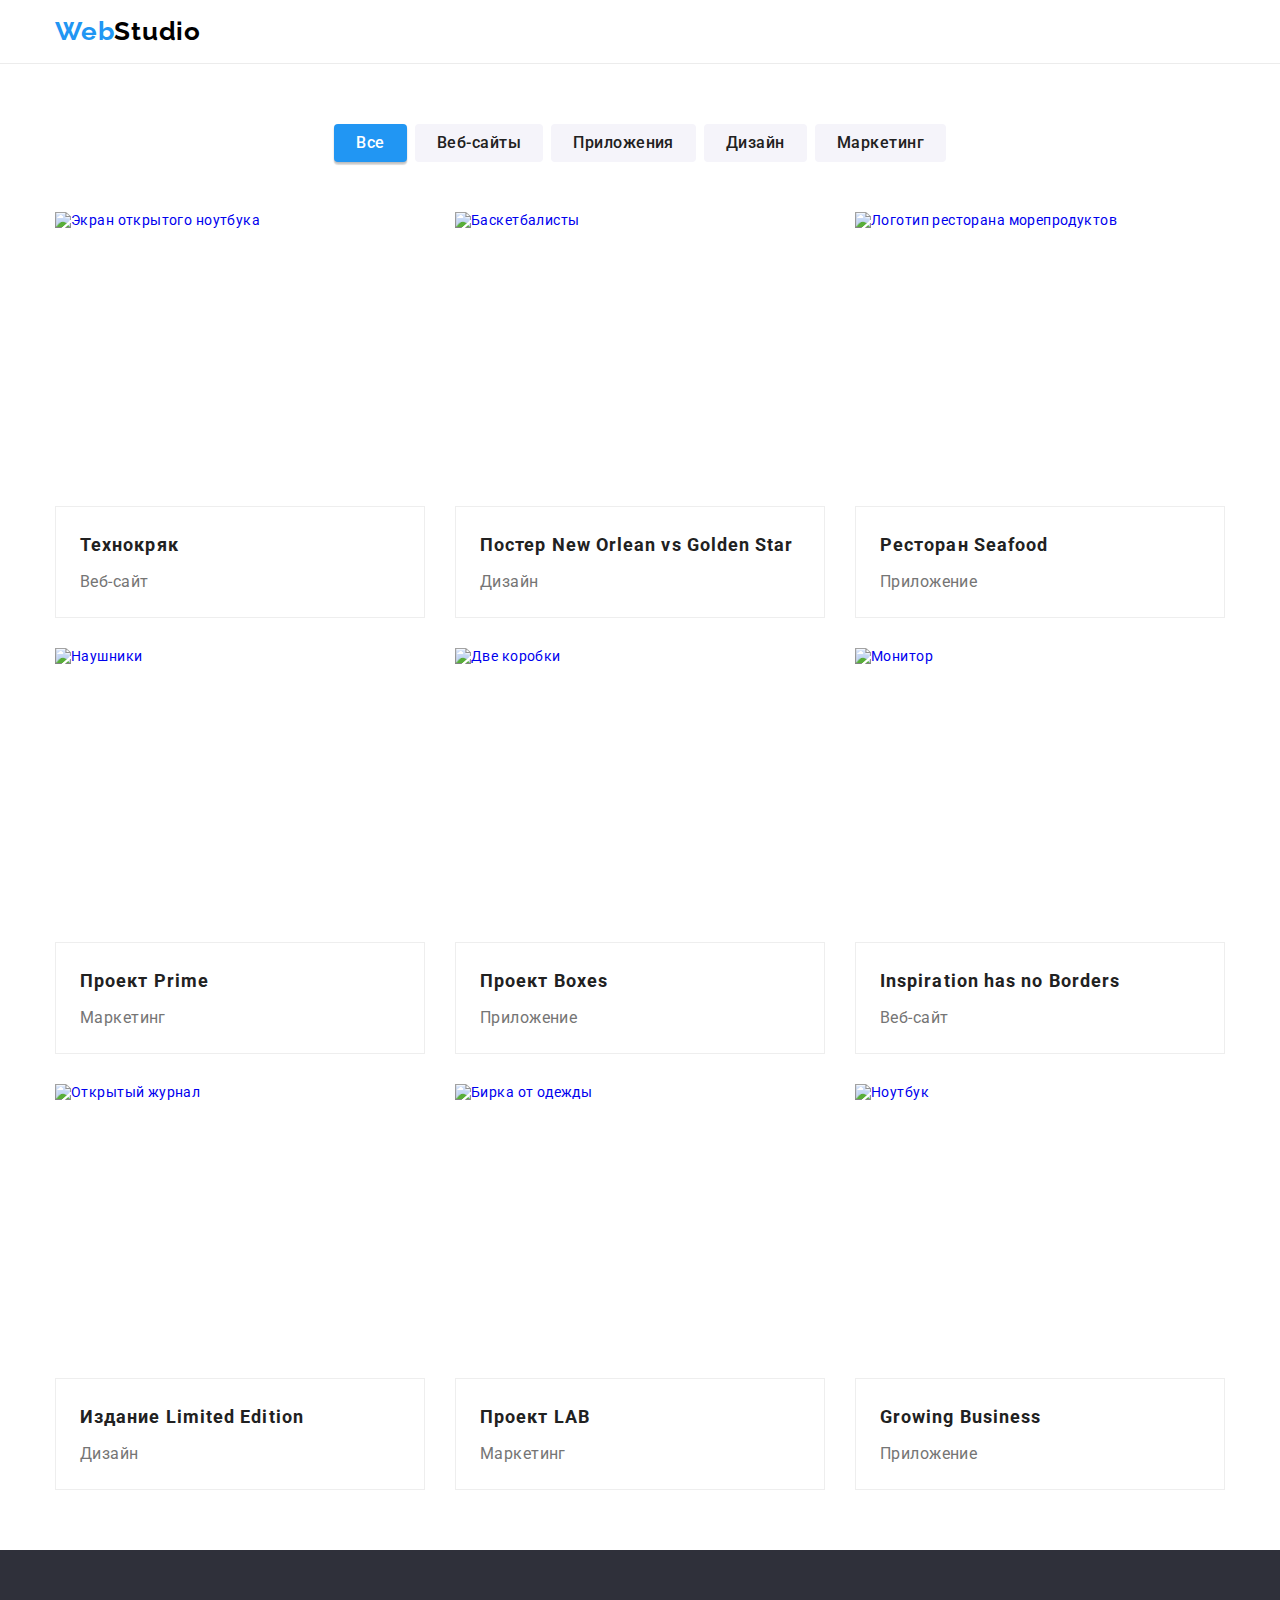
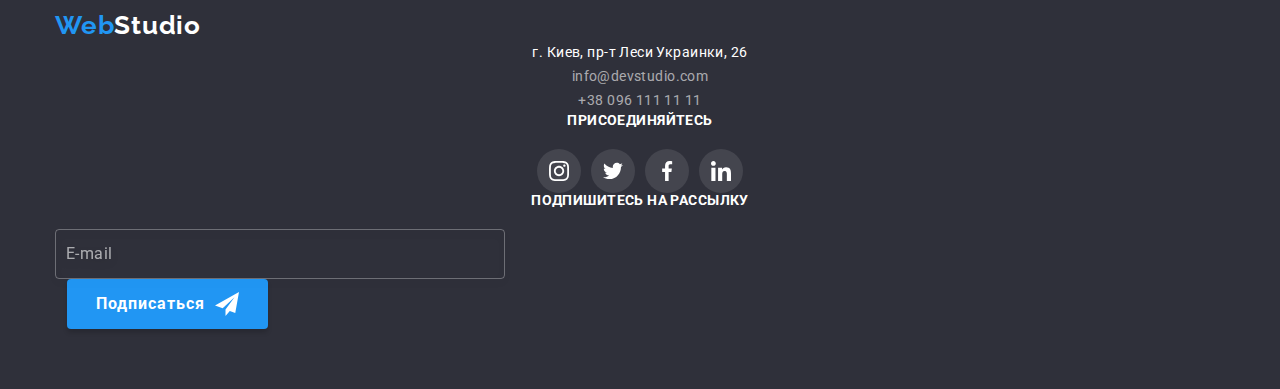
==== portfolio.html @ 5047593a "hw" ====
<!DOCTYPE html>
<html lang="ru">
  <head>
    <meta charset="utf-8" />
    <meta http-equiv="X-UA-Compatible" content="IE=edge" />
    <meta name="viewport" content="width=device-width, initial-scale=1.0" />
    <title>Портфолио</title>
    <link rel="preconnect" href="https://fonts.googleapis.com" />
    <link rel="preconnect" href="https://fonts.gstatic.com" crossorigin />
    <link
      href="https://fonts.googleapis.com/css2?family=Raleway:wght@700&family=Roboto:wght@400;500;700;900&display=swap"
      rel="stylesheet"
    />
    <link
      rel="stylesheet"
      href="https://cdn.jsdelivr.net/npm/modern-normalize@1.1.0/modern-normalize.min.css"
    />
    <link rel="stylesheet" href="./css/main.min.css" />
  </head>
  <body>
    <!--Header-->
    <header class="header">
      <div class="container header__container">
        <nav class="navigation">
          <a class="logo header__logo" lang="en" href="./index.html"
            >Web<span class="logo__part">Studio</span></a
          >
          <ul class="menu header__menu">
            <li class="menu__item">
              <a class="menu__link" href="./index.html">Студия</a>
            </li>
            <li class="menu__item">
              <a class="menu__link menu__link_current" href="./portfolio.html">Портфолио</a>
            </li>
            <li class="menu__item">
              <a class="menu__link" href="#">Контакты</a>
            </li>
          </ul>
        </nav>
        <ul class="contact">
          <li class="contact__item">
            <a class="contact__link" href="mailto:info@devstudio.com">
              <svg class="contact__icon" width="16" height="12">
                <use href="./images/icons.svg#icon-envelope"></use>
              </svg>
              info@devstudio.com</a
            >
          </li>
          <li class="contact__item">
            <a class="contact__link" href="tel:+380961111111">
              <svg class="contact__icon" width="10" height="16">
                <use href="./images/icons.svg#icon-smartphone"></use></svg
              >+38 096 111 11 11</a
            >
          </li>
        </ul>
      </div>
    </header>
    <main>
      <section class="section">
        <div class="container">
          <h1 class="visual-hidden">Наши работы</h1>
          <ul class="filter-list list">
            <li class="filter-list-item">
              <button class="filter-btn current" type="button">Все</button>
            </li>
            <li class="filter-list-item">
              <button class="filter-btn" type="button">Веб-сайты</button>
            </li>
            <li class="filter-list-item">
              <button class="filter-btn" type="button">Приложения</button>
            </li>
            <li class="filter-list-item">
              <button class="filter-btn" type="button">Дизайн</button>
            </li>
            <li class="filter-list-item">
              <button class="filter-btn" type="button">Маркетинг</button>
            </li>
          </ul>

          <ul class="gallery-section list">
            <li class="gallery-item">
              <a class="gallery-list block" href="#">
                <div class="gallery-thumb">
                  <img
                    src="./images/portfolio/portfolio1.jpg"
                    alt="Экран открытого ноутбука"
                    width="370"
                    height="294"
                  />
                  <p class="gallery-thumb-text">
                    Ресурс предлагает комплексные предложения с разным уровнем функционала и
                    сервисов. Все это позволит посетителю получить исчерпывающие сведения <br />
                    о компании или частном лице.
                  </p>
                </div>
                <div class="gallery-img-wrapper">
                  <h2 class="gallery-titel">Технокряк</h2>
                  <p class="gallery-text">Веб-сайт</p>
                </div>
              </a>
            </li>
            <li class="gallery-item">
              <a class="gallery-list" href="#">
                <div class="gallery-thumb">
                  <img
                    src="./images/portfolio/portfolio2.jpg"
                    alt="Баскетбалисты"
                    width="370"
                    height="294"
                  />
                  <p class="gallery-thumb-text">
                    Ресурс предлагает комплексные предложения с разным уровнем функционала и
                    сервисов. Все это позволит посетителю получить исчерпывающие сведения <br />
                    о компании или частном лице.
                  </p>
                </div>
                <div class="gallery-img-wrapper">
                  <h2 class="gallery-titel">Постер New Orlean vs Golden Star</h2>
                  <p class="gallery-text">Дизайн</p>
                </div>
              </a>
            </li>
            <li class="gallery-item">
              <a class="gallery-list" href="#">
                <div class="gallery-thumb">
                  <img
                    src="./images/portfolio/portfolio3.jpg"
                    alt="Логотип ресторана морепродуктов"
                    width="370"
                    height="294"
                  />
                  <p class="gallery-thumb-text">
                    Ресурс предлагает комплексные предложения с разным уровнем функционала и
                    сервисов. Все это позволит посетителю получить исчерпывающие сведения <br />
                    о компании или частном лице.
                  </p>
                </div>
                <div class="gallery-img-wrapper">
                  <h2 class="gallery-titel">Ресторан Seafood</h2>
                  <p class="gallery-text">Приложение</p>
                </div>
              </a>
            </li>
            <li class="gallery-item">
              <a class="gallery-list" href="#">
                <div class="gallery-thumb">
                  <img
                    src="./images/portfolio/portfolio4.jpg"
                    alt="Наушники"
                    width="370"
                    height="294"
                  />
                  <p class="gallery-thumb-text">
                    Ресурс предлагает комплексные предложения с разным уровнем функционала и
                    сервисов. Все это позволит посетителю получить исчерпывающие сведения <br />
                    о компании или частном лице.
                  </p>
                </div>
                <div class="gallery-img-wrapper">
                  <h2 class="gallery-titel">Проект Prime</h2>
                  <p class="gallery-text">Маркетинг</p>
                </div>
              </a>
            </li>
            <li class="gallery-item">
              <a class="gallery-list" href="#">
                <div class="gallery-thumb">
                  <img
                    src="./images/portfolio/portfolio5.jpg"
                    alt="Две коробки"
                    width="370"
                    height="294"
                  />
                  <p class="gallery-thumb-text">
                    Ресурс предлагает комплексные предложения с разным уровнем функционала и
                    сервисов. Все это позволит посетителю получить исчерпывающие сведения <br />
                    о компании или частном лице.
                  </p>
                </div>
                <div class="gallery-img-wrapper">
                  <h2 class="gallery-titel">Проект Boxes</h2>
                  <p class="gallery-text">Приложение</p>
                </div>
              </a>
            </li>
            <li class="gallery-item">
              <a class="gallery-list" href="#">
                <div class="gallery-thumb">
                  <img
                    src="./images/portfolio/portfolio6.jpg"
                    alt="Монитор"
                    width="370"
                    height="294"
                  />
                  <p class="gallery-thumb-text">
                    Ресурс предлагает комплексные предложения с разным уровнем функционала и
                    сервисов. Все это позволит посетителю получить исчерпывающие сведения <br />
                    о компании или частном лице.
                  </p>
                </div>
                <div class="gallery-img-wrapper">
                  <h2 class="gallery-titel">Inspiration has no Borders</h2>
                  <p class="gallery-text">Веб-сайт</p>
                </div>
              </a>
            </li>
            <li class="gallery-item">
              <a class="gallery-list" href="#">
                <div class="gallery-thumb">
                  <img
                    src="./images/portfolio/portfolio7.jpg"
                    alt="Открытый журнал"
                    width="370"
                    height="294"
                  />
                  <p class="gallery-thumb-text">
                    Ресурс предлагает комплексные предложения с разным уровнем функционала и
                    сервисов. Все это позволит посетителю получить исчерпывающие сведения <br />
                    о компании или частном лице.
                  </p>
                </div>
                <div class="gallery-img-wrapper">
                  <h2 class="gallery-titel">Издание Limited Edition</h2>
                  <p class="gallery-text">Дизайн</p>
                </div>
              </a>
            </li>
            <li class="gallery-item">
              <a class="gallery-list" href="#">
                <div class="gallery-thumb">
                  <img
                    src="./images/portfolio/portfolio8.jpg"
                    alt="Бирка от одежды"
                    width="370"
                    height="294"
                  />
                  <p class="gallery-thumb-text">
                    Ресурс предлагает комплексные предложения с разным уровнем функционала и
                    сервисов. Все это позволит посетителю получить исчерпывающие сведения <br />
                    о компании или частном лице.
                  </p>
                </div>
                <div class="gallery-img-wrapper">
                  <h2 class="gallery-titel">Проект LAB</h2>
                  <p class="gallery-text">Маркетинг</p>
                </div>
              </a>
            </li>
            <li class="gallery-item">
              <a class="gallery-list" href="#">
                <div class="gallery-thumb">
                  <img
                    src="./images/portfolio/portfolio9.jpg"
                    alt="Ноутбук"
                    width="370"
                    height="294"
                  />
                  <p class="gallery-thumb-text">
                    Ресурс предлагает комплексные предложения с разным уровнем функционала и
                    сервисов. Все это позволит посетителю получить исчерпывающие сведения <br />
                    о компании или частном лице.
                  </p>
                </div>
                <div class="gallery-img-wrapper">
                  <h2 class="gallery-titel">Growing Business</h2>
                  <p class="gallery-text">Приложение</p>
                </div>
              </a>
            </li>
          </ul>
        </div>
      </section>
    </main>
    <!--Footer-->
    <footer class="footer">
      <div class="container footer__container-flex">
        <div>
          <a class="logo" lang="en" href="./index.html"
            >Web<span class="logo__part logo_theme_dark">Studio</span></a
          >
          <address class="contacts">
            <ul>
              <li class="contacts__item">
                <a
                  class="contacts__link"
                  href="https://goo.gl/maps/qk6RUcyFLgprMAsa7"
                  target="_blank"
                  rel="noopener noreferrer"
                >
                  г. Киев, пр-т Леси Украинки, 26
                </a>
              </li>
              <li class="contacts__item">
                <a class="contacts__link social__link_color_grey" href="mailto:info@devstudio.com">info@devstudio.com</a>
              </li>
              <li class="contacts__item">
                <a class="contacts__link social__link_color_grey" href="tel:+380961111111">+38 096 111 11 11</a>
              </li>
            </ul>
          </address>
        </div>
        <div class="social_container">
          <b class="social__text">присоединяйтесь</b>
          <ul class="social">
            <li class="social__item">
              <a class="social__link social__link_theme_dark"
                href="#"                
                target="_blank"
                rel="noopener noreferrer"
              >
                <svg class="social__icon" width="20" height="20">
                  <use href="./images/icons.svg#icon-instagram"></use>
                </svg>
              </a>
            </li>
            <li class="social__item">
              <a
                href="#"
                class="social__link social__link_theme_dark"
                target="_blank"
                rel="noopener noreferrer"
              >
                <svg class="social__icon" width="20" height="20">
                  <use href="./images/icons.svg#icon-twitter"></use>
                </svg>
              </a>
            </li>
            <li class="social__item">
              <a
                href="#"
                class="social__link social__link_theme_dark"
                target="_blank"
                rel="noopener noreferrer"
              >
                <svg class="social__icon" width="20" height="20">
                  <use href="./images/icons.svg#icon-facebook"></use>
                </svg>
              </a>
            </li>
            <li class="social__item">
              <a
                href="#"
                class="social__link social__link_theme_dark"
                target="_blank"
                rel="noopener noreferrer"
              >
                <svg class="social__icon" width="20" height="20">
                  <use href="./images/icons.svg#icon-linkedin"></use>
                </svg>
              </a>
            </li>
          </ul>
        </div>
        <form class="form">
          <b class="form__text">Подпишитесь на рассылку</b>
          <label class="form__label">
            <input class="form__input" type="email" name="mail" placeholder="E-mail" />
            <button type="submit" class="form__btn">
              <span class="form__btn-text">Подписаться</span>
              <svg class="form__icon" width="24" height="24">
                <use href="./images/icons.svg#icon-icon-send"></use>
              </svg>
            </button>
          </label>
        </form>
      </div>      
    </footer>
  </body>
</html>
---- css/main.min.css ----
:root{--primary-text-color: #212121;--secondary-text-color: #757575;--acsent-text-color: #2196F3;--primary-white-color: #ffffff;--secondary-background-color: #2F303A;--primary-font-family: "Roboto", sans-serif;--secondary-font-family: "Raleway", sans-serif}.visual-hidden{position:absolute;width:1px;height:1px;margin:-1px;border:0;padding:0;white-space:nowrap;clip-path:inset(100%);clip:rect(0 0 0 0);overflow:hidden}.contacts__link,.filter-list,.clients__link,.work__img-wrapper,.privilege__icon-wrapper,.modal-form-checkbox-label,.modal-btn,.mobile-menu__close-btn,.social__link{display:flex;align-items:center;justify-content:center}h1,h2,h3,h4,h5,h6,p{margin-top:0;margin-bottom:0}ul,ol{margin-top:0;margin-bottom:0;padding-left:0}img{display:block}body{background-color:var(--primary-white-color);font-family:var(--primary-font-family);font-size:14px;letter-spacing:.03em;color:var(--primary-text-color)}ul{list-style:none}.container{width:100%;padding-left:15px;padding-right:15px}@media screen and (min-width: 480px){.container{width:480px;margin:0 auto}}@media screen and (min-width: 768px){.container{width:768px}}@media screen and (min-width: 1200px){.container{width:1200px}}.section{padding-top:60px;padding-bottom:60px}.section__title{margin-bottom:30px;text-align:center;font-size:28px;font-weight:700;line-height:1.1785714286;letter-spacing:.03em}.section_other-background{background-color:#f5f4fa}.logo{display:block;font-family:var(--secondary-font-family);font-size:26px;font-weight:700;line-height:1.1923076923;letter-spacing:.03em;text-decoration:none;color:var(--acsent-text-color)}.logo.header__logo{padding-top:16px;padding-bottom:16px}.logo__part{color:#000;transition:color 250ms cubic-bezier(0.4, 0, 0.2, 1)}.logo__part:hover,.logo__part:focus{color:var(--acsent-text-color)}.logo_theme_dark{color:var(--primary-white-color)}.social{display:flex;justify-content:center}.social__item:not(:last-child){margin-right:10px}.social__link{width:44px;height:44px;border-radius:50%;background-color:var(--primary-white-color);color:#afb1b8;transition:background-color 250ms cubic-bezier(0.4, 0, 0.2, 1),color 250ms cubic-bezier(0.4, 0, 0.2, 1)}.social__link.social__link_theme_dark{background:rgba(255,255,255,.1);color:var(--primary-white-color)}.social__link:hover,.social__link:focus{color:var(--primary-white-color);background-color:var(--acsent-text-color)}.social__icon{fill:currentColor}@media screen and (max-width: 767px){.mobile-menu{position:fixed;top:0;left:0;width:100%;height:100%;background-color:#fff;opacity:0;visibility:hidden;pointer-events:none;transition:opacity 250ms cubic-bezier(0.4, 0, 0.2, 1),visibility 250ms cubic-bezier(0.4, 0, 0.2, 1)}.mobile-menu.is-open{opacity:1;visibility:visible;pointer-events:auto}}.mobile-menu__container{position:relative;padding-top:48px;padding-bottom:48px}.mobile-menu__close-btn{position:absolute;top:10px;right:15px;width:40px;height:40px;border:none;background-color:rgba(0,0,0,0);padding:0;line-height:0;color:var(--primary-text-color);cursor:pointer}.mobile-menu__icon{fill:currentColor;transition:fill 250ms cubic-bezier(0.4, 0, 0.2, 1)}.mobile-menu__icon:hover,.mobile-menu__icon:focus{fill:var(--acsent-text-color)}@media screen and (min-width: 768px){.mobile-menu{display:none}}.backdrop{position:fixed;top:0;left:0;width:100%;height:100%;background-color:rgba(0,0,0,.2);transition:opacity 250ms cubic-bezier(0.4, 0, 0.2, 1),visibility 250ms cubic-bezier(0.4, 0, 0.2, 1)}.backdrop.is-hidden{opacity:0;visibility:hidden;pointer-events:none}.modal{position:absolute;min-height:581px;min-width:528px;top:50%;left:50%;transform:translate(-50%, -50%);padding:40px;background-color:var(--primary-white-color);box-shadow:0px 1px 3px rgba(0,0,0,.12),0px 1px 1px rgba(0,0,0,.14),0px 2px 1px rgba(0,0,0,.2);border-radius:4px}.modal-btn{position:absolute;top:8px;right:8px;width:30px;height:30px;padding:0;background-color:var(--primary-white-color);border:1px solid rgba(0,0,0,.1);border-radius:50%;color:#000;cursor:pointer}.modal-btn-icon{fill:currentColor;transition:fill 250ms cubic-bezier(0.4, 0, 0.2, 1)}.modal-btn-icon:hover,.modal-btn-icon:focus{fill:var(--acsent-text-color)}.modal-form{display:flex;flex-direction:column}.modal-form-title{margin-bottom:12px;text-align:center;font-size:20px;font-weight:700;line-height:1.15;letter-spacing:.03em}.modal-form-label{margin-bottom:10px}.modal-form-label-key{display:block;margin-bottom:4px;font-family:var(--primary-font-family);font-size:12px;font-weight:400;line-height:1.1666666667;letter-spacing:.01em;color:var(--secondary-text-color)}.modal-form-input-wrapper{position:relative;display:block}.modal-form-input{width:100%;height:40px;border:1px solid rgba(33,33,33,.2);border-radius:4px;padding-left:42px;transition:border-color 250ms cubic-bezier(0.4, 0, 0.2, 1)}.modal-form-input:focus,.modal-form-input:focus{outline:none;border-color:var(--acsent-text-color)}.modal-form-icon{position:absolute;top:50%;left:15px;transform:translateY(-50%);background-color:rgba(0,0,0,0);transition:fill 250ms cubic-bezier(0.4, 0, 0.2, 1)}.modal-form-input:focus+.modal-form-icon{fill:var(--acsent-text-color)}.label-textarea{margin-bottom:20px}.modal-form-text{display:block;width:100%;height:120px;border:1px solid rgba(33,33,33,.2);border-radius:4px;resize:none;padding:12px 16px;transition:border-color 250ms cubic-bezier(0.4, 0, 0.2, 1)}.modal-form-text::placeholder{font-family:"Roboto",sans-serif;font-size:12px;font-weight:400;line-height:1.1666666667;letter-spacing:.01em;color:rgba(117,117,117,.5)}.modal-form-checkbox-label{font-size:14px;line-height:1.71;letter-spacing:.03em;color:var(--secondary-text-color);flex-wrap:wrap;margin-bottom:30px}.modal-form-checkbox-label::before{display:block;width:16px;height:15px;border:2px solid var(--primary-text-color);border-radius:3px;content:"";cursor:pointer;margin-right:8px}.modal-form-checkbox:checked+.modal-form-checkbox-label::before{background-image:url(../images/icon-check.svg);border:none}.modal-form-checkbox:focus+.modal-form-checkbox-label::before{border-color:var(--acsent-text-color)}.modal-form-link{color:var(--acsent-text-color)}.modal-form-btn{min-width:200px;align-self:center;font-size:16px;font-weight:700;line-height:1.875;letter-spacing:.06em;color:var(--primary-white-color);cursor:pointer;border:1px solid rgba(0,0,0,0);box-shadow:0px 4px 4px rgba(0,0,0,.15);border-radius:4px;background-color:var(--acsent-text-color);padding:12px 20px;transition:background-color 250ms cubic-bezier(0.4, 0, 0.2, 1)}.modal-form-btn:hover,.modal-form-btn:focus{background-color:#188ce8;outline:none}.header{border-bottom:1px solid #ececec}.header__container{display:flex;align-items:center;justify-content:space-between}.menu{display:none}.contact{display:none}.burger-btn{border:none;background-color:rgba(0,0,0,0);padding:0;line-height:0;cursor:pointer}.burger-btn__icon{fill:#000;transition:fill 250ms cubic-bezier(cubic-bezier(0.4, 0, 0.2, 1))}.burger-btn__icon:hover,.burger-btn__icon:focus{fill:var(--acsent-text-color)}.hero{padding-top:118px;padding-bottom:118px;max-height:400px;text-align:center;margin-left:auto;margin-right:auto;background-image:linear-gradient(to right, rgba(47, 48, 58, 0.4), rgba(47, 48, 58, 0.4)),url("../images/hero/header-mobile-img.jpg");background-repeat:no-repeat;background-size:cover;background-position:center;background-color:#c4c4c4}@media(min-device-pixel-ratio: 2),(min-resolution: 192dpi),(min-resolution: 2dppx){.hero{background-image:url("../images/hero/header -mobile-img@2x.jpg")}}.hero__title{margin-bottom:30px;font-size:26px;font-weight:900;line-height:1.6153846154;letter-spacing:.06em;text-transform:uppercase;text-align:center;color:var(--primary-white-color)}.hero__btn{padding:10px 32px;min-width:200px;font-family:var(--primary-font-family);font-size:16px;font-weight:700;line-height:1.875;text-align:center;letter-spacing:.06em;color:var(--primary-white-color);background-color:var(--acsent-text-color);box-shadow:0px 4px 4px rgba(0,0,0,.15);border-radius:4px;border:0px solid rgba(0,0,0,0)}.privilege__item{width:450px}.privilege__item:not(:last-child){margin-bottom:30px}.privilege__icon-wrapper{min-height:120px;background:#f5f4fa;border-radius:4px}.privilege__title{margin-bottom:10px;margin-top:30px;font-size:14px;font-weight:700;line-height:1.1428571429;text-transform:uppercase;text-align:center}.privilege__text{line-height:1.71;color:var(--secondary-text-color)}.work{display:flex}.work__item{flex-basis:calc((100% - 60px)/3);margin-right:30px;position:relative}.work__item:last-child{margin-right:0px}.work__link{display:block;text-decoration:none}.work__img-wrapper{background-color:rgba(47,48,58,.8);min-width:100%;height:70px;position:absolute;bottom:0;left:0}.work__title{font-size:14px;font-weight:700;line-height:1.1428571429;text-transform:uppercase;color:var(--primary-white-color);text-decoration:none}.team__item{width:450px;background-color:var(--primary-white-color);box-shadow:0px 1px 3px rgba(0,0,0,.12),0px 1px 1px rgba(0,0,0,.14),0px 2px 1px rgba(0,0,0,.2);border-radius:0px 0px 4px 4px}.team__item:not(:last-child){margin-bottom:30px}.team__box{padding-top:30px;padding-bottom:24px;background-color:#fff;border-radius:0px 0px 4px 4px}.team__title{margin-bottom:10px;font-size:16px;font-weight:500;line-height:1.1875;letter-spacing:.03em;text-align:center}.team__text{font-size:16px;line-height:1.19;letter-spacing:.03em;color:var(--secondary-text-color);text-align:center;margin-bottom:16px}.clients{display:flex;flex-wrap:wrap}.clients__link{width:210px;height:92px;border:1px solid #afb1b8;border-radius:4px;background-color:var(--primary-white-color);color:#afb1b8;transition:color 250ms cubic-bezier(0.4, 0, 0.2, 1),border 250ms cubic-bezier(0.4, 0, 0.2, 1)}.clients__link:hover,.clients__link:focus{color:var(--acsent-text-color);border:1px solid var(--acsent-text-color)}.clients__item:not(:last-child){flex-basis:calc((100% - 60px)/3);margin-right:30px;margin-bottom:30px}.clients__item:not(:last-child):nth-child(2n){margin-right:0px}.clients__item:not(:last-child):nth-last-child(-n+2){margin-bottom:0px}.clients__icon{fill:currentColor}.filter-list{margin-bottom:50px}.filter-list-item:not(:last-child){margin-right:8px}.filter-btn{padding:6px 22px;min-width:73px;font-family:var(--primary-font-family);font-size:16px;font-weight:500;line-height:1.625;letter-spacing:.03em;text-align:center;color:var(--primary-text-color);background:#f5f4fa;cursor:pointer;border:0px solid rgba(0,0,0,0);border-radius:4px;transition:color 250ms cubic-bezier(0.4, 0, 0.2, 1),background-color 250ms cubic-bezier(0.4, 0, 0.2, 1),box-shadow 250ms cubic-bezier(0.4, 0, 0.2, 1)}.filter-btn:hover,.filter-btn:focus{color:var(--primary-white-color);background-color:var(--acsent-text-color);box-shadow:0px 3px 1px rgba(0,0,0,.1),0px 1px 2px rgba(0,0,0,.08),0px 2px 2px rgba(0,0,0,.12)}.filter-btn.current{color:var(--primary-white-color);background:var(--acsent-text-color);box-shadow:0px 3px 1px rgba(0,0,0,.1),0px 1px 2px rgba(0,0,0,.08),0px 2px 2px rgba(0,0,0,.12)}.gallery-section{display:flex;flex-wrap:wrap}.gallery-list{text-decoration:none;display:block;transition:box-shadow 250ms cubic-bezier(0.4, 0, 0.2, 1)}.gallery-list:hover,.gallery-list:focus{box-shadow:0px 1px 1px rgba(0,0,0,.12),0px 4px 4px rgba(0,0,0,.06),1px 4px 6px rgba(0,0,0,.16)}.gallery-item{flex-basis:calc((100% - 60px)/3);margin-right:30px;margin-bottom:30px}.gallery-item:nth-child(3n){margin-right:0px}.gallery-item:nth-last-child(-n+3){margin-bottom:0px}.gallery-titel{margin-bottom:4px;font-size:18px;font-weight:700;line-height:2;letter-spacing:.06em;color:var(--primary-text-color)}.gallery-text{font-size:16px;line-height:1.88;color:var(--secondary-text-color)}.gallery-thumb{position:relative;overflow:hidden}.gallery-thumb-text{position:absolute;top:0;left:0;width:100%;height:100%;font-size:18px;line-height:1.56;letter-spacing:.03em;color:var(--primary-white-color);background-color:rgba(33,150,243,.9);padding:63px 24px;overflow:auto;transform:translateY(100%);transition:transform 250ms cubic-bezier(0.4, 0, 0.2, 1)}.gallery-list:hover .gallery-thumb-text,.gallery-list:focus .gallery-thumb-text{transform:translateY(0%)}.gallery-img-wrapper{padding:20px 24px;min-width:370px;background:#fff;border:1px solid #eee}.footer{padding-top:60px;padding-bottom:60px;background-color:var(--secondary-background-color)}.contacts__link{font-style:normal;line-height:1.71;color:var(--primary-white-color);text-decoration:none;transition:color 250ms cubic-bezier(0.4, 0, 0.2, 1)}.contacts__link:hover,.contacts__link:focus{color:var(--acsent-text-color)}.social__link_color_grey{color:rgba(255,255,255,.6)}.social__text,.form__text{display:block;text-align:center;font-weight:700;line-height:1.14;letter-spacing:.03em;text-transform:uppercase;color:var(--primary-white-color);margin-bottom:20px}.form__input{width:450px;height:50px;padding-left:10px;background-color:rgba(0,0,0,0);border:1px solid rgba(255,255,255,.3);filter:drop-shadow(0px 4px 4px rgba(0, 0, 0, 0.15));border-radius:4px;color:var(--primary-white-color)}.form__input::placeholder{font-size:16px;font-weight:400;line-height:1.25;letter-spacing:.03em;color:rgba(255,255,255,.6)}.form__btn{display:flex;align-items:center;min-width:200px;padding:10px 29px;margin-left:12px;cursor:pointer;border:none;background-color:var(--acsent-text-color);box-shadow:0px 4px 4px rgba(0,0,0,.15);border-radius:4px}.form__btn-text{align-items:center;text-align:center;margin-right:10px;font-size:16px;font-weight:700;line-height:1.875;letter-spacing:.06em;color:var(--primary-white-color)}/*# sourceMappingURL=main.min.css.map */
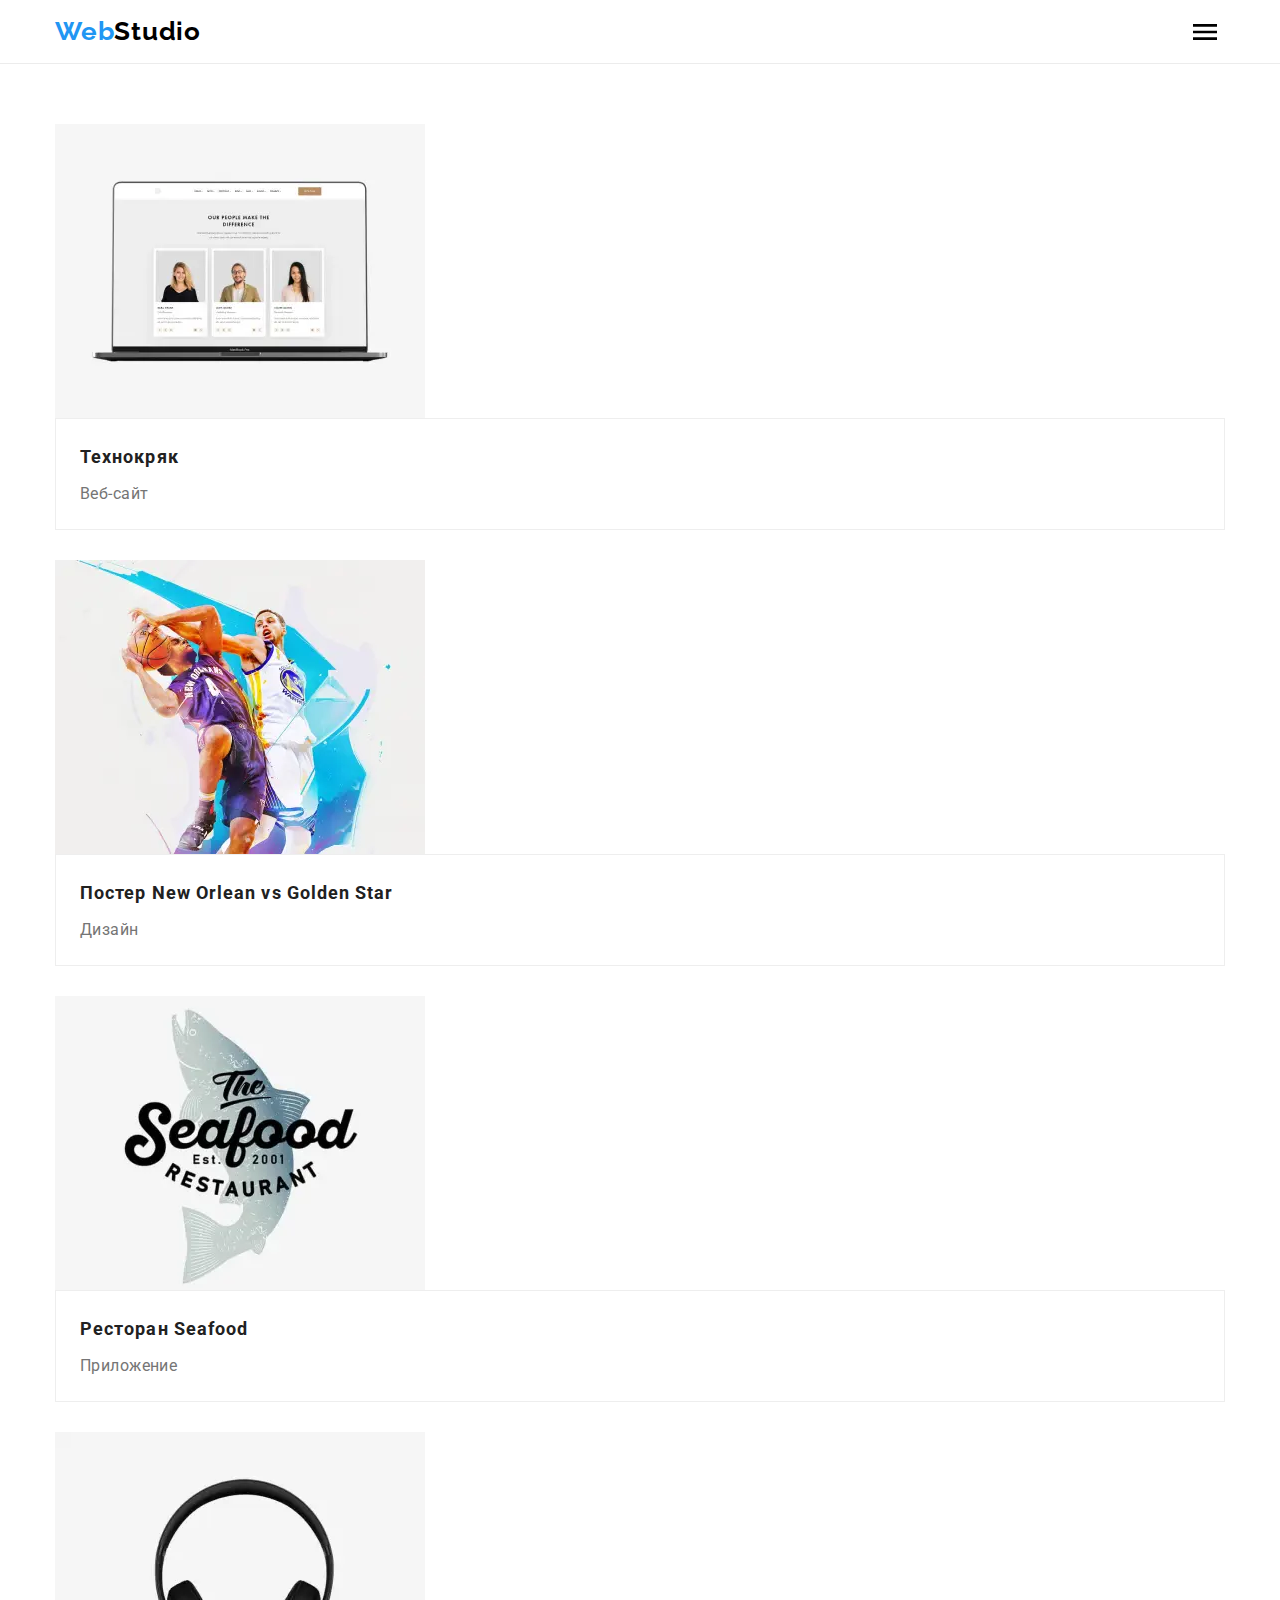
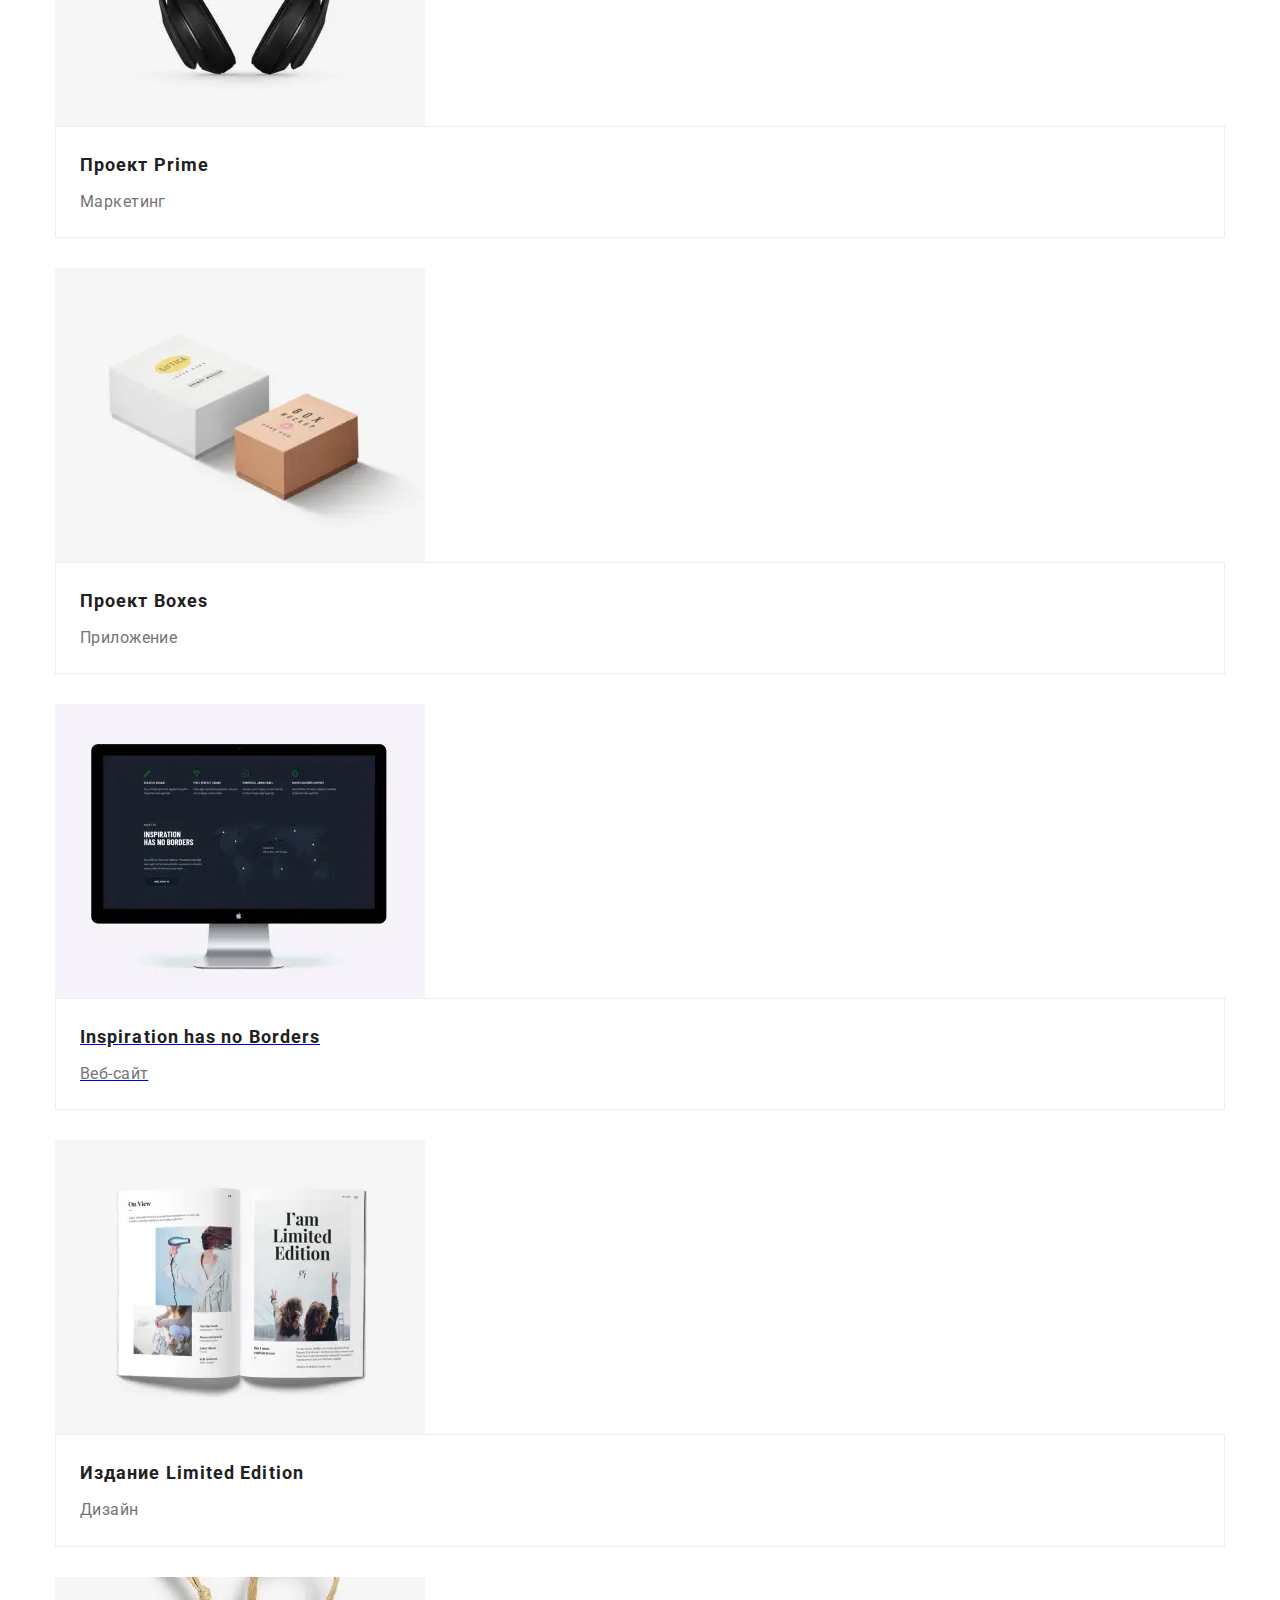
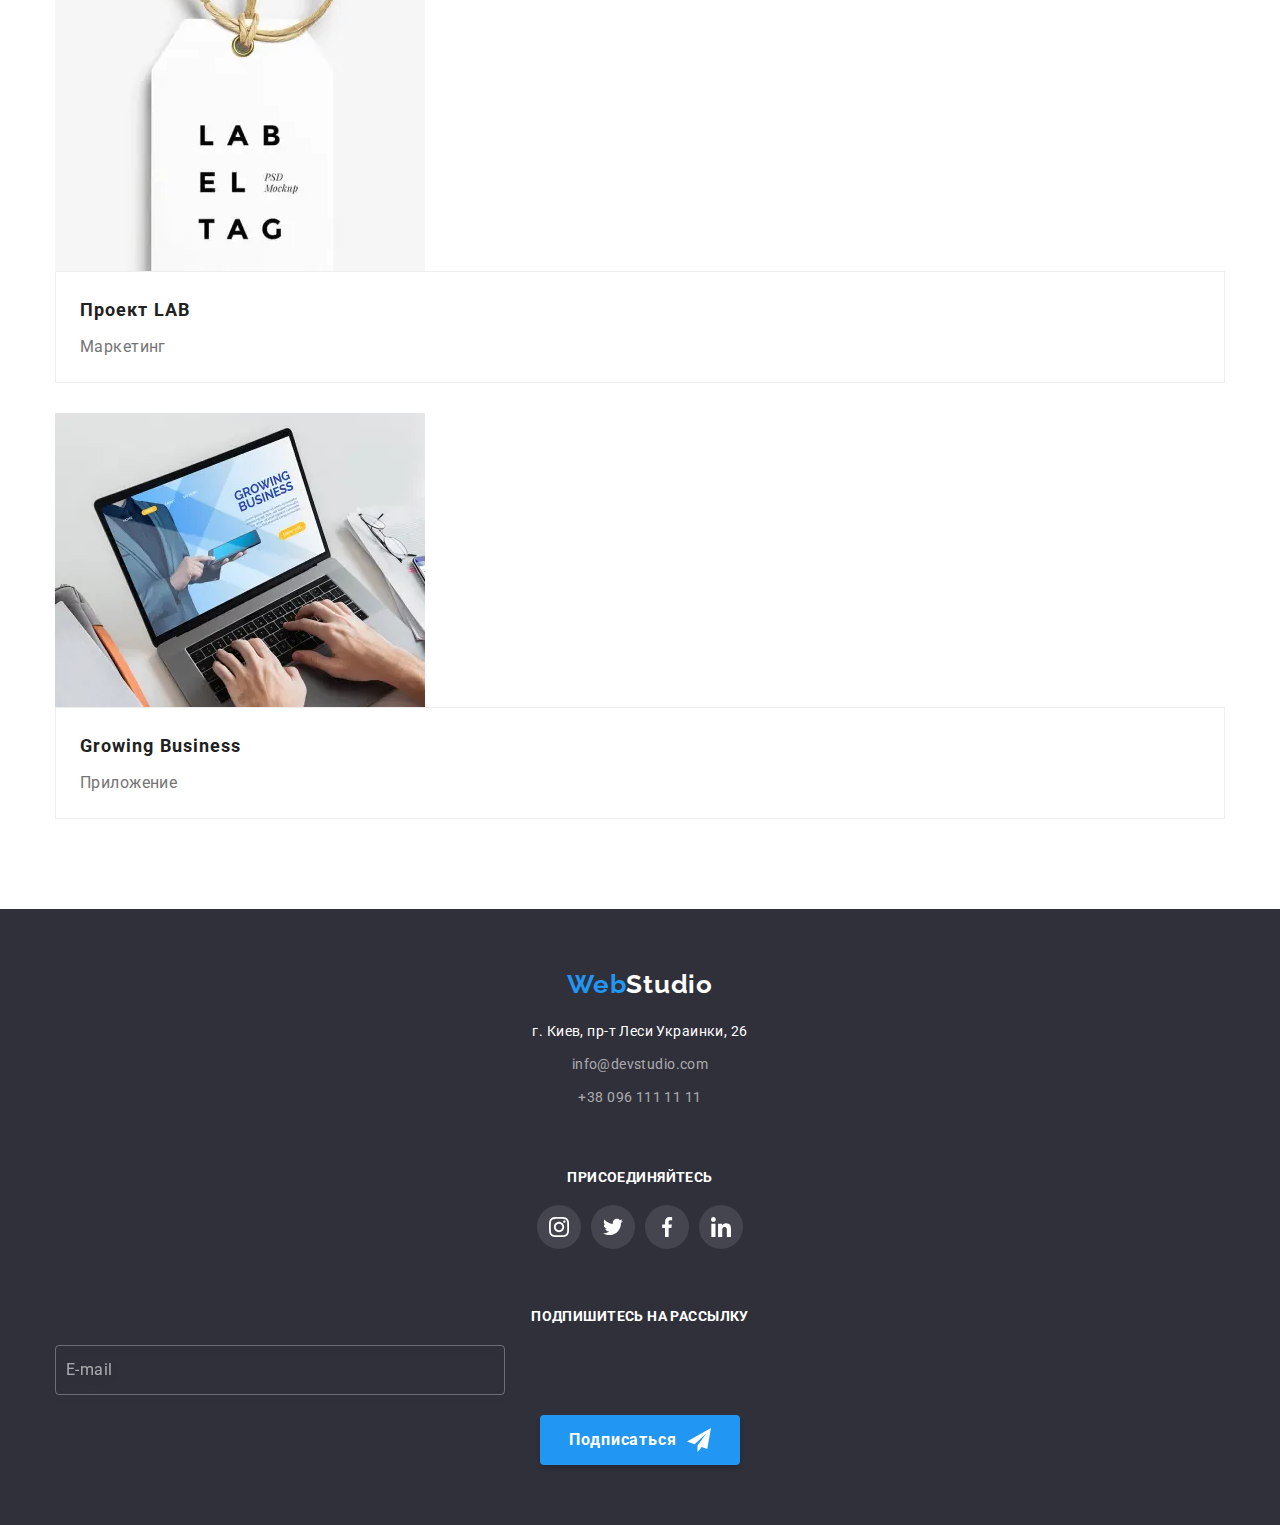
==== commit 02f0cf78: "hw" ====
--- a/portfolio.html
+++ b/portfolio.html
@@ -27,16 +27,21 @@
           >
           <ul class="menu header__menu">
             <li class="menu__item">
-              <a class="menu__link" href="./index.html">Студия</a>
+              <a class="menu__link menu__link_current" href="./index.html">Студия</a>
             </li>
             <li class="menu__item">
-              <a class="menu__link menu__link_current" href="./portfolio.html">Портфолио</a>
+              <a class="menu__link" href="./portfolio.html">Портфолио</a>
             </li>
             <li class="menu__item">
               <a class="menu__link" href="#">Контакты</a>
             </li>
           </ul>
         </nav>
+        <button type="button" class="burger-btn" data-menu-open>
+          <svg class="burger-btn__icon" width="40" height="40">
+            <use href="./images/icons.svg#icon-burger"></use>
+          </svg>
+        </button>
         <ul class="contact">
           <li class="contact__item">
             <a class="contact__link" href="mailto:info@devstudio.com">
@@ -53,14 +58,50 @@
               >+38 096 111 11 11</a
             >
           </li>
-        </ul>
+        </ul>        
+      </div>
+      <div class="mobile-menu" data-menu>
+        <div class="container mobile-menu__container">
+          <button type="button" class="mobile-menu__close-btn" data-menu-close>
+            <svg class="mobile-menu__close-icon" width="40" height="40">
+              <use href="./images/icons.svg#icon-close-black"></use>
+            </svg>
+          </button>
+          <ul class="mobile-menu__menu">
+            <li class="">
+              <a class="" href="./index.html">Студия</a>
+            </li>
+            <li class="">
+              <a class="" href="./portfolio.html">Портфолио</a>
+            </li>
+            <li class="">
+              <a class="" href="#">Контакты</a>
+            </li>
+          </ul>
+          <ul class="mobile-menu__contact">
+            <li class="">
+              <a class="" href="tel:+380961111111">
+              +38 096 111 11 11</a>
+            </li>
+            <li class="">
+              <a class="" href="mailto:info@devstudio.com">
+                info@devstudio.com</a>
+            </li>            
+          </ul>   
+          <ul>
+            <li><a class="" href="#">Instagram</a></li>
+            <li><a class="" href="#">Twitter</a></li>
+            <li><a class="" href="#">Facebook</a></li>
+            <li><a class="" href="#">Linkedln</a></li>
+          </ul>     
+        </div>
       </div>
     </header>
-    <main>
+   <main>
       <section class="section">
         <div class="container">
           <h1 class="visual-hidden">Наши работы</h1>
-          <ul class="filter-list list">
+         <!-- <ul class="filter-list list">
             <li class="filter-list-item">
               <button class="filter-btn current" type="button">Все</button>
             </li>
@@ -76,195 +117,414 @@
             <li class="filter-list-item">
               <button class="filter-btn" type="button">Маркетинг</button>
             </li>
-          </ul>
+          </ul> -->
 
-          <ul class="gallery-section list">
-            <li class="gallery-item">
-              <a class="gallery-list block" href="#">
-                <div class="gallery-thumb">
-                  <img
-                    src="./images/portfolio/portfolio1.jpg"
-                    alt="Экран открытого ноутбука"
-                    width="370"
-                    height="294"
-                  />
-                  <p class="gallery-thumb-text">
-                    Ресурс предлагает комплексные предложения с разным уровнем функционала и
-                    сервисов. Все это позволит посетителю получить исчерпывающие сведения <br />
-                    о компании или частном лице.
-                  </p>
-                </div>
-                <div class="gallery-img-wrapper">
-                  <h2 class="gallery-titel">Технокряк</h2>
-                  <p class="gallery-text">Веб-сайт</p>
-                </div>
-              </a>
-            </li>
-            <li class="gallery-item">
-              <a class="gallery-list" href="#">
-                <div class="gallery-thumb">
-                  <img
-                    src="./images/portfolio/portfolio2.jpg"
-                    alt="Баскетбалисты"
-                    width="370"
-                    height="294"
-                  />
-                  <p class="gallery-thumb-text">
-                    Ресурс предлагает комплексные предложения с разным уровнем функционала и
-                    сервисов. Все это позволит посетителю получить исчерпывающие сведения <br />
-                    о компании или частном лице.
-                  </p>
-                </div>
-                <div class="gallery-img-wrapper">
-                  <h2 class="gallery-titel">Постер New Orlean vs Golden Star</h2>
-                  <p class="gallery-text">Дизайн</p>
-                </div>
-              </a>
-            </li>
-            <li class="gallery-item">
-              <a class="gallery-list" href="#">
-                <div class="gallery-thumb">
-                  <img
-                    src="./images/portfolio/portfolio3.jpg"
-                    alt="Логотип ресторана морепродуктов"
-                    width="370"
-                    height="294"
-                  />
-                  <p class="gallery-thumb-text">
-                    Ресурс предлагает комплексные предложения с разным уровнем функционала и
-                    сервисов. Все это позволит посетителю получить исчерпывающие сведения <br />
-                    о компании или частном лице.
-                  </p>
-                </div>
-                <div class="gallery-img-wrapper">
-                  <h2 class="gallery-titel">Ресторан Seafood</h2>
-                  <p class="gallery-text">Приложение</p>
-                </div>
-              </a>
-            </li>
-            <li class="gallery-item">
-              <a class="gallery-list" href="#">
-                <div class="gallery-thumb">
-                  <img
-                    src="./images/portfolio/portfolio4.jpg"
-                    alt="Наушники"
-                    width="370"
-                    height="294"
-                  />
-                  <p class="gallery-thumb-text">
-                    Ресурс предлагает комплексные предложения с разным уровнем функционала и
-                    сервисов. Все это позволит посетителю получить исчерпывающие сведения <br />
-                    о компании или частном лице.
-                  </p>
-                </div>
-                <div class="gallery-img-wrapper">
-                  <h2 class="gallery-titel">Проект Prime</h2>
-                  <p class="gallery-text">Маркетинг</p>
-                </div>
-              </a>
-            </li>
-            <li class="gallery-item">
-              <a class="gallery-list" href="#">
-                <div class="gallery-thumb">
-                  <img
-                    src="./images/portfolio/portfolio5.jpg"
-                    alt="Две коробки"
-                    width="370"
-                    height="294"
-                  />
-                  <p class="gallery-thumb-text">
-                    Ресурс предлагает комплексные предложения с разным уровнем функционала и
-                    сервисов. Все это позволит посетителю получить исчерпывающие сведения <br />
-                    о компании или частном лице.
-                  </p>
-                </div>
-                <div class="gallery-img-wrapper">
-                  <h2 class="gallery-titel">Проект Boxes</h2>
-                  <p class="gallery-text">Приложение</p>
-                </div>
-              </a>
-            </li>
-            <li class="gallery-item">
-              <a class="gallery-list" href="#">
-                <div class="gallery-thumb">
-                  <img
-                    src="./images/portfolio/portfolio6.jpg"
-                    alt="Монитор"
-                    width="370"
-                    height="294"
-                  />
-                  <p class="gallery-thumb-text">
-                    Ресурс предлагает комплексные предложения с разным уровнем функционала и
-                    сервисов. Все это позволит посетителю получить исчерпывающие сведения <br />
-                    о компании или частном лице.
-                  </p>
-                </div>
-                <div class="gallery-img-wrapper">
-                  <h2 class="gallery-titel">Inspiration has no Borders</h2>
-                  <p class="gallery-text">Веб-сайт</p>
-                </div>
-              </a>
-            </li>
-            <li class="gallery-item">
-              <a class="gallery-list" href="#">
-                <div class="gallery-thumb">
-                  <img
-                    src="./images/portfolio/portfolio7.jpg"
-                    alt="Открытый журнал"
-                    width="370"
-                    height="294"
-                  />
-                  <p class="gallery-thumb-text">
-                    Ресурс предлагает комплексные предложения с разным уровнем функционала и
-                    сервисов. Все это позволит посетителю получить исчерпывающие сведения <br />
-                    о компании или частном лице.
-                  </p>
-                </div>
-                <div class="gallery-img-wrapper">
-                  <h2 class="gallery-titel">Издание Limited Edition</h2>
-                  <p class="gallery-text">Дизайн</p>
-                </div>
-              </a>
-            </li>
-            <li class="gallery-item">
-              <a class="gallery-list" href="#">
-                <div class="gallery-thumb">
-                  <img
-                    src="./images/portfolio/portfolio8.jpg"
-                    alt="Бирка от одежды"
-                    width="370"
-                    height="294"
-                  />
-                  <p class="gallery-thumb-text">
-                    Ресурс предлагает комплексные предложения с разным уровнем функционала и
-                    сервисов. Все это позволит посетителю получить исчерпывающие сведения <br />
-                    о компании или частном лице.
-                  </p>
-                </div>
-                <div class="gallery-img-wrapper">
-                  <h2 class="gallery-titel">Проект LAB</h2>
-                  <p class="gallery-text">Маркетинг</p>
-                </div>
-              </a>
-            </li>
-            <li class="gallery-item">
-              <a class="gallery-list" href="#">
-                <div class="gallery-thumb">
-                  <img
-                    src="./images/portfolio/portfolio9.jpg"
-                    alt="Ноутбук"
-                    width="370"
-                    height="294"
-                  />
-                  <p class="gallery-thumb-text">
-                    Ресурс предлагает комплексные предложения с разным уровнем функционала и
-                    сервисов. Все это позволит посетителю получить исчерпывающие сведения <br />
-                    о компании или частном лице.
-                  </p>
-                </div>
-                <div class="gallery-img-wrapper">
-                  <h2 class="gallery-titel">Growing Business</h2>
-                  <p class="gallery-text">Приложение</p>
+          <ul class="gallery">
+            <li class="gallery__item">
+              <a class="gallery__link block" href="#">
+                <div class="gallery__thumb"><picture>
+                  <source
+                    srcset="./images/portfolio/technokr-desktop.webp 1x, ./images/portfolio/technokr-desktop@2x.webp 2x"
+                    media="(min-width: 1200px)"
+                    type="image/webp"
+                  />
+                  <source
+                    srcset="./images/portfolio/technokr-desktop.jpg 1x, ./images/portfolio/technokr-desktop@2x.jpg 2x"
+                    media="(min-width: 1200px)"
+                  />              
+          
+                  <source
+                    srcset="./images/portfolio/technokr-tablet.webp 1x, ./images/portfolio/technokr-tablet@2x.webp 2x"
+                    media="(min-width: 768px)"
+                    type="image/webp"
+                  />
+                  <source
+                    srcset="./images/portfolio/technokr-tablet.jpg 1x, ./images/portfolio/technokr-tablet@2x.jpg 2x"
+                    media="(min-width: 768px)"
+                  />
+    
+                  <source
+                    srcset="./images/portfolio/technokr-mobile.webp 1x, ./images/portfolio/technokr-mobile@2x.webp 2x"
+                    media="(max-width: 767px)"
+                    type="image/webp"
+                  />                 
+                  <source
+                    srcset="./images/portfolio/technokr-mobile.jpg 1x, ./images/portfolio/technokr-mobile@2x.jpg 2x"
+                    media="(max-width: 767px)"
+                  />
+                  <img src="./images/portfolio/technokr-mobile.jpg" alt="Экран открытого ноутбука"/>
+                </picture>   
+                  <p class="gallery__thumb-text">
+                    Ресурс предлагает комплексные предложения с разным уровнем функционала и
+                    сервисов. Все это позволит посетителю получить исчерпывающие сведения <br />
+                    о компании или частном лице.
+                  </p>
+                </div>
+                <div class="gallery__img-wrapper">
+                  <h2 class="gallery__titel">Технокряк</h2>
+                  <p class="gallery__text">Веб-сайт</p>
+                </div>
+              </a>
+            </li>
+            <li class="gallery__item">
+              <a class="gallery__link" href="#">
+                <div class="gallery__thumb"><picture>
+                  <source
+                    srcset="./images/portfolio/poster-desktop.webp 1x, ./images/portfolio/poster-desktop@2x.webp 2x"
+                    media="(min-width: 1200px)"
+                    type="image/webp"
+                  />
+                  <source
+                    srcset="./images/portfolio/poster-desktop.jpg 1x, ./images/portfolio/poster-desktop@2x.jpg 2x"
+                    media="(min-width: 1200px)"
+                  />              
+          
+                  <source
+                    srcset="./images/portfolio/poster-tablet.webp 1x, ./images/portfolio/poster-tablet@2x.webp 2x"
+                    media="(min-width: 768px)"
+                    type="image/webp"
+                  />
+                  <source
+                    srcset="./images/portfolio/poster-tablet.jpg 1x, ./images/portfolio/poster-tablet@2x.jpg 2x"
+                    media="(min-width: 768px)"
+                  />
+    
+                  <source
+                    srcset="./images/portfolio/poster-mobile.webp 1x, ./images/portfolio/poster-mobile@2x.webp 2x"
+                    media="(max-width: 767px)"
+                    type="image/webp"
+                  />                 
+                  <source
+                    srcset="./images/portfolio/poster-mobile.jpg 1x, ./images/portfolio/poster-mobile@2x.jpg 2x"
+                    media="(max-width: 767px)"
+                  />
+                  <img src="./images/portfolio/poster-mobile.jpg" alt="Баскетбалисты"/>
+                </picture> 
+                  <p class="gallery__thumb-text">
+                    Ресурс предлагает комплексные предложения с разным уровнем функционала и
+                    сервисов. Все это позволит посетителю получить исчерпывающие сведения <br />
+                    о компании или частном лице.
+                  </p>
+                </div>
+                <div class="gallery__img-wrapper">
+                  <h2 class="gallery__titel">Постер New Orlean vs Golden Star</h2>
+                  <p class="gallery__text">Дизайн</p>
+                </div>
+              </a>
+            </li>
+            <li class="gallery__item">
+              <a class="gallery__link" href="#">
+                <div class="gallery__thumb"><picture>
+                  <source
+                    srcset="./images/portfolio/seafood-desktop.webp 1x, ./images/portfolio/seafood-desktop@2x.webp 2x"
+                    media="(min-width: 1200px)"
+                    type="image/webp"
+                  />
+                  <source
+                    srcset="./images/portfolio/seafood-desktop.jpg 1x, ./images/portfolio/seafood-desktop@2x.jpg 2x"
+                    media="(min-width: 1200px)"
+                  />              
+          
+                  <source
+                    srcset="./images/portfolio/seafood-tablet.webp 1x, ./images/portfolio/seafood-tablet@2x.webp 2x"
+                    media="(min-width: 768px)"
+                    type="image/webp"
+                  />
+                  <source
+                    srcset="./images/portfolio/seafood-tablet.jpg 1x, ./images/portfolio/seafood-tablet@2x.jpg 2x"
+                    media="(min-width: 768px)"
+                  />
+    
+                  <source
+                    srcset="./images/portfolio/seafood-mobile.webp 1x, ./images/portfolio/seafood-mobile@2x.webp 2x"
+                    media="(max-width: 767px)"
+                    type="image/webp"
+                  />                 
+                  <source
+                    srcset="./images/portfolio/seafood-mobile.jpg 1x, ./images/portfolio/seafood-mobile@2x.jpg 2x"
+                    media="(max-width: 767px)"
+                  />
+                  <img src="./images/portfolio/seafood-mobile.jpg" alt="Логотип ресторана морепродуктов" class="picture-img"/>
+                </picture> 
+                  <p class="gallery__thumb-text">
+                    Ресурс предлагает комплексные предложения с разным уровнем функционала и
+                    сервисов. Все это позволит посетителю получить исчерпывающие сведения <br />
+                    о компании или частном лице.
+                  </p>
+                </div>
+                <div class="gallery__img-wrapper">
+                  <h2 class="gallery__titel">Ресторан Seafood</h2>
+                  <p class="gallery__text">Приложение</p>
+                </div>
+              </a>
+            </li>
+            <li class="gallery__item">
+              <a class="gallery__link" href="#">
+                <div class="gallery__thumb"><picture>
+                  <source
+                    srcset="./images/portfolio/prime-desktop.webp 1x, ./images/portfolio/prime-desktop@2x.webp 2x"
+                    media="(min-width: 1200px)"
+                    type="image/webp"
+                  />
+                  <source
+                    srcset="./images/portfolio/prime-desktop.jpg 1x, ./images/portfolio/prime-desktop@2x.jpg 2x"
+                    media="(min-width: 1200px)"
+                  />              
+          
+                  <source
+                    srcset="./images/portfolio/prime-tablet.webp 1x, ./images/portfolio/prime-tablet@2x.webp 2x"
+                    media="(min-width: 768px)"
+                    type="image/webp"
+                  />
+                  <source
+                    srcset="./images/portfolio/prime-tablet.jpg 1x, ./images/portfolio/prime-tablet@2x.jpg 2x"
+                    media="(min-width: 768px)"
+                  />    
+                  <source
+                    srcset="./images/portfolio/prime-mobile.webp 1x, ./images/portfolio/prime-mobile@2x.webp 2x"
+                    media="(max-width: 767px)"
+                    type="image/webp"
+                  />                 
+                  <source
+                    srcset="./images/portfolio/prime-mobile.jpg 1x, ./images/portfolio/prime-mobile@2x.jpg 2x"
+                    media="(max-width: 767px)"
+                  />
+                  <img src="./images/portfolio/prime-mobile.jpg" alt="Наушники"/>
+                </picture>                   
+                  <p class="gallery__thumb-text">
+                    Ресурс предлагает комплексные предложения с разным уровнем функционала и
+                    сервисов. Все это позволит посетителю получить исчерпывающие сведения <br />
+                    о компании или частном лице.
+                  </p>
+                </div>
+                <div class="gallery__img-wrapper">
+                  <h2 class="gallery__titel">Проект Prime</h2>
+                  <p class="gallery__text">Маркетинг</p>
+                </div>
+              </a>
+            </li>
+            <li class="gallery__item">
+              <a class="gallery__link" href="#">
+                <div class="gallery__thumb"><picture>
+                  <source
+                    srcset="./images/portfolio/boxes-desktop.webp 1x, ./images/portfolio/boxes-desktop@2x.webp 2x"
+                    media="(min-width: 1200px)"
+                    type="image/webp"
+                  />
+                  <source
+                    srcset="./images/portfolio/boxes-desktop.jpg 1x, ./images/portfolio/boxes-desktop@2x.jpg 2x"
+                    media="(min-width: 1200px)"
+                  />              
+          
+                  <source
+                    srcset="./images/portfolio/boxes-tablet.webp 1x, ./images/portfolio/boxes-tablet@2x.webp 2x"
+                    media="(min-width: 768px)"
+                    type="image/webp"
+                  />
+                  <source
+                    srcset="./images/portfolio/boxes-tablet.jpg 1x, ./images/portfolio/boxes-tablet@2x.jpg 2x"
+                    media="(min-width: 768px)"
+                  />    
+                  <source
+                    srcset="./images/portfolio/boxes-mobile.webp 1x, ./images/portfolio/boxes-mobile@2x.webp 2x"
+                    media="(max-width: 767px)"
+                    type="image/webp"
+                  />                 
+                  <source
+                    srcset="./images/portfolio/boxes-mobile.jpg 1x, ./images/portfolio/boxes-mobile@2x.jpg 2x"
+                    media="(max-width: 767px)"
+                  />
+                  <img src="./images/portfolio/boxes-mobile.jpg" alt="Две коробки"/>
+                </picture> 
+                  <p class="gallery__thumb-text">
+                    Ресурс предлагает комплексные предложения с разным уровнем функционала и
+                    сервисов. Все это позволит посетителю получить исчерпывающие сведения <br />
+                    о компании или частном лице.
+                  </p>
+                </div>
+                <div class="gallery__img-wrapper">
+                  <h2 class="gallery__titel">Проект Boxes</h2>
+                  <p class="gallery__text">Приложение</p>
+                </div>
+              </a>
+            </li>
+            <li class="gallery__item">
+              <a class="gallery__list" href="#">
+                <div class="gallery__thumb"><picture>
+                  <source
+                    srcset="./images/portfolio/inspiration-desktop.webp 1x, ./images/portfolio/inspiration-desktop@2x.webp 2x"
+                    media="(min-width: 1200px)"
+                    type="image/webp"
+                  />
+                  <source
+                    srcset="./images/portfolio/inspiration-desktop.jpg 1x, ./images/portfolio/inspiration-desktop@2x.jpg 2x"
+                    media="(min-width: 1200px)"
+                  />              
+          
+                  <source
+                    srcset="./images/portfolio/inspiration-tablet.webp 1x, ./images/portfolio/inspiration-tablet@2x.webp 2x"
+                    media="(min-width: 768px)"
+                    type="image/webp"
+                  />
+                  <source
+                    srcset="./images/portfolio/inspiration-tablet.jpg 1x, ./images/portfolio/inspiration-tablet@2x.jpg 2x"
+                    media="(min-width: 768px)"
+                  />    
+                  <source
+                    srcset="./images/portfolio/inspiration-mobile.webp 1x, ./images/portfolio/inspiration-mobile@2x.webp 2x"
+                    media="(max-width: 767px)"
+                    type="image/webp"
+                  />                 
+                  <source
+                    srcset="./images/portfolio/inspiration-mobile.jpg 1x, ./images/portfolio/inspiration-mobile@2x.jpg 2x"
+                    media="(max-width: 767px)"
+                  />
+                  <img src="./images/portfolio/inspiration-mobile.jpg" alt="Монитор" />
+                </picture> 
+                  <p class="gallery__thumb-text">
+                    Ресурс предлагает комплексные предложения с разным уровнем функционала и
+                    сервисов. Все это позволит посетителю получить исчерпывающие сведения <br />
+                    о компании или частном лице.
+                  </p>
+                </div>
+                <div class="gallery__img-wrapper">
+                  <h2 class="gallery__titel">Inspiration has no Borders</h2>
+                  <p class="gallery__text">Веб-сайт</p>
+                </div>
+              </a>
+            </li>
+            <li class="gallery__item">
+              <a class="gallery__link" href="#">
+                <div class="gallery__thumb"><picture>
+                  <source
+                    srcset="./images/portfolio/limited-desktop.webp 1x, ./images/portfolio/limited-desktop@2x.webp 2x"
+                    media="(min-width: 1200px)"
+                    type="image/webp"
+                  />
+                  <source
+                    srcset="./images/portfolio/limited-desktop.jpg 1x, ./images/portfolio/limited-desktop@2x.jpg 2x"
+                    media="(min-width: 1200px)"
+                  />              
+          
+                  <source
+                    srcset="./images/portfolio/limited-tablet.webp 1x, ./images/portfolio/limited-tablet@2x.webp 2x"
+                    media="(min-width: 768px)"
+                    type="image/webp"
+                  />
+                  <source
+                    srcset="./images/portfolio/limited-tablet.jpg 1x, ./images/portfolio/limited-tablet@2x.jpg 2x"
+                    media="(min-width: 768px)"
+                  />    
+                  <source
+                    srcset="./images/portfolio/limited-mobile.webp 1x, ./images/portfolio/limited-mobile@2x.webp 2x"
+                    media="(max-width: 767px)"
+                    type="image/webp"
+                  />                 
+                  <source
+                    srcset="./images/portfolio/limited-mobile.jpg 1x, ./images/portfolio/limited-mobile@2x.jpg 2x"
+                    media="(max-width: 767px)"
+                  />
+                  <img src="./images/portfolio/limited-mobile.jpg" alt="Открытый журнал" />
+                </picture> 
+                  <p class="gallery__thumb-text">
+                    Ресурс предлагает комплексные предложения с разным уровнем функционала и
+                    сервисов. Все это позволит посетителю получить исчерпывающие сведения <br />
+                    о компании или частном лице.
+                  </p>
+                </div>
+                <div class="gallery__img-wrapper">
+                  <h2 class="gallery__titel">Издание Limited Edition</h2>
+                  <p class="gallery__text">Дизайн</p>
+                </div>
+              </a>
+            </li>
+            <li class="gallery__item">
+              <a class="gallery__link" href="#">
+                <div class="gallery__thumb"><picture>
+                  <source
+                    srcset="./images/portfolio/lab-desktop.webp 1x, ./images/portfolio/lab-desktop@2x.webp 2x"
+                    media="(min-width: 1200px)"
+                    type="image/webp"
+                  />
+                  <source
+                    srcset="./images/portfolio/lab-desktop.jpg 1x, ./images/portfolio/lab-desktop@2x.jpg 2x"
+                    media="(min-width: 1200px)"
+                  />              
+          
+                  <source
+                    srcset="./images/portfolio/lab-tablet.webp 1x, ./images/portfolio/lab-tablet@2x.webp 2x"
+                    media="(min-width: 768px)"
+                    type="image/webp"
+                  />
+                  <source
+                    srcset="./images/portfolio/lab-tablet.jpg 1x, ./images/portfolio/lab-tablet@2x.jpg 2x"
+                    media="(min-width: 768px)"
+                  />    
+                  <source
+                    srcset="./images/portfolio/lab-mobile.webp 1x, ./images/portfolio/lab-mobile@2x.webp 2x"
+                    media="(max-width: 767px)"
+                    type="image/webp"
+                  />                 
+                  <source
+                    srcset="./images/portfolio/lab-mobile.jpg 1x, ./images/portfolio/lab-mobile@2x.jpg 2x"
+                    media="(max-width: 767px)"
+                  />
+                  <img src="./images/portfolio/lab-mobile.jpg" alt="Бирка от одежды" />
+                </picture>
+                  <p class="gallery__thumb-text">
+                    Ресурс предлагает комплексные предложения с разным уровнем функционала и
+                    сервисов. Все это позволит посетителю получить исчерпывающие сведения <br />
+                    о компании или частном лице.
+                  </p>
+                </div>
+                <div class="gallery__img-wrapper">
+                  <h2 class="gallery__titel">Проект LAB</h2>
+                  <p class="gallery__text">Маркетинг</p>
+                </div>
+              </a>
+            </li>
+            <li class="gallery__item">
+              <a class="gallery__link" href="#">
+                <div class="gallery__thumb"><picture>
+                  <source
+                    srcset="./images/portfolio/growing-desktop.webp 1x, ./images/portfolio/growing-desktop@2x.webp 2x"
+                    media="(min-width: 1200px)"
+                    type="image/webp"
+                  />
+                  <source
+                    srcset="./images/portfolio/growing-desktop.jpg 1x, ./images/portfolio/growing-desktop@2x.jpg 2x"
+                    media="(min-width: 1200px)"
+                  />              
+          
+                  <source
+                    srcset="./images/portfolio/growing-tablet.webp 1x, ./images/portfolio/growing-tablet@2x.webp 2x"
+                    media="(min-width: 768px)"
+                    type="image/webp"
+                  />
+                  <source
+                    srcset="./images/portfolio/growing-tablet.jpg 1x, ./images/portfolio/growing-tablet@2x.jpg 2x"
+                    media="(min-width: 768px)"
+                  />    
+                  <source
+                    srcset="./images/portfolio/growing-mobile.webp 1x, ./images/portfolio/growing-mobile@2x.webp 2x"
+                    media="(max-width: 767px)"
+                    type="image/webp"
+                  />                 
+                  <source
+                    srcset="./images/portfolio/growing-mobile.jpg 1x, ./images/portfolio/growing-mobile@2x.jpg 2x"
+                    media="(max-width: 767px)"
+                  />
+                  <img src="./images/portfolio/growing-mobile.jpg" alt="Ноутбук" />
+                </picture>
+                  <p class="gallery__thumb-text">
+                    Ресурс предлагает комплексные предложения с разным уровнем функционала и
+                    сервисов. Все это позволит посетителю получить исчерпывающие сведения <br />
+                    о компании или частном лице.
+                  </p>
+                </div>
+                <div class="gallery__img-wrapper">
+                  <h2 class="gallery__titel">Growing Business</h2>
+                  <p class="gallery__text">Приложение</p>
                 </div>
               </a>
             </li>
@@ -276,7 +536,7 @@
     <footer class="footer">
       <div class="container footer__container-flex">
         <div>
-          <a class="logo" lang="en" href="./index.html"
+          <a class="logo footer__logo" lang="en" href="./index.html"
             >Web<span class="logo__part logo_theme_dark">Studio</span></a
           >
           <address class="contacts">
--- a/css/main.min.css
+++ b/css/main.min.css
@@ -1 +1 @@
-:root{--primary-text-color: #212121;--secondary-text-color: #757575;--acsent-text-color: #2196F3;--primary-white-color: #ffffff;--secondary-background-color: #2F303A;--primary-font-family: "Roboto", sans-serif;--secondary-font-family: "Raleway", sans-serif}.visual-hidden{position:absolute;width:1px;height:1px;margin:-1px;border:0;padding:0;white-space:nowrap;clip-path:inset(100%);clip:rect(0 0 0 0);overflow:hidden}.contacts__link,.filter-list,.clients__link,.work__img-wrapper,.privilege__icon-wrapper,.modal-form-checkbox-label,.modal-btn,.mobile-menu__close-btn,.social__link{display:flex;align-items:center;justify-content:center}h1,h2,h3,h4,h5,h6,p{margin-top:0;margin-bottom:0}ul,ol{margin-top:0;margin-bottom:0;padding-left:0}img{display:block}body{background-color:var(--primary-white-color);font-family:var(--primary-font-family);font-size:14px;letter-spacing:.03em;color:var(--primary-text-color)}ul{list-style:none}.container{width:100%;padding-left:15px;padding-right:15px}@media screen and (min-width: 480px){.container{width:480px;margin:0 auto}}@media screen and (min-width: 768px){.container{width:768px}}@media screen and (min-width: 1200px){.container{width:1200px}}.section{padding-top:60px;padding-bottom:60px}.section__title{margin-bottom:30px;text-align:center;font-size:28px;font-weight:700;line-height:1.1785714286;letter-spacing:.03em}.section_other-background{background-color:#f5f4fa}.logo{display:block;font-family:var(--secondary-font-family);font-size:26px;font-weight:700;line-height:1.1923076923;letter-spacing:.03em;text-decoration:none;color:var(--acsent-text-color)}.logo.header__logo{padding-top:16px;padding-bottom:16px}.logo__part{color:#000;transition:color 250ms cubic-bezier(0.4, 0, 0.2, 1)}.logo__part:hover,.logo__part:focus{color:var(--acsent-text-color)}.logo_theme_dark{color:var(--primary-white-color)}.social{display:flex;justify-content:center}.social__item:not(:last-child){margin-right:10px}.social__link{width:44px;height:44px;border-radius:50%;background-color:var(--primary-white-color);color:#afb1b8;transition:background-color 250ms cubic-bezier(0.4, 0, 0.2, 1),color 250ms cubic-bezier(0.4, 0, 0.2, 1)}.social__link.social__link_theme_dark{background:rgba(255,255,255,.1);color:var(--primary-white-color)}.social__link:hover,.social__link:focus{color:var(--primary-white-color);background-color:var(--acsent-text-color)}.social__icon{fill:currentColor}@media screen and (max-width: 767px){.mobile-menu{position:fixed;top:0;left:0;width:100%;height:100%;background-color:#fff;opacity:0;visibility:hidden;pointer-events:none;transition:opacity 250ms cubic-bezier(0.4, 0, 0.2, 1),visibility 250ms cubic-bezier(0.4, 0, 0.2, 1)}.mobile-menu.is-open{opacity:1;visibility:visible;pointer-events:auto}}.mobile-menu__container{position:relative;padding-top:48px;padding-bottom:48px}.mobile-menu__close-btn{position:absolute;top:10px;right:15px;width:40px;height:40px;border:none;background-color:rgba(0,0,0,0);padding:0;line-height:0;color:var(--primary-text-color);cursor:pointer}.mobile-menu__icon{fill:currentColor;transition:fill 250ms cubic-bezier(0.4, 0, 0.2, 1)}.mobile-menu__icon:hover,.mobile-menu__icon:focus{fill:var(--acsent-text-color)}@media screen and (min-width: 768px){.mobile-menu{display:none}}.backdrop{position:fixed;top:0;left:0;width:100%;height:100%;background-color:rgba(0,0,0,.2);transition:opacity 250ms cubic-bezier(0.4, 0, 0.2, 1),visibility 250ms cubic-bezier(0.4, 0, 0.2, 1)}.backdrop.is-hidden{opacity:0;visibility:hidden;pointer-events:none}.modal{position:absolute;min-height:581px;min-width:528px;top:50%;left:50%;transform:translate(-50%, -50%);padding:40px;background-color:var(--primary-white-color);box-shadow:0px 1px 3px rgba(0,0,0,.12),0px 1px 1px rgba(0,0,0,.14),0px 2px 1px rgba(0,0,0,.2);border-radius:4px}.modal-btn{position:absolute;top:8px;right:8px;width:30px;height:30px;padding:0;background-color:var(--primary-white-color);border:1px solid rgba(0,0,0,.1);border-radius:50%;color:#000;cursor:pointer}.modal-btn-icon{fill:currentColor;transition:fill 250ms cubic-bezier(0.4, 0, 0.2, 1)}.modal-btn-icon:hover,.modal-btn-icon:focus{fill:var(--acsent-text-color)}.modal-form{display:flex;flex-direction:column}.modal-form-title{margin-bottom:12px;text-align:center;font-size:20px;font-weight:700;line-height:1.15;letter-spacing:.03em}.modal-form-label{margin-bottom:10px}.modal-form-label-key{display:block;margin-bottom:4px;font-family:var(--primary-font-family);font-size:12px;font-weight:400;line-height:1.1666666667;letter-spacing:.01em;color:var(--secondary-text-color)}.modal-form-input-wrapper{position:relative;display:block}.modal-form-input{width:100%;height:40px;border:1px solid rgba(33,33,33,.2);border-radius:4px;padding-left:42px;transition:border-color 250ms cubic-bezier(0.4, 0, 0.2, 1)}.modal-form-input:focus,.modal-form-input:focus{outline:none;border-color:var(--acsent-text-color)}.modal-form-icon{position:absolute;top:50%;left:15px;transform:translateY(-50%);background-color:rgba(0,0,0,0);transition:fill 250ms cubic-bezier(0.4, 0, 0.2, 1)}.modal-form-input:focus+.modal-form-icon{fill:var(--acsent-text-color)}.label-textarea{margin-bottom:20px}.modal-form-text{display:block;width:100%;height:120px;border:1px solid rgba(33,33,33,.2);border-radius:4px;resize:none;padding:12px 16px;transition:border-color 250ms cubic-bezier(0.4, 0, 0.2, 1)}.modal-form-text::placeholder{font-family:"Roboto",sans-serif;font-size:12px;font-weight:400;line-height:1.1666666667;letter-spacing:.01em;color:rgba(117,117,117,.5)}.modal-form-checkbox-label{font-size:14px;line-height:1.71;letter-spacing:.03em;color:var(--secondary-text-color);flex-wrap:wrap;margin-bottom:30px}.modal-form-checkbox-label::before{display:block;width:16px;height:15px;border:2px solid var(--primary-text-color);border-radius:3px;content:"";cursor:pointer;margin-right:8px}.modal-form-checkbox:checked+.modal-form-checkbox-label::before{background-image:url(../images/icon-check.svg);border:none}.modal-form-checkbox:focus+.modal-form-checkbox-label::before{border-color:var(--acsent-text-color)}.modal-form-link{color:var(--acsent-text-color)}.modal-form-btn{min-width:200px;align-self:center;font-size:16px;font-weight:700;line-height:1.875;letter-spacing:.06em;color:var(--primary-white-color);cursor:pointer;border:1px solid rgba(0,0,0,0);box-shadow:0px 4px 4px rgba(0,0,0,.15);border-radius:4px;background-color:var(--acsent-text-color);padding:12px 20px;transition:background-color 250ms cubic-bezier(0.4, 0, 0.2, 1)}.modal-form-btn:hover,.modal-form-btn:focus{background-color:#188ce8;outline:none}.header{border-bottom:1px solid #ececec}.header__container{display:flex;align-items:center;justify-content:space-between}.menu{display:none}.contact{display:none}.burger-btn{border:none;background-color:rgba(0,0,0,0);padding:0;line-height:0;cursor:pointer}.burger-btn__icon{fill:#000;transition:fill 250ms cubic-bezier(cubic-bezier(0.4, 0, 0.2, 1))}.burger-btn__icon:hover,.burger-btn__icon:focus{fill:var(--acsent-text-color)}.hero{padding-top:118px;padding-bottom:118px;max-height:400px;text-align:center;margin-left:auto;margin-right:auto;background-image:linear-gradient(to right, rgba(47, 48, 58, 0.4), rgba(47, 48, 58, 0.4)),url("../images/hero/header-mobile-img.jpg");background-repeat:no-repeat;background-size:cover;background-position:center;background-color:#c4c4c4}@media(min-device-pixel-ratio: 2),(min-resolution: 192dpi),(min-resolution: 2dppx){.hero{background-image:url("../images/hero/header -mobile-img@2x.jpg")}}.hero__title{margin-bottom:30px;font-size:26px;font-weight:900;line-height:1.6153846154;letter-spacing:.06em;text-transform:uppercase;text-align:center;color:var(--primary-white-color)}.hero__btn{padding:10px 32px;min-width:200px;font-family:var(--primary-font-family);font-size:16px;font-weight:700;line-height:1.875;text-align:center;letter-spacing:.06em;color:var(--primary-white-color);background-color:var(--acsent-text-color);box-shadow:0px 4px 4px rgba(0,0,0,.15);border-radius:4px;border:0px solid rgba(0,0,0,0)}.privilege__item{width:450px}.privilege__item:not(:last-child){margin-bottom:30px}.privilege__icon-wrapper{min-height:120px;background:#f5f4fa;border-radius:4px}.privilege__title{margin-bottom:10px;margin-top:30px;font-size:14px;font-weight:700;line-height:1.1428571429;text-transform:uppercase;text-align:center}.privilege__text{line-height:1.71;color:var(--secondary-text-color)}.work{display:flex}.work__item{flex-basis:calc((100% - 60px)/3);margin-right:30px;position:relative}.work__item:last-child{margin-right:0px}.work__link{display:block;text-decoration:none}.work__img-wrapper{background-color:rgba(47,48,58,.8);min-width:100%;height:70px;position:absolute;bottom:0;left:0}.work__title{font-size:14px;font-weight:700;line-height:1.1428571429;text-transform:uppercase;color:var(--primary-white-color);text-decoration:none}.team__item{width:450px;background-color:var(--primary-white-color);box-shadow:0px 1px 3px rgba(0,0,0,.12),0px 1px 1px rgba(0,0,0,.14),0px 2px 1px rgba(0,0,0,.2);border-radius:0px 0px 4px 4px}.team__item:not(:last-child){margin-bottom:30px}.team__box{padding-top:30px;padding-bottom:24px;background-color:#fff;border-radius:0px 0px 4px 4px}.team__title{margin-bottom:10px;font-size:16px;font-weight:500;line-height:1.1875;letter-spacing:.03em;text-align:center}.team__text{font-size:16px;line-height:1.19;letter-spacing:.03em;color:var(--secondary-text-color);text-align:center;margin-bottom:16px}.clients{display:flex;flex-wrap:wrap}.clients__link{width:210px;height:92px;border:1px solid #afb1b8;border-radius:4px;background-color:var(--primary-white-color);color:#afb1b8;transition:color 250ms cubic-bezier(0.4, 0, 0.2, 1),border 250ms cubic-bezier(0.4, 0, 0.2, 1)}.clients__link:hover,.clients__link:focus{color:var(--acsent-text-color);border:1px solid var(--acsent-text-color)}.clients__item:not(:last-child){flex-basis:calc((100% - 60px)/3);margin-right:30px;margin-bottom:30px}.clients__item:not(:last-child):nth-child(2n){margin-right:0px}.clients__item:not(:last-child):nth-last-child(-n+2){margin-bottom:0px}.clients__icon{fill:currentColor}.filter-list{margin-bottom:50px}.filter-list-item:not(:last-child){margin-right:8px}.filter-btn{padding:6px 22px;min-width:73px;font-family:var(--primary-font-family);font-size:16px;font-weight:500;line-height:1.625;letter-spacing:.03em;text-align:center;color:var(--primary-text-color);background:#f5f4fa;cursor:pointer;border:0px solid rgba(0,0,0,0);border-radius:4px;transition:color 250ms cubic-bezier(0.4, 0, 0.2, 1),background-color 250ms cubic-bezier(0.4, 0, 0.2, 1),box-shadow 250ms cubic-bezier(0.4, 0, 0.2, 1)}.filter-btn:hover,.filter-btn:focus{color:var(--primary-white-color);background-color:var(--acsent-text-color);box-shadow:0px 3px 1px rgba(0,0,0,.1),0px 1px 2px rgba(0,0,0,.08),0px 2px 2px rgba(0,0,0,.12)}.filter-btn.current{color:var(--primary-white-color);background:var(--acsent-text-color);box-shadow:0px 3px 1px rgba(0,0,0,.1),0px 1px 2px rgba(0,0,0,.08),0px 2px 2px rgba(0,0,0,.12)}.gallery-section{display:flex;flex-wrap:wrap}.gallery-list{text-decoration:none;display:block;transition:box-shadow 250ms cubic-bezier(0.4, 0, 0.2, 1)}.gallery-list:hover,.gallery-list:focus{box-shadow:0px 1px 1px rgba(0,0,0,.12),0px 4px 4px rgba(0,0,0,.06),1px 4px 6px rgba(0,0,0,.16)}.gallery-item{flex-basis:calc((100% - 60px)/3);margin-right:30px;margin-bottom:30px}.gallery-item:nth-child(3n){margin-right:0px}.gallery-item:nth-last-child(-n+3){margin-bottom:0px}.gallery-titel{margin-bottom:4px;font-size:18px;font-weight:700;line-height:2;letter-spacing:.06em;color:var(--primary-text-color)}.gallery-text{font-size:16px;line-height:1.88;color:var(--secondary-text-color)}.gallery-thumb{position:relative;overflow:hidden}.gallery-thumb-text{position:absolute;top:0;left:0;width:100%;height:100%;font-size:18px;line-height:1.56;letter-spacing:.03em;color:var(--primary-white-color);background-color:rgba(33,150,243,.9);padding:63px 24px;overflow:auto;transform:translateY(100%);transition:transform 250ms cubic-bezier(0.4, 0, 0.2, 1)}.gallery-list:hover .gallery-thumb-text,.gallery-list:focus .gallery-thumb-text{transform:translateY(0%)}.gallery-img-wrapper{padding:20px 24px;min-width:370px;background:#fff;border:1px solid #eee}.footer{padding-top:60px;padding-bottom:60px;background-color:var(--secondary-background-color)}.contacts__link{font-style:normal;line-height:1.71;color:var(--primary-white-color);text-decoration:none;transition:color 250ms cubic-bezier(0.4, 0, 0.2, 1)}.contacts__link:hover,.contacts__link:focus{color:var(--acsent-text-color)}.social__link_color_grey{color:rgba(255,255,255,.6)}.social__text,.form__text{display:block;text-align:center;font-weight:700;line-height:1.14;letter-spacing:.03em;text-transform:uppercase;color:var(--primary-white-color);margin-bottom:20px}.form__input{width:450px;height:50px;padding-left:10px;background-color:rgba(0,0,0,0);border:1px solid rgba(255,255,255,.3);filter:drop-shadow(0px 4px 4px rgba(0, 0, 0, 0.15));border-radius:4px;color:var(--primary-white-color)}.form__input::placeholder{font-size:16px;font-weight:400;line-height:1.25;letter-spacing:.03em;color:rgba(255,255,255,.6)}.form__btn{display:flex;align-items:center;min-width:200px;padding:10px 29px;margin-left:12px;cursor:pointer;border:none;background-color:var(--acsent-text-color);box-shadow:0px 4px 4px rgba(0,0,0,.15);border-radius:4px}.form__btn-text{align-items:center;text-align:center;margin-right:10px;font-size:16px;font-weight:700;line-height:1.875;letter-spacing:.06em;color:var(--primary-white-color)}/*# sourceMappingURL=main.min.css.map */+:root{--primary-text-color: #212121;--secondary-text-color: #757575;--acsent-text-color: #2196F3;--primary-white-color: #ffffff;--secondary-background-color: #2F303A;--primary-font-family: "Roboto", sans-serif;--secondary-font-family: "Raleway", sans-serif}.visual-hidden{position:absolute;width:1px;height:1px;margin:-1px;border:0;padding:0;white-space:nowrap;clip-path:inset(100%);clip:rect(0 0 0 0);overflow:hidden}.form__btn,.contacts__link,.filter-list,.clients__link,.work__img-wrapper,.privilege__icon-wrapper,.modal-form-checkbox-label,.modal-btn,.mobile-menu__close-btn,.social__link{display:flex;align-items:center;justify-content:center}h1,h2,h3,h4,h5,h6,p{margin-top:0;margin-bottom:0}ul,ol{margin-top:0;margin-bottom:0;padding-left:0}img{display:block}body{background-color:var(--primary-white-color);font-family:var(--primary-font-family);font-size:14px;letter-spacing:.03em;color:var(--primary-text-color)}ul{list-style:none}.container{width:100%;padding-left:15px;padding-right:15px}@media screen and (min-width: 480px){.container{width:480px;margin:0 auto}}@media screen and (min-width: 768px){.container{width:768px}}@media screen and (min-width: 1200px){.container{width:1200px}}.section{padding-top:60px;padding-bottom:60px}.section__title{margin-bottom:30px;text-align:center;font-size:28px;font-weight:700;line-height:1.1785714286;letter-spacing:.03em}.section_other-background{background-color:#f5f4fa}.logo{display:block;font-family:var(--secondary-font-family);font-size:26px;font-weight:700;line-height:1.1923076923;letter-spacing:.03em;text-decoration:none;color:var(--acsent-text-color)}.logo.header__logo{padding-top:16px;padding-bottom:16px}.logo.footer__logo{text-align:center;margin-bottom:20px}.logo__part{color:#000;transition:color 250ms cubic-bezier(0.4, 0, 0.2, 1)}.logo__part:hover,.logo__part:focus{color:var(--acsent-text-color)}.logo_theme_dark{color:var(--primary-white-color)}.social{display:flex;justify-content:center}.social__item:not(:last-child){margin-right:10px}.social__link{width:44px;height:44px;border-radius:50%;background-color:var(--primary-white-color);color:#afb1b8;transition:background-color 250ms cubic-bezier(0.4, 0, 0.2, 1),color 250ms cubic-bezier(0.4, 0, 0.2, 1)}.social__link.social__link_theme_dark{background:rgba(255,255,255,.1);color:var(--primary-white-color)}.social__link:hover,.social__link:focus{color:var(--primary-white-color);background-color:var(--acsent-text-color)}.social__icon{fill:currentColor}@media screen and (max-width: 767px){.mobile-menu{position:fixed;top:0;left:0;width:100%;height:100%;background-color:#fff;opacity:0;visibility:hidden;pointer-events:none;transition:opacity 250ms cubic-bezier(0.4, 0, 0.2, 1),visibility 250ms cubic-bezier(0.4, 0, 0.2, 1)}.mobile-menu.is-open{opacity:1;visibility:visible;pointer-events:auto}}.mobile-menu__container{position:relative;padding-top:48px;padding-bottom:48px}.mobile-menu__close-btn{position:absolute;top:10px;right:15px;width:40px;height:40px;border:none;background-color:rgba(0,0,0,0);padding:0;line-height:0;color:var(--primary-text-color);cursor:pointer}.mobile-menu__icon{fill:currentColor;transition:fill 250ms cubic-bezier(0.4, 0, 0.2, 1)}.mobile-menu__icon:hover,.mobile-menu__icon:focus{fill:var(--acsent-text-color)}@media screen and (min-width: 768px){.mobile-menu{display:none}}.backdrop{position:fixed;top:0;left:0;width:100%;height:100%;background-color:rgba(0,0,0,.2);transition:opacity 250ms cubic-bezier(0.4, 0, 0.2, 1),visibility 250ms cubic-bezier(0.4, 0, 0.2, 1)}.backdrop.is-hidden{opacity:0;visibility:hidden;pointer-events:none}.modal{position:absolute;min-height:690px;min-width:450px;top:50%;left:50%;transform:translate(-50%, -50%);padding:40px;background-color:var(--primary-white-color);box-shadow:0px 1px 3px rgba(0,0,0,.12),0px 1px 1px rgba(0,0,0,.14),0px 2px 1px rgba(0,0,0,.2);border-radius:4px}.modal-btn{position:absolute;top:8px;right:8px;width:30px;height:30px;padding:0;background-color:var(--primary-white-color);border:1px solid rgba(0,0,0,.1);border-radius:50%;color:#000;cursor:pointer}.modal-btn-icon{fill:currentColor;transition:fill 250ms cubic-bezier(0.4, 0, 0.2, 1)}.modal-btn-icon:hover,.modal-btn-icon:focus{fill:var(--acsent-text-color)}.modal-form{display:flex;flex-direction:column}.modal-form-title{margin-bottom:12px;text-align:center;font-size:20px;font-weight:700;line-height:1.5;letter-spacing:.03em}.modal-form-label{margin-bottom:10px}.modal-form-label-key{display:block;margin-bottom:4px;font-family:var(--primary-font-family);font-size:12px;font-weight:400;line-height:1.1666666667;letter-spacing:.01em;color:var(--secondary-text-color)}.modal-form-input-wrapper{position:relative;display:block}.modal-form-input{width:100%;height:40px;border:1px solid rgba(33,33,33,.2);border-radius:4px;padding-left:42px;transition:border-color 250ms cubic-bezier(0.4, 0, 0.2, 1)}.modal-form-input:focus,.modal-form-input:focus{outline:none;border-color:var(--acsent-text-color)}.modal-form-icon{position:absolute;top:50%;left:15px;transform:translateY(-50%);background-color:rgba(0,0,0,0);transition:fill 250ms cubic-bezier(0.4, 0, 0.2, 1)}.modal-form-input:focus+.modal-form-icon{fill:var(--acsent-text-color)}.label-textarea{margin-bottom:20px}.modal-form-text{display:block;width:100%;height:120px;border:1px solid rgba(33,33,33,.2);border-radius:4px;resize:none;padding:12px 16px;transition:border-color 250ms cubic-bezier(0.4, 0, 0.2, 1)}.modal-form-text::placeholder{font-family:"Roboto",sans-serif;font-size:12px;font-weight:400;line-height:1.1666666667;letter-spacing:.01em;color:rgba(117,117,117,.5)}.modal-form-checkbox-label{font-size:12px;line-height:1.71;letter-spacing:.03em;color:var(--secondary-text-color);flex-wrap:wrap;margin-bottom:30px}.modal-form-checkbox-label::before{display:block;width:16px;height:15px;border:2px solid var(--primary-text-color);border-radius:3px;content:"";cursor:pointer;margin-right:8px}.modal-form-checkbox:checked+.modal-form-checkbox-label::before{background-image:url(../images/icon-check.svg);border:none}.modal-form-checkbox:focus+.modal-form-checkbox-label::before{border-color:var(--acsent-text-color)}.modal-form-link{color:var(--acsent-text-color)}.modal-form-btn{min-width:200px;align-self:center;font-size:16px;font-weight:700;line-height:1.875;letter-spacing:.06em;color:var(--primary-white-color);cursor:pointer;border:1px solid rgba(0,0,0,0);box-shadow:0px 4px 4px rgba(0,0,0,.15);border-radius:4px;background-color:var(--acsent-text-color);padding:12px 20px;transition:background-color 250ms cubic-bezier(0.4, 0, 0.2, 1)}.modal-form-btn:hover,.modal-form-btn:focus{background-color:#188ce8;outline:none}.header{border-bottom:1px solid #ececec}.header__container{display:flex;align-items:center;justify-content:space-between}.menu{display:none}.contact{display:none}.burger-btn{border:none;background-color:rgba(0,0,0,0);padding:0;line-height:0;cursor:pointer}.burger-btn__icon{fill:#000;transition:fill 250ms cubic-bezier(cubic-bezier(0.4, 0, 0.2, 1))}.burger-btn__icon:hover,.burger-btn__icon:focus{fill:var(--acsent-text-color)}.hero{padding-top:118px;padding-bottom:118px;max-height:400px;text-align:center;margin-left:auto;margin-right:auto;background-image:linear-gradient(to right, rgba(47, 48, 58, 0.4), rgba(47, 48, 58, 0.4)),url("../images/hero/header-mobile-img.jpg");background-repeat:no-repeat;background-size:cover;background-position:center;background-color:#c4c4c4}@media(min-device-pixel-ratio: 2),(min-resolution: 192dpi),(min-resolution: 2dppx){.hero{background-image:url("../images/hero/header -mobile-img@2x.jpg")}}.hero__title{margin-bottom:30px;font-size:26px;font-weight:900;line-height:1.6153846154;letter-spacing:.06em;text-transform:uppercase;text-align:center;color:var(--primary-white-color)}.hero__btn{padding:10px 32px;min-width:200px;font-family:var(--primary-font-family);font-size:16px;font-weight:700;line-height:1.875;text-align:center;letter-spacing:.06em;color:var(--primary-white-color);background-color:var(--acsent-text-color);box-shadow:0px 4px 4px rgba(0,0,0,.15);border-radius:4px;border:0px solid rgba(0,0,0,0)}.privilege__item{width:450px}.privilege__item:not(:last-child){margin-bottom:30px}.privilege__icon-wrapper{min-height:120px;background:#f5f4fa;border-radius:4px}.privilege__title{margin-bottom:10px;margin-top:30px;font-size:14px;font-weight:700;line-height:1.1428571429;text-transform:uppercase;text-align:center}.privilege__text{line-height:1.71;color:var(--secondary-text-color)}.work{display:flex}.work__item{flex-basis:calc((100% - 60px)/3);margin-right:30px;position:relative}.work__item:last-child{margin-right:0px}.work__link{display:block;text-decoration:none}.work__img-wrapper{background-color:rgba(47,48,58,.8);min-width:100%;height:70px;position:absolute;bottom:0;left:0}.work__title{font-size:14px;font-weight:700;line-height:1.1428571429;text-transform:uppercase;color:var(--primary-white-color);text-decoration:none}.team__item{width:450px;background-color:var(--primary-white-color);box-shadow:0px 1px 3px rgba(0,0,0,.12),0px 1px 1px rgba(0,0,0,.14),0px 2px 1px rgba(0,0,0,.2);border-radius:0px 0px 4px 4px}.team__item:not(:last-child){margin-bottom:30px}.team__box{padding-top:30px;padding-bottom:24px;background-color:#fff;border-radius:0px 0px 4px 4px}.team__title{margin-bottom:10px;font-size:16px;font-weight:500;line-height:1.1875;letter-spacing:.03em;text-align:center}.team__text{font-size:16px;line-height:1.19;letter-spacing:.03em;color:var(--secondary-text-color);text-align:center;margin-bottom:16px}.clients{display:flex;flex-wrap:wrap}.clients__link{width:210px;height:92px;border:1px solid #afb1b8;border-radius:4px;background-color:var(--primary-white-color);color:#afb1b8;transition:color 250ms cubic-bezier(0.4, 0, 0.2, 1),border 250ms cubic-bezier(0.4, 0, 0.2, 1)}.clients__link:hover,.clients__link:focus{color:var(--acsent-text-color);border:1px solid var(--acsent-text-color)}.clients__item:not(:last-child){flex-basis:calc((100% - 60px)/3);margin-right:30px;margin-bottom:30px}.clients__item:not(:last-child):nth-child(2n){margin-right:0px}.clients__item:not(:last-child):nth-last-child(-n+2){margin-bottom:0px}.clients__icon{fill:currentColor}.filter-list{margin-bottom:50px}.filter-list-item:not(:last-child){margin-right:8px}.filter-btn{padding:6px 22px;min-width:73px;font-family:var(--primary-font-family);font-size:16px;font-weight:500;line-height:1.625;letter-spacing:.03em;text-align:center;color:var(--primary-text-color);background:#f5f4fa;cursor:pointer;border:0px solid rgba(0,0,0,0);border-radius:4px;transition:color 250ms cubic-bezier(0.4, 0, 0.2, 1),background-color 250ms cubic-bezier(0.4, 0, 0.2, 1),box-shadow 250ms cubic-bezier(0.4, 0, 0.2, 1)}.filter-btn:hover,.filter-btn:focus{color:var(--primary-white-color);background-color:var(--acsent-text-color);box-shadow:0px 3px 1px rgba(0,0,0,.1),0px 1px 2px rgba(0,0,0,.08),0px 2px 2px rgba(0,0,0,.12)}.filter-btn.current{color:var(--primary-white-color);background:var(--acsent-text-color);box-shadow:0px 3px 1px rgba(0,0,0,.1),0px 1px 2px rgba(0,0,0,.08),0px 2px 2px rgba(0,0,0,.12)}.gallery__item{margin-bottom:30px}.gallery__item:not(:last-child){margin-bottom:30px}.gallery__link{text-decoration:none;display:block;transition:box-shadow 250ms cubic-bezier(0.4, 0, 0.2, 1)}.gallery__link:hover,.gallery__link:focus{box-shadow:0px 1px 1px rgba(0,0,0,.12),0px 4px 4px rgba(0,0,0,.06),1px 4px 6px rgba(0,0,0,.16)}.gallery__img-wrapper{padding:20px 24px;min-width:450px;background:#fff;border:1px solid #eee}.gallery__titel{margin-bottom:4px;font-size:18px;font-weight:700;line-height:2;letter-spacing:.06em;color:var(--primary-text-color)}.gallery__text{font-size:16px;line-height:1.88;color:var(--secondary-text-color)}.gallery__thumb{position:relative;overflow:hidden}.gallery__thumb-text{position:absolute;top:0;left:0;width:100%;height:100%;font-size:18px;line-height:1.56;letter-spacing:.03em;color:var(--primary-white-color);background-color:rgba(33,150,243,.9);padding:77px 24px;overflow:auto;transform:translateY(100%);transition:transform 250ms cubic-bezier(0.4, 0, 0.2, 1)}.gallery__link:hover .gallery__thumb-text,.gallery__link:focus .gallery__thumb-text{transform:translateY(0%)}.footer{padding-top:60px;padding-bottom:60px;background-color:var(--secondary-background-color)}.contacts__item:not(:last-child){margin-bottom:9px;display:block}.contacts__link{font-style:normal;line-height:1.71;color:var(--primary-white-color);text-decoration:none;transition:color 250ms cubic-bezier(0.4, 0, 0.2, 1)}.contacts__link:hover,.contacts__link:focus{color:var(--acsent-text-color)}.social__link_color_grey{color:rgba(255,255,255,.6)}.social__text,.form__text{display:block;margin-top:60px;margin-bottom:20px;text-align:center;font-weight:700;line-height:1.14;letter-spacing:.03em;text-transform:uppercase;color:var(--primary-white-color)}.form__input{width:450px;height:50px;padding-left:10px;background-color:rgba(0,0,0,0);border:1px solid rgba(255,255,255,.3);filter:drop-shadow(0px 4px 4px rgba(0, 0, 0, 0.15));border-radius:4px;color:var(--primary-white-color)}.form__input::placeholder{font-size:16px;font-weight:400;line-height:1.25;letter-spacing:.03em;color:rgba(255,255,255,.6)}.form__btn{min-width:200px;padding:10px 29px;margin-left:auto;margin-right:auto;margin-top:20px;cursor:pointer;border:none;background-color:var(--acsent-text-color);box-shadow:0px 4px 4px rgba(0,0,0,.15);border-radius:4px}.form__btn-text{align-items:center;text-align:center;margin-right:10px;font-size:16px;font-weight:700;line-height:1.875;letter-spacing:.06em;color:var(--primary-white-color)}/*# sourceMappingURL=main.min.css.map */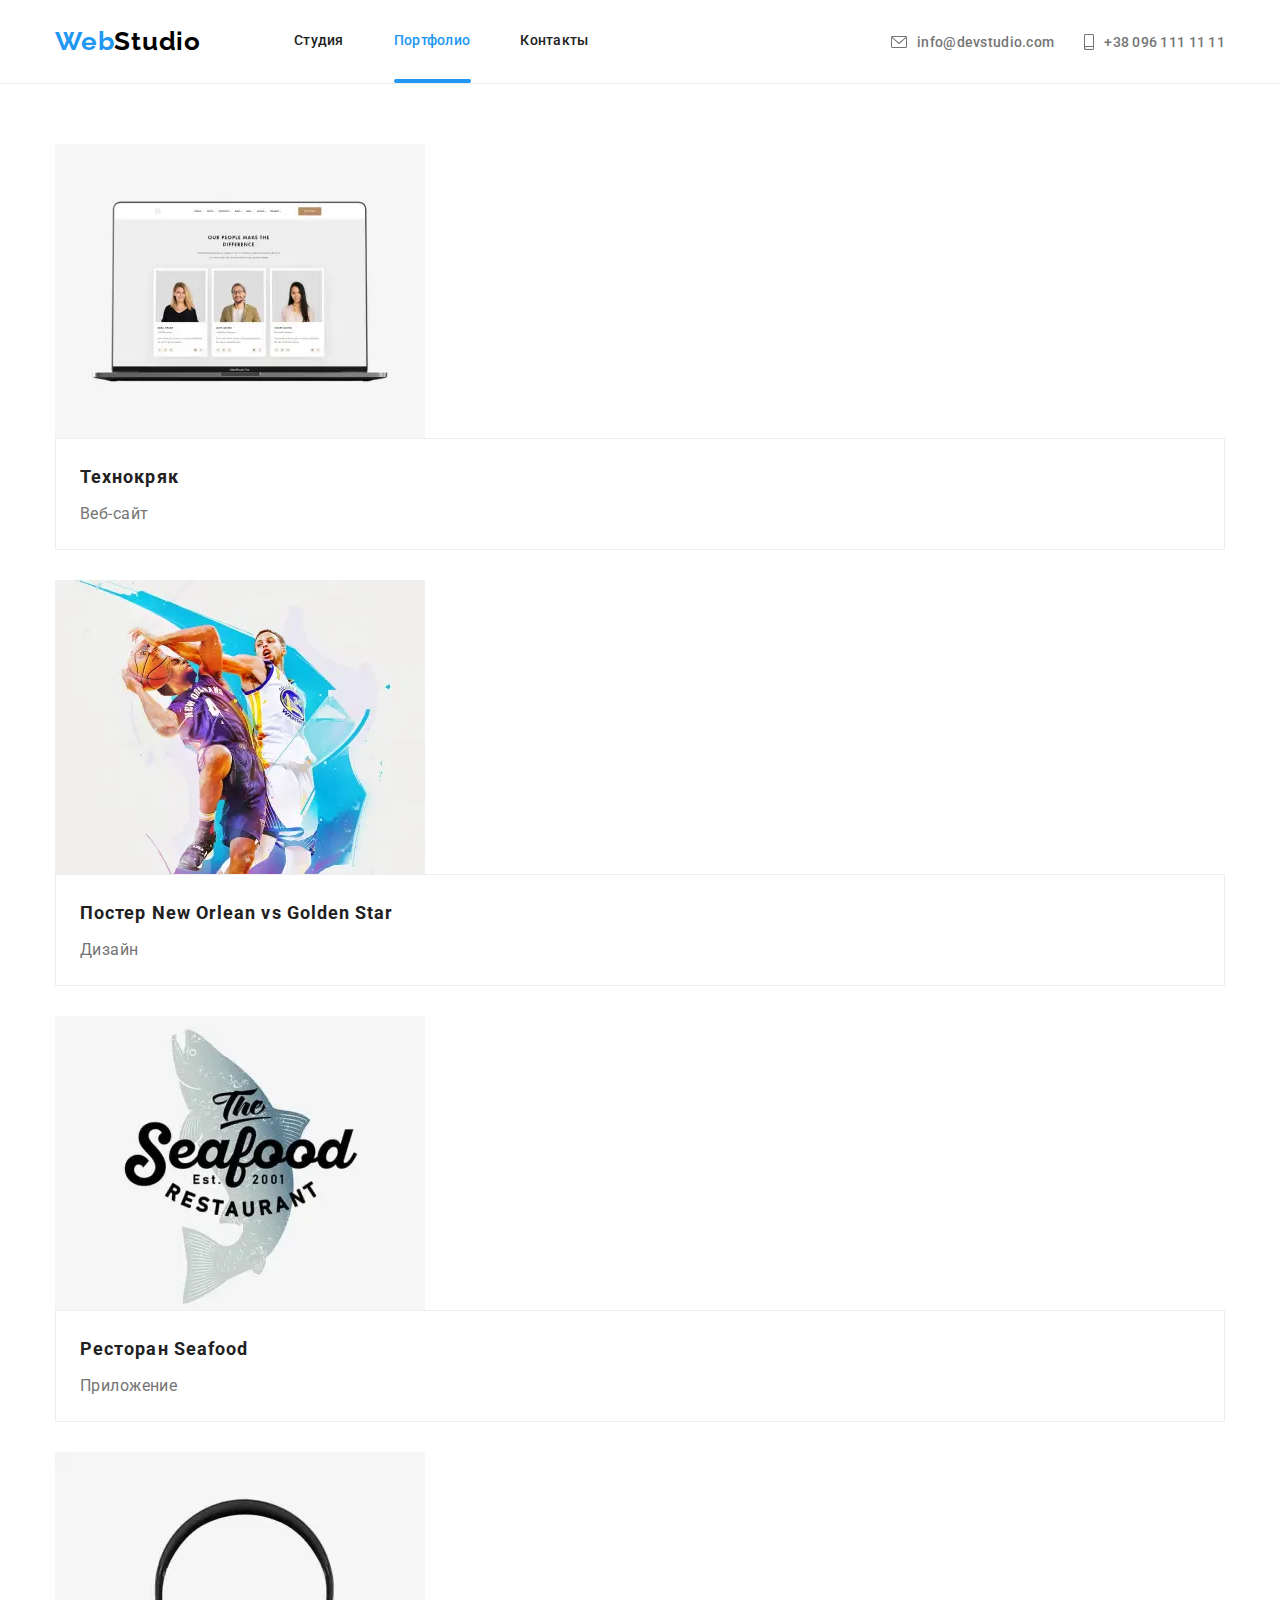
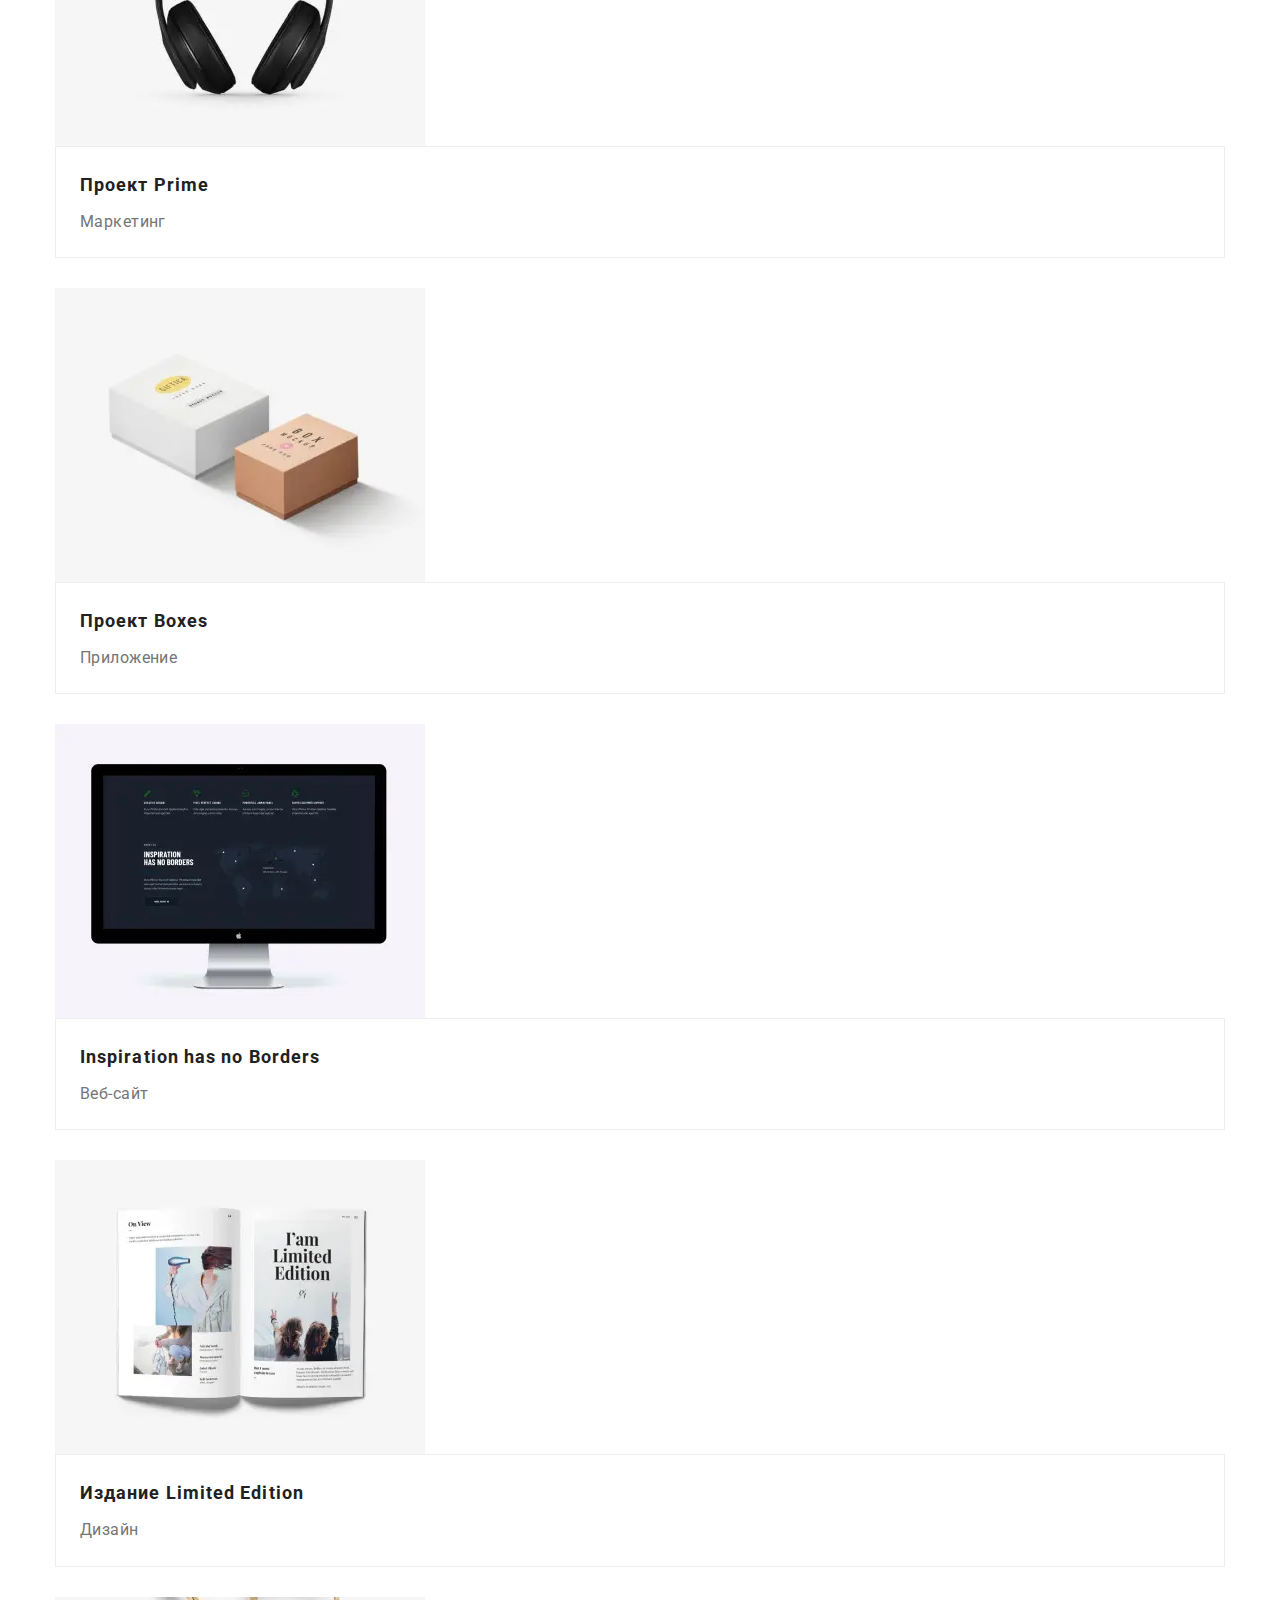
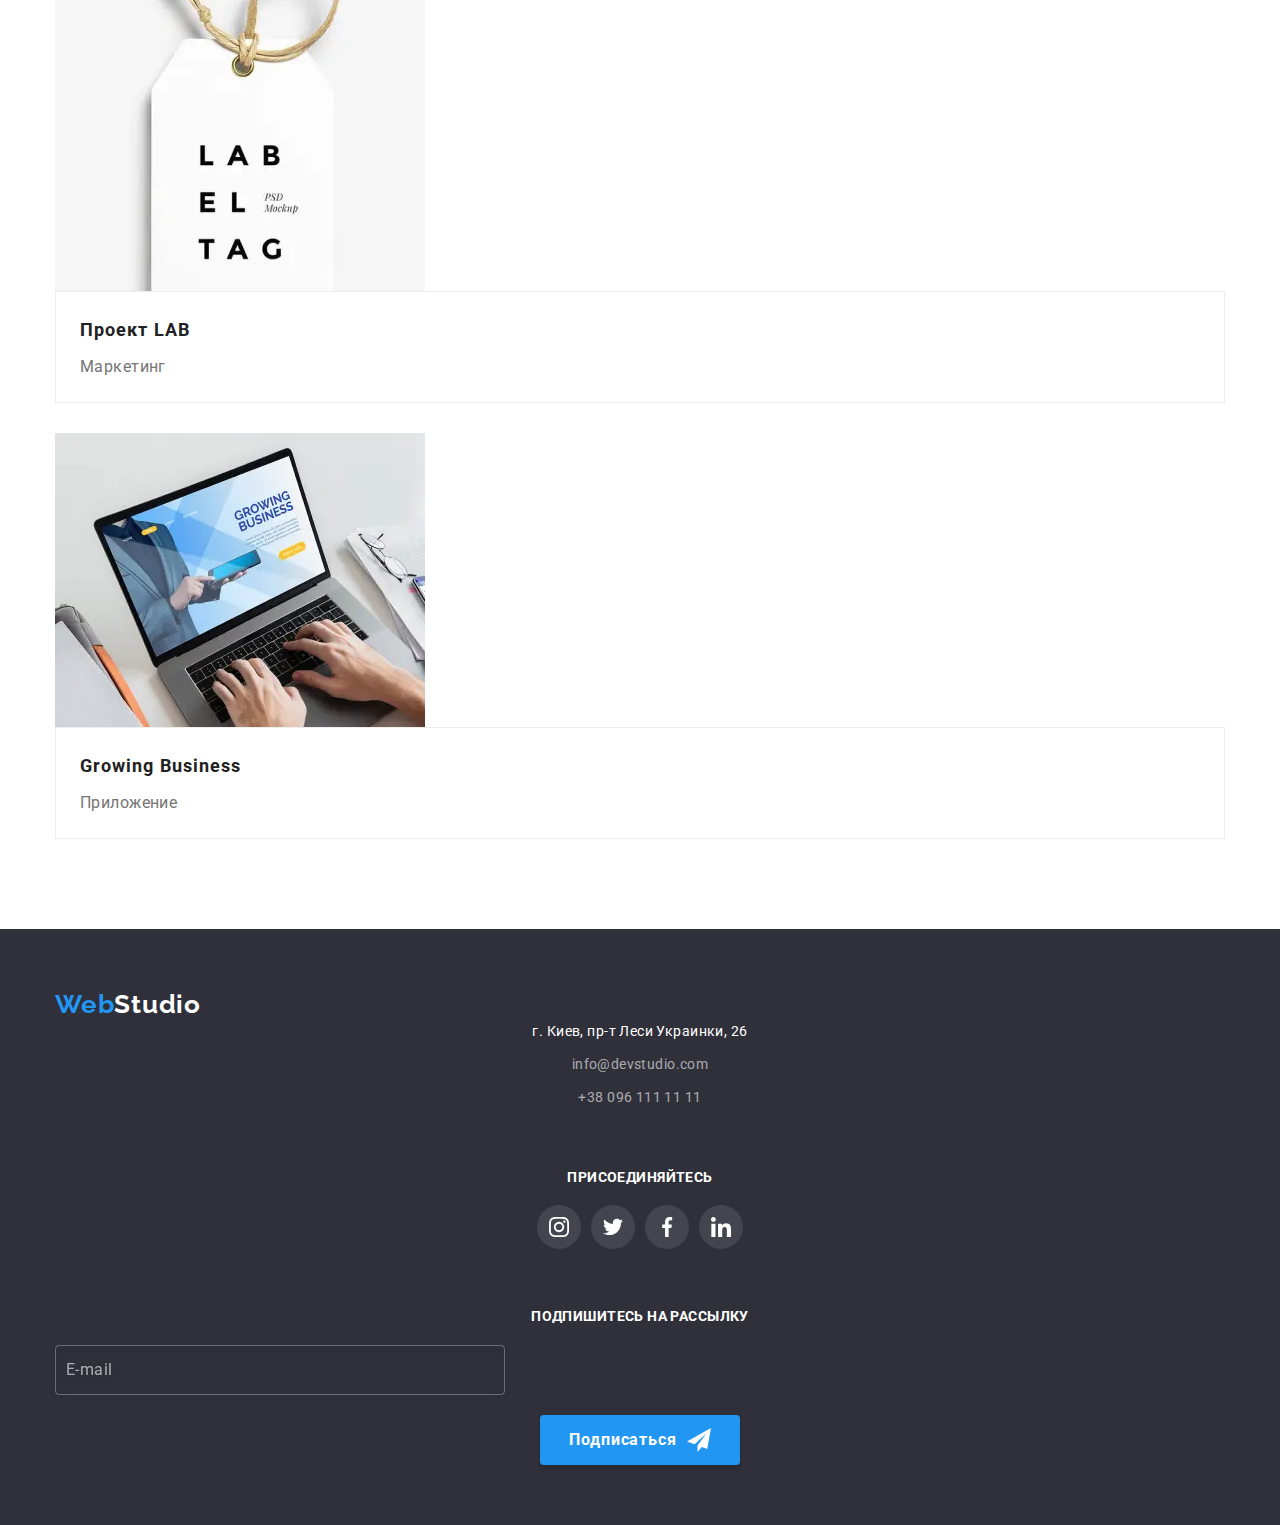
==== commit 0aa9517b: "hw" ====
--- a/portfolio.html
+++ b/portfolio.html
@@ -27,10 +27,10 @@
           >
           <ul class="menu header__menu">
             <li class="menu__item">
-              <a class="menu__link menu__link_current" href="./index.html">Студия</a>
+              <a class="menu__link" href="./index.html">Студия</a>
             </li>
             <li class="menu__item">
-              <a class="menu__link" href="./portfolio.html">Портфолио</a>
+              <a class="menu__link menu__link_current" href="./portfolio.html">Портфолио</a>
             </li>
             <li class="menu__item">
               <a class="menu__link" href="#">Контакты</a>
@@ -58,7 +58,7 @@
               >+38 096 111 11 11</a
             >
           </li>
-        </ul>        
+        </ul>
       </div>
       <div class="mobile-menu" data-menu>
         <div class="container mobile-menu__container">
@@ -67,41 +67,49 @@
               <use href="./images/icons.svg#icon-close-black"></use>
             </svg>
           </button>
-          <ul class="mobile-menu__menu">
-            <li class="">
-              <a class="" href="./index.html">Студия</a>
-            </li>
-            <li class="">
-              <a class="" href="./portfolio.html">Портфолио</a>
-            </li>
-            <li class="">
-              <a class="" href="#">Контакты</a>
+          <ul class="mobile-nav">
+            <li class="mobile-nav__item">
+              <a class="mobile-nav__link mobile-nav__link_current" href="./index.html">Студия</a>
+            </li>
+            <li class="mobile-nav__item">
+              <a class="mobile-nav__link" href="./portfolio.html">Портфолио</a>
+            </li>
+            <li class="mobile-nav__item">
+              <a class="mobile-nav__link" href="#">Контакты</a>
             </li>
           </ul>
-          <ul class="mobile-menu__contact">
-            <li class="">
-              <a class="" href="tel:+380961111111">
-              +38 096 111 11 11</a>
-            </li>
-            <li class="">
-              <a class="" href="mailto:info@devstudio.com">
-                info@devstudio.com</a>
-            </li>            
-          </ul>   
-          <ul>
-            <li><a class="" href="#">Instagram</a></li>
-            <li><a class="" href="#">Twitter</a></li>
-            <li><a class="" href="#">Facebook</a></li>
-            <li><a class="" href="#">Linkedln</a></li>
-          </ul>     
+          <ul class="mobile-contact">
+            <li class="mobile-contact__item">
+              <a class="mobile-contact__phone" href="tel:+380961111111"> +38 096 111 11 11</a>
+            </li>
+            <li class="mobile-contact__item">
+              <a class="mobile-contact__mail" href="mailto:info@devstudio.com">
+                info@devstudio.com</a
+              >
+            </li>
+          </ul>
+          <ul class="mobile-social">
+            <li class="mobile-social__item">
+              <a class="mobile-social__link" href="#">Instagram</a>
+            </li>
+            <li class="mobile-social__item">
+              <a class="mobile-social__link" href="#">Twitter</a>
+            </li>
+            <li class="mobile-social__item">
+              <a class="mobile-social__link" href="#">Facebook</a>
+            </li>
+            <li class="mobile-social__item">
+              <a class="mobile-social__link" href="#">Linkedln</a>
+            </li>
+          </ul>
         </div>
       </div>
     </header>
-   <main>
+    <main>
       <section class="section">
         <div class="container">
           <h1 class="visual-hidden">Наши работы</h1>
-         <!-- <ul class="filter-list list">
+          <!-- <ul class="filter-list list">
             <li class="filter-list-item">
               <button class="filter-btn current" type="button">Все</button>
             </li>
@@ -122,38 +130,60 @@
           <ul class="gallery">
             <li class="gallery__item">
               <a class="gallery__link block" href="#">
-                <div class="gallery__thumb"><picture>
-                  <source
-                    srcset="./images/portfolio/technokr-desktop.webp 1x, ./images/portfolio/technokr-desktop@2x.webp 2x"
-                    media="(min-width: 1200px)"
-                    type="image/webp"
-                  />
-                  <source
-                    srcset="./images/portfolio/technokr-desktop.jpg 1x, ./images/portfolio/technokr-desktop@2x.jpg 2x"
-                    media="(min-width: 1200px)"
-                  />              
-          
-                  <source
-                    srcset="./images/portfolio/technokr-tablet.webp 1x, ./images/portfolio/technokr-tablet@2x.webp 2x"
-                    media="(min-width: 768px)"
-                    type="image/webp"
-                  />
-                  <source
-                    srcset="./images/portfolio/technokr-tablet.jpg 1x, ./images/portfolio/technokr-tablet@2x.jpg 2x"
-                    media="(min-width: 768px)"
-                  />
-    
-                  <source
-                    srcset="./images/portfolio/technokr-mobile.webp 1x, ./images/portfolio/technokr-mobile@2x.webp 2x"
-                    media="(max-width: 767px)"
-                    type="image/webp"
-                  />                 
-                  <source
-                    srcset="./images/portfolio/technokr-mobile.jpg 1x, ./images/portfolio/technokr-mobile@2x.jpg 2x"
-                    media="(max-width: 767px)"
-                  />
-                  <img src="./images/portfolio/technokr-mobile.jpg" alt="Экран открытого ноутбука"/>
-                </picture>   
+                <div class="gallery__thumb">
+                  <picture>
+                    <source
+                      srcset="
+                        ./images/portfolio/technokr-desktop.webp    1x,
+                        ./images/portfolio/technokr-desktop@2x.webp 2x
+                      "
+                      media="(min-width: 1200px)"
+                      type="image/webp"
+                    />
+                    <source
+                      srcset="
+                        ./images/portfolio/technokr-desktop.jpg    1x,
+                        ./images/portfolio/technokr-desktop@2x.jpg 2x
+                      "
+                      media="(min-width: 1200px)"
+                    />
+
+                    <source
+                      srcset="
+                        ./images/portfolio/technokr-tablet.webp    1x,
+                        ./images/portfolio/technokr-tablet@2x.webp 2x
+                      "
+                      media="(min-width: 768px)"
+                      type="image/webp"
+                    />
+                    <source
+                      srcset="
+                        ./images/portfolio/technokr-tablet.jpg    1x,
+                        ./images/portfolio/technokr-tablet@2x.jpg 2x
+                      "
+                      media="(min-width: 768px)"
+                    />
+
+                    <source
+                      srcset="
+                        ./images/portfolio/technokr-mobile.webp    1x,
+                        ./images/portfolio/technokr-mobile@2x.webp 2x
+                      "
+                      media="(max-width: 767px)"
+                      type="image/webp"
+                    />
+                    <source
+                      srcset="
+                        ./images/portfolio/technokr-mobile.jpg    1x,
+                        ./images/portfolio/technokr-mobile@2x.jpg 2x
+                      "
+                      media="(max-width: 767px)"
+                    />
+                    <img
+                      src="./images/portfolio/technokr-mobile.jpg"
+                      alt="Экран открытого ноутбука"
+                    />
+                  </picture>
                   <p class="gallery__thumb-text">
                     Ресурс предлагает комплексные предложения с разным уровнем функционала и
                     сервисов. Все это позволит посетителю получить исчерпывающие сведения <br />
@@ -168,38 +198,57 @@
             </li>
             <li class="gallery__item">
               <a class="gallery__link" href="#">
-                <div class="gallery__thumb"><picture>
-                  <source
-                    srcset="./images/portfolio/poster-desktop.webp 1x, ./images/portfolio/poster-desktop@2x.webp 2x"
-                    media="(min-width: 1200px)"
-                    type="image/webp"
-                  />
-                  <source
-                    srcset="./images/portfolio/poster-desktop.jpg 1x, ./images/portfolio/poster-desktop@2x.jpg 2x"
-                    media="(min-width: 1200px)"
-                  />              
-          
-                  <source
-                    srcset="./images/portfolio/poster-tablet.webp 1x, ./images/portfolio/poster-tablet@2x.webp 2x"
-                    media="(min-width: 768px)"
-                    type="image/webp"
-                  />
-                  <source
-                    srcset="./images/portfolio/poster-tablet.jpg 1x, ./images/portfolio/poster-tablet@2x.jpg 2x"
-                    media="(min-width: 768px)"
-                  />
-    
-                  <source
-                    srcset="./images/portfolio/poster-mobile.webp 1x, ./images/portfolio/poster-mobile@2x.webp 2x"
-                    media="(max-width: 767px)"
-                    type="image/webp"
-                  />                 
-                  <source
-                    srcset="./images/portfolio/poster-mobile.jpg 1x, ./images/portfolio/poster-mobile@2x.jpg 2x"
-                    media="(max-width: 767px)"
-                  />
-                  <img src="./images/portfolio/poster-mobile.jpg" alt="Баскетбалисты"/>
-                </picture> 
+                <div class="gallery__thumb">
+                  <picture>
+                    <source
+                      srcset="
+                        ./images/portfolio/poster-desktop.webp    1x,
+                        ./images/portfolio/poster-desktop@2x.webp 2x
+                      "
+                      media="(min-width: 1200px)"
+                      type="image/webp"
+                    />
+                    <source
+                      srcset="
+                        ./images/portfolio/poster-desktop.jpg    1x,
+                        ./images/portfolio/poster-desktop@2x.jpg 2x
+                      "
+                      media="(min-width: 1200px)"
+                    />
+
+                    <source
+                      srcset="
+                        ./images/portfolio/poster-tablet.webp    1x,
+                        ./images/portfolio/poster-tablet@2x.webp 2x
+                      "
+                      media="(min-width: 768px)"
+                      type="image/webp"
+                    />
+                    <source
+                      srcset="
+                        ./images/portfolio/poster-tablet.jpg    1x,
+                        ./images/portfolio/poster-tablet@2x.jpg 2x
+                      "
+                      media="(min-width: 768px)"
+                    />
+
+                    <source
+                      srcset="
+                        ./images/portfolio/poster-mobile.webp    1x,
+                        ./images/portfolio/poster-mobile@2x.webp 2x
+                      "
+                      media="(max-width: 767px)"
+                      type="image/webp"
+                    />
+                    <source
+                      srcset="
+                        ./images/portfolio/poster-mobile.jpg    1x,
+                        ./images/portfolio/poster-mobile@2x.jpg 2x
+                      "
+                      media="(max-width: 767px)"
+                    />
+                    <img src="./images/portfolio/poster-mobile.jpg" alt="Баскетбалисты" />
+                  </picture>
                   <p class="gallery__thumb-text">
                     Ресурс предлагает комплексные предложения с разным уровнем функционала и
                     сервисов. Все это позволит посетителю получить исчерпывающие сведения <br />
@@ -214,38 +263,61 @@
             </li>
             <li class="gallery__item">
               <a class="gallery__link" href="#">
-                <div class="gallery__thumb"><picture>
-                  <source
-                    srcset="./images/portfolio/seafood-desktop.webp 1x, ./images/portfolio/seafood-desktop@2x.webp 2x"
-                    media="(min-width: 1200px)"
-                    type="image/webp"
-                  />
-                  <source
-                    srcset="./images/portfolio/seafood-desktop.jpg 1x, ./images/portfolio/seafood-desktop@2x.jpg 2x"
-                    media="(min-width: 1200px)"
-                  />              
-          
-                  <source
-                    srcset="./images/portfolio/seafood-tablet.webp 1x, ./images/portfolio/seafood-tablet@2x.webp 2x"
-                    media="(min-width: 768px)"
-                    type="image/webp"
-                  />
-                  <source
-                    srcset="./images/portfolio/seafood-tablet.jpg 1x, ./images/portfolio/seafood-tablet@2x.jpg 2x"
-                    media="(min-width: 768px)"
-                  />
-    
-                  <source
-                    srcset="./images/portfolio/seafood-mobile.webp 1x, ./images/portfolio/seafood-mobile@2x.webp 2x"
-                    media="(max-width: 767px)"
-                    type="image/webp"
-                  />                 
-                  <source
-                    srcset="./images/portfolio/seafood-mobile.jpg 1x, ./images/portfolio/seafood-mobile@2x.jpg 2x"
-                    media="(max-width: 767px)"
-                  />
-                  <img src="./images/portfolio/seafood-mobile.jpg" alt="Логотип ресторана морепродуктов" class="picture-img"/>
-                </picture> 
+                <div class="gallery__thumb">
+                  <picture>
+                    <source
+                      srcset="
+                        ./images/portfolio/seafood-desktop.webp    1x,
+                        ./images/portfolio/seafood-desktop@2x.webp 2x
+                      "
+                      media="(min-width: 1200px)"
+                      type="image/webp"
+                    />
+                    <source
+                      srcset="
+                        ./images/portfolio/seafood-desktop.jpg    1x,
+                        ./images/portfolio/seafood-desktop@2x.jpg 2x
+                      "
+                      media="(min-width: 1200px)"
+                    />
+
+                    <source
+                      srcset="
+                        ./images/portfolio/seafood-tablet.webp    1x,
+                        ./images/portfolio/seafood-tablet@2x.webp 2x
+                      "
+                      media="(min-width: 768px)"
+                      type="image/webp"
+                    />
+                    <source
+                      srcset="
+                        ./images/portfolio/seafood-tablet.jpg    1x,
+                        ./images/portfolio/seafood-tablet@2x.jpg 2x
+                      "
+                      media="(min-width: 768px)"
+                    />
+
+                    <source
+                      srcset="
+                        ./images/portfolio/seafood-mobile.webp    1x,
+                        ./images/portfolio/seafood-mobile@2x.webp 2x
+                      "
+                      media="(max-width: 767px)"
+                      type="image/webp"
+                    />
+                    <source
+                      srcset="
+                        ./images/portfolio/seafood-mobile.jpg    1x,
+                        ./images/portfolio/seafood-mobile@2x.jpg 2x
+                      "
+                      media="(max-width: 767px)"
+                    />
+                    <img
+                      src="./images/portfolio/seafood-mobile.jpg"
+                      alt="Логотип ресторана морепродуктов"
+                      class="picture-img"
+                    />
+                  </picture>
                   <p class="gallery__thumb-text">
                     Ресурс предлагает комплексные предложения с разным уровнем функционала и
                     сервисов. Все это позволит посетителю получить исчерпывающие сведения <br />
@@ -260,37 +332,56 @@
             </li>
             <li class="gallery__item">
               <a class="gallery__link" href="#">
-                <div class="gallery__thumb"><picture>
-                  <source
-                    srcset="./images/portfolio/prime-desktop.webp 1x, ./images/portfolio/prime-desktop@2x.webp 2x"
-                    media="(min-width: 1200px)"
-                    type="image/webp"
-                  />
-                  <source
-                    srcset="./images/portfolio/prime-desktop.jpg 1x, ./images/portfolio/prime-desktop@2x.jpg 2x"
-                    media="(min-width: 1200px)"
-                  />              
-          
-                  <source
-                    srcset="./images/portfolio/prime-tablet.webp 1x, ./images/portfolio/prime-tablet@2x.webp 2x"
-                    media="(min-width: 768px)"
-                    type="image/webp"
-                  />
-                  <source
-                    srcset="./images/portfolio/prime-tablet.jpg 1x, ./images/portfolio/prime-tablet@2x.jpg 2x"
-                    media="(min-width: 768px)"
-                  />    
-                  <source
-                    srcset="./images/portfolio/prime-mobile.webp 1x, ./images/portfolio/prime-mobile@2x.webp 2x"
-                    media="(max-width: 767px)"
-                    type="image/webp"
-                  />                 
-                  <source
-                    srcset="./images/portfolio/prime-mobile.jpg 1x, ./images/portfolio/prime-mobile@2x.jpg 2x"
-                    media="(max-width: 767px)"
-                  />
-                  <img src="./images/portfolio/prime-mobile.jpg" alt="Наушники"/>
-                </picture>                   
+                <div class="gallery__thumb">
+                  <picture>
+                    <source
+                      srcset="
+                        ./images/portfolio/prime-desktop.webp    1x,
+                        ./images/portfolio/prime-desktop@2x.webp 2x
+                      "
+                      media="(min-width: 1200px)"
+                      type="image/webp"
+                    />
+                    <source
+                      srcset="
+                        ./images/portfolio/prime-desktop.jpg    1x,
+                        ./images/portfolio/prime-desktop@2x.jpg 2x
+                      "
+                      media="(min-width: 1200px)"
+                    />
+
+                    <source
+                      srcset="
+                        ./images/portfolio/prime-tablet.webp    1x,
+                        ./images/portfolio/prime-tablet@2x.webp 2x
+                      "
+                      media="(min-width: 768px)"
+                      type="image/webp"
+                    />
+                    <source
+                      srcset="
+                        ./images/portfolio/prime-tablet.jpg    1x,
+                        ./images/portfolio/prime-tablet@2x.jpg 2x
+                      "
+                      media="(min-width: 768px)"
+                    />
+                    <source
+                      srcset="
+                        ./images/portfolio/prime-mobile.webp    1x,
+                        ./images/portfolio/prime-mobile@2x.webp 2x
+                      "
+                      media="(max-width: 767px)"
+                      type="image/webp"
+                    />
+                    <source
+                      srcset="
+                        ./images/portfolio/prime-mobile.jpg    1x,
+                        ./images/portfolio/prime-mobile@2x.jpg 2x
+                      "
+                      media="(max-width: 767px)"
+                    />
+                    <img src="./images/portfolio/prime-mobile.jpg" alt="Наушники" />
+                  </picture>
                   <p class="gallery__thumb-text">
                     Ресурс предлагает комплексные предложения с разным уровнем функционала и
                     сервисов. Все это позволит посетителю получить исчерпывающие сведения <br />
@@ -305,37 +396,56 @@
             </li>
             <li class="gallery__item">
               <a class="gallery__link" href="#">
-                <div class="gallery__thumb"><picture>
-                  <source
-                    srcset="./images/portfolio/boxes-desktop.webp 1x, ./images/portfolio/boxes-desktop@2x.webp 2x"
-                    media="(min-width: 1200px)"
-                    type="image/webp"
-                  />
-                  <source
-                    srcset="./images/portfolio/boxes-desktop.jpg 1x, ./images/portfolio/boxes-desktop@2x.jpg 2x"
-                    media="(min-width: 1200px)"
-                  />              
-          
-                  <source
-                    srcset="./images/portfolio/boxes-tablet.webp 1x, ./images/portfolio/boxes-tablet@2x.webp 2x"
-                    media="(min-width: 768px)"
-                    type="image/webp"
-                  />
-                  <source
-                    srcset="./images/portfolio/boxes-tablet.jpg 1x, ./images/portfolio/boxes-tablet@2x.jpg 2x"
-                    media="(min-width: 768px)"
-                  />    
-                  <source
-                    srcset="./images/portfolio/boxes-mobile.webp 1x, ./images/portfolio/boxes-mobile@2x.webp 2x"
-                    media="(max-width: 767px)"
-                    type="image/webp"
-                  />                 
-                  <source
-                    srcset="./images/portfolio/boxes-mobile.jpg 1x, ./images/portfolio/boxes-mobile@2x.jpg 2x"
-                    media="(max-width: 767px)"
-                  />
-                  <img src="./images/portfolio/boxes-mobile.jpg" alt="Две коробки"/>
-                </picture> 
+                <div class="gallery__thumb">
+                  <picture>
+                    <source
+                      srcset="
+                        ./images/portfolio/boxes-desktop.webp    1x,
+                        ./images/portfolio/boxes-desktop@2x.webp 2x
+                      "
+                      media="(min-width: 1200px)"
+                      type="image/webp"
+                    />
+                    <source
+                      srcset="
+                        ./images/portfolio/boxes-desktop.jpg    1x,
+                        ./images/portfolio/boxes-desktop@2x.jpg 2x
+                      "
+                      media="(min-width: 1200px)"
+                    />
+
+                    <source
+                      srcset="
+                        ./images/portfolio/boxes-tablet.webp    1x,
+                        ./images/portfolio/boxes-tablet@2x.webp 2x
+                      "
+                      media="(min-width: 768px)"
+                      type="image/webp"
+                    />
+                    <source
+                      srcset="
+                        ./images/portfolio/boxes-tablet.jpg    1x,
+                        ./images/portfolio/boxes-tablet@2x.jpg 2x
+                      "
+                      media="(min-width: 768px)"
+                    />
+                    <source
+                      srcset="
+                        ./images/portfolio/boxes-mobile.webp    1x,
+                        ./images/portfolio/boxes-mobile@2x.webp 2x
+                      "
+                      media="(max-width: 767px)"
+                      type="image/webp"
+                    />
+                    <source
+                      srcset="
+                        ./images/portfolio/boxes-mobile.jpg    1x,
+                        ./images/portfolio/boxes-mobile@2x.jpg 2x
+                      "
+                      media="(max-width: 767px)"
+                    />
+                    <img src="./images/portfolio/boxes-mobile.jpg" alt="Две коробки" />
+                  </picture>
                   <p class="gallery__thumb-text">
                     Ресурс предлагает комплексные предложения с разным уровнем функционала и
                     сервисов. Все это позволит посетителю получить исчерпывающие сведения <br />
@@ -350,37 +460,56 @@
             </li>
             <li class="gallery__item">
               <a class="gallery__list" href="#">
-                <div class="gallery__thumb"><picture>
-                  <source
-                    srcset="./images/portfolio/inspiration-desktop.webp 1x, ./images/portfolio/inspiration-desktop@2x.webp 2x"
-                    media="(min-width: 1200px)"
-                    type="image/webp"
-                  />
-                  <source
-                    srcset="./images/portfolio/inspiration-desktop.jpg 1x, ./images/portfolio/inspiration-desktop@2x.jpg 2x"
-                    media="(min-width: 1200px)"
-                  />              
-          
-                  <source
-                    srcset="./images/portfolio/inspiration-tablet.webp 1x, ./images/portfolio/inspiration-tablet@2x.webp 2x"
-                    media="(min-width: 768px)"
-                    type="image/webp"
-                  />
-                  <source
-                    srcset="./images/portfolio/inspiration-tablet.jpg 1x, ./images/portfolio/inspiration-tablet@2x.jpg 2x"
-                    media="(min-width: 768px)"
-                  />    
-                  <source
-                    srcset="./images/portfolio/inspiration-mobile.webp 1x, ./images/portfolio/inspiration-mobile@2x.webp 2x"
-                    media="(max-width: 767px)"
-                    type="image/webp"
-                  />                 
-                  <source
-                    srcset="./images/portfolio/inspiration-mobile.jpg 1x, ./images/portfolio/inspiration-mobile@2x.jpg 2x"
-                    media="(max-width: 767px)"
-                  />
-                  <img src="./images/portfolio/inspiration-mobile.jpg" alt="Монитор" />
-                </picture> 
+                <div class="gallery__thumb">
+                  <picture>
+                    <source
+                      srcset="
+                        ./images/portfolio/inspiration-desktop.webp    1x,
+                        ./images/portfolio/inspiration-desktop@2x.webp 2x
+                      "
+                      media="(min-width: 1200px)"
+                      type="image/webp"
+                    />
+                    <source
+                      srcset="
+                        ./images/portfolio/inspiration-desktop.jpg    1x,
+                        ./images/portfolio/inspiration-desktop@2x.jpg 2x
+                      "
+                      media="(min-width: 1200px)"
+                    />
+
+                    <source
+                      srcset="
+                        ./images/portfolio/inspiration-tablet.webp    1x,
+                        ./images/portfolio/inspiration-tablet@2x.webp 2x
+                      "
+                      media="(min-width: 768px)"
+                      type="image/webp"
+                    />
+                    <source
+                      srcset="
+                        ./images/portfolio/inspiration-tablet.jpg    1x,
+                        ./images/portfolio/inspiration-tablet@2x.jpg 2x
+                      "
+                      media="(min-width: 768px)"
+                    />
+                    <source
+                      srcset="
+                        ./images/portfolio/inspiration-mobile.webp    1x,
+                        ./images/portfolio/inspiration-mobile@2x.webp 2x
+                      "
+                      media="(max-width: 767px)"
+                      type="image/webp"
+                    />
+                    <source
+                      srcset="
+                        ./images/portfolio/inspiration-mobile.jpg    1x,
+                        ./images/portfolio/inspiration-mobile@2x.jpg 2x
+                      "
+                      media="(max-width: 767px)"
+                    />
+                    <img src="./images/portfolio/inspiration-mobile.jpg" alt="Монитор" />
+                  </picture>
                   <p class="gallery__thumb-text">
                     Ресурс предлагает комплексные предложения с разным уровнем функционала и
                     сервисов. Все это позволит посетителю получить исчерпывающие сведения <br />
@@ -395,37 +524,56 @@
             </li>
             <li class="gallery__item">
               <a class="gallery__link" href="#">
-                <div class="gallery__thumb"><picture>
-                  <source
-                    srcset="./images/portfolio/limited-desktop.webp 1x, ./images/portfolio/limited-desktop@2x.webp 2x"
-                    media="(min-width: 1200px)"
-                    type="image/webp"
-                  />
-                  <source
-                    srcset="./images/portfolio/limited-desktop.jpg 1x, ./images/portfolio/limited-desktop@2x.jpg 2x"
-                    media="(min-width: 1200px)"
-                  />              
-          
-                  <source
-                    srcset="./images/portfolio/limited-tablet.webp 1x, ./images/portfolio/limited-tablet@2x.webp 2x"
-                    media="(min-width: 768px)"
-                    type="image/webp"
-                  />
-                  <source
-                    srcset="./images/portfolio/limited-tablet.jpg 1x, ./images/portfolio/limited-tablet@2x.jpg 2x"
-                    media="(min-width: 768px)"
-                  />    
-                  <source
-                    srcset="./images/portfolio/limited-mobile.webp 1x, ./images/portfolio/limited-mobile@2x.webp 2x"
-                    media="(max-width: 767px)"
-                    type="image/webp"
-                  />                 
-                  <source
-                    srcset="./images/portfolio/limited-mobile.jpg 1x, ./images/portfolio/limited-mobile@2x.jpg 2x"
-                    media="(max-width: 767px)"
-                  />
-                  <img src="./images/portfolio/limited-mobile.jpg" alt="Открытый журнал" />
-                </picture> 
+                <div class="gallery__thumb">
+                  <picture>
+                    <source
+                      srcset="
+                        ./images/portfolio/limited-desktop.webp    1x,
+                        ./images/portfolio/limited-desktop@2x.webp 2x
+                      "
+                      media="(min-width: 1200px)"
+                      type="image/webp"
+                    />
+                    <source
+                      srcset="
+                        ./images/portfolio/limited-desktop.jpg    1x,
+                        ./images/portfolio/limited-desktop@2x.jpg 2x
+                      "
+                      media="(min-width: 1200px)"
+                    />
+
+                    <source
+                      srcset="
+                        ./images/portfolio/limited-tablet.webp    1x,
+                        ./images/portfolio/limited-tablet@2x.webp 2x
+                      "
+                      media="(min-width: 768px)"
+                      type="image/webp"
+                    />
+                    <source
+                      srcset="
+                        ./images/portfolio/limited-tablet.jpg    1x,
+                        ./images/portfolio/limited-tablet@2x.jpg 2x
+                      "
+                      media="(min-width: 768px)"
+                    />
+                    <source
+                      srcset="
+                        ./images/portfolio/limited-mobile.webp    1x,
+                        ./images/portfolio/limited-mobile@2x.webp 2x
+                      "
+                      media="(max-width: 767px)"
+                      type="image/webp"
+                    />
+                    <source
+                      srcset="
+                        ./images/portfolio/limited-mobile.jpg    1x,
+                        ./images/portfolio/limited-mobile@2x.jpg 2x
+                      "
+                      media="(max-width: 767px)"
+                    />
+                    <img src="./images/portfolio/limited-mobile.jpg" alt="Открытый журнал" />
+                  </picture>
                   <p class="gallery__thumb-text">
                     Ресурс предлагает комплексные предложения с разным уровнем функционала и
                     сервисов. Все это позволит посетителю получить исчерпывающие сведения <br />
@@ -440,37 +588,56 @@
             </li>
             <li class="gallery__item">
               <a class="gallery__link" href="#">
-                <div class="gallery__thumb"><picture>
-                  <source
-                    srcset="./images/portfolio/lab-desktop.webp 1x, ./images/portfolio/lab-desktop@2x.webp 2x"
-                    media="(min-width: 1200px)"
-                    type="image/webp"
-                  />
-                  <source
-                    srcset="./images/portfolio/lab-desktop.jpg 1x, ./images/portfolio/lab-desktop@2x.jpg 2x"
-                    media="(min-width: 1200px)"
-                  />              
-          
-                  <source
-                    srcset="./images/portfolio/lab-tablet.webp 1x, ./images/portfolio/lab-tablet@2x.webp 2x"
-                    media="(min-width: 768px)"
-                    type="image/webp"
-                  />
-                  <source
-                    srcset="./images/portfolio/lab-tablet.jpg 1x, ./images/portfolio/lab-tablet@2x.jpg 2x"
-                    media="(min-width: 768px)"
-                  />    
-                  <source
-                    srcset="./images/portfolio/lab-mobile.webp 1x, ./images/portfolio/lab-mobile@2x.webp 2x"
-                    media="(max-width: 767px)"
-                    type="image/webp"
-                  />                 
-                  <source
-                    srcset="./images/portfolio/lab-mobile.jpg 1x, ./images/portfolio/lab-mobile@2x.jpg 2x"
-                    media="(max-width: 767px)"
-                  />
-                  <img src="./images/portfolio/lab-mobile.jpg" alt="Бирка от одежды" />
-                </picture>
+                <div class="gallery__thumb">
+                  <picture>
+                    <source
+                      srcset="
+                        ./images/portfolio/lab-desktop.webp    1x,
+                        ./images/portfolio/lab-desktop@2x.webp 2x
+                      "
+                      media="(min-width: 1200px)"
+                      type="image/webp"
+                    />
+                    <source
+                      srcset="
+                        ./images/portfolio/lab-desktop.jpg    1x,
+                        ./images/portfolio/lab-desktop@2x.jpg 2x
+                      "
+                      media="(min-width: 1200px)"
+                    />
+
+                    <source
+                      srcset="
+                        ./images/portfolio/lab-tablet.webp    1x,
+                        ./images/portfolio/lab-tablet@2x.webp 2x
+                      "
+                      media="(min-width: 768px)"
+                      type="image/webp"
+                    />
+                    <source
+                      srcset="
+                        ./images/portfolio/lab-tablet.jpg    1x,
+                        ./images/portfolio/lab-tablet@2x.jpg 2x
+                      "
+                      media="(min-width: 768px)"
+                    />
+                    <source
+                      srcset="
+                        ./images/portfolio/lab-mobile.webp    1x,
+                        ./images/portfolio/lab-mobile@2x.webp 2x
+                      "
+                      media="(max-width: 767px)"
+                      type="image/webp"
+                    />
+                    <source
+                      srcset="
+                        ./images/portfolio/lab-mobile.jpg    1x,
+                        ./images/portfolio/lab-mobile@2x.jpg 2x
+                      "
+                      media="(max-width: 767px)"
+                    />
+                    <img src="./images/portfolio/lab-mobile.jpg" alt="Бирка от одежды" />
+                  </picture>
                   <p class="gallery__thumb-text">
                     Ресурс предлагает комплексные предложения с разным уровнем функционала и
                     сервисов. Все это позволит посетителю получить исчерпывающие сведения <br />
@@ -485,37 +652,56 @@
             </li>
             <li class="gallery__item">
               <a class="gallery__link" href="#">
-                <div class="gallery__thumb"><picture>
-                  <source
-                    srcset="./images/portfolio/growing-desktop.webp 1x, ./images/portfolio/growing-desktop@2x.webp 2x"
-                    media="(min-width: 1200px)"
-                    type="image/webp"
-                  />
-                  <source
-                    srcset="./images/portfolio/growing-desktop.jpg 1x, ./images/portfolio/growing-desktop@2x.jpg 2x"
-                    media="(min-width: 1200px)"
-                  />              
-          
-                  <source
-                    srcset="./images/portfolio/growing-tablet.webp 1x, ./images/portfolio/growing-tablet@2x.webp 2x"
-                    media="(min-width: 768px)"
-                    type="image/webp"
-                  />
-                  <source
-                    srcset="./images/portfolio/growing-tablet.jpg 1x, ./images/portfolio/growing-tablet@2x.jpg 2x"
-                    media="(min-width: 768px)"
-                  />    
-                  <source
-                    srcset="./images/portfolio/growing-mobile.webp 1x, ./images/portfolio/growing-mobile@2x.webp 2x"
-                    media="(max-width: 767px)"
-                    type="image/webp"
-                  />                 
-                  <source
-                    srcset="./images/portfolio/growing-mobile.jpg 1x, ./images/portfolio/growing-mobile@2x.jpg 2x"
-                    media="(max-width: 767px)"
-                  />
-                  <img src="./images/portfolio/growing-mobile.jpg" alt="Ноутбук" />
-                </picture>
+                <div class="gallery__thumb">
+                  <picture>
+                    <source
+                      srcset="
+                        ./images/portfolio/growing-desktop.webp    1x,
+                        ./images/portfolio/growing-desktop@2x.webp 2x
+                      "
+                      media="(min-width: 1200px)"
+                      type="image/webp"
+                    />
+                    <source
+                      srcset="
+                        ./images/portfolio/growing-desktop.jpg    1x,
+                        ./images/portfolio/growing-desktop@2x.jpg 2x
+                      "
+                      media="(min-width: 1200px)"
+                    />
+
+                    <source
+                      srcset="
+                        ./images/portfolio/growing-tablet.webp    1x,
+                        ./images/portfolio/growing-tablet@2x.webp 2x
+                      "
+                      media="(min-width: 768px)"
+                      type="image/webp"
+                    />
+                    <source
+                      srcset="
+                        ./images/portfolio/growing-tablet.jpg    1x,
+                        ./images/portfolio/growing-tablet@2x.jpg 2x
+                      "
+                      media="(min-width: 768px)"
+                    />
+                    <source
+                      srcset="
+                        ./images/portfolio/growing-mobile.webp    1x,
+                        ./images/portfolio/growing-mobile@2x.webp 2x
+                      "
+                      media="(max-width: 767px)"
+                      type="image/webp"
+                    />
+                    <source
+                      srcset="
+                        ./images/portfolio/growing-mobile.jpg    1x,
+                        ./images/portfolio/growing-mobile@2x.jpg 2x
+                      "
+                      media="(max-width: 767px)"
+                    />
+                    <img src="./images/portfolio/growing-mobile.jpg" alt="Ноутбук" />
+                  </picture>
                   <p class="gallery__thumb-text">
                     Ресурс предлагает комплексные предложения с разным уровнем функционала и
                     сервисов. Все это позволит посетителю получить исчерпывающие сведения <br />
@@ -552,10 +738,14 @@
                 </a>
               </li>
               <li class="contacts__item">
-                <a class="contacts__link social__link_color_grey" href="mailto:info@devstudio.com">info@devstudio.com</a>
+                <a class="contacts__link social__link_color_grey" href="mailto:info@devstudio.com"
+                  >info@devstudio.com</a
+                >
               </li>
               <li class="contacts__item">
-                <a class="contacts__link social__link_color_grey" href="tel:+380961111111">+38 096 111 11 11</a>
+                <a class="contacts__link social__link_color_grey" href="tel:+380961111111"
+                  >+38 096 111 11 11</a
+                >
               </li>
             </ul>
           </address>
@@ -564,8 +754,9 @@
           <b class="social__text">присоединяйтесь</b>
           <ul class="social">
             <li class="social__item">
-              <a class="social__link social__link_theme_dark"
-                href="#"                
+              <a
+                class="social__link social__link_theme_dark"
+                href="#"
                 target="_blank"
                 rel="noopener noreferrer"
               >
@@ -624,7 +815,9 @@
             </button>
           </label>
         </form>
-      </div>      
+      </div>
+
+      <script src="./js/mobile-menu.js"></script>
     </footer>
   </body>
 </html>
--- a/css/main.min.css
+++ b/css/main.min.css
@@ -1 +1 @@
-:root{--primary-text-color: #212121;--secondary-text-color: #757575;--acsent-text-color: #2196F3;--primary-white-color: #ffffff;--secondary-background-color: #2F303A;--primary-font-family: "Roboto", sans-serif;--secondary-font-family: "Raleway", sans-serif}.visual-hidden{position:absolute;width:1px;height:1px;margin:-1px;border:0;padding:0;white-space:nowrap;clip-path:inset(100%);clip:rect(0 0 0 0);overflow:hidden}.form__btn,.contacts__link,.filter-list,.clients__link,.work__img-wrapper,.privilege__icon-wrapper,.modal-form-checkbox-label,.modal-btn,.mobile-menu__close-btn,.social__link{display:flex;align-items:center;justify-content:center}h1,h2,h3,h4,h5,h6,p{margin-top:0;margin-bottom:0}ul,ol{margin-top:0;margin-bottom:0;padding-left:0}img{display:block}body{background-color:var(--primary-white-color);font-family:var(--primary-font-family);font-size:14px;letter-spacing:.03em;color:var(--primary-text-color)}ul{list-style:none}.container{width:100%;padding-left:15px;padding-right:15px}@media screen and (min-width: 480px){.container{width:480px;margin:0 auto}}@media screen and (min-width: 768px){.container{width:768px}}@media screen and (min-width: 1200px){.container{width:1200px}}.section{padding-top:60px;padding-bottom:60px}.section__title{margin-bottom:30px;text-align:center;font-size:28px;font-weight:700;line-height:1.1785714286;letter-spacing:.03em}.section_other-background{background-color:#f5f4fa}.logo{display:block;font-family:var(--secondary-font-family);font-size:26px;font-weight:700;line-height:1.1923076923;letter-spacing:.03em;text-decoration:none;color:var(--acsent-text-color)}.logo.header__logo{padding-top:16px;padding-bottom:16px}.logo.footer__logo{text-align:center;margin-bottom:20px}.logo__part{color:#000;transition:color 250ms cubic-bezier(0.4, 0, 0.2, 1)}.logo__part:hover,.logo__part:focus{color:var(--acsent-text-color)}.logo_theme_dark{color:var(--primary-white-color)}.social{display:flex;justify-content:center}.social__item:not(:last-child){margin-right:10px}.social__link{width:44px;height:44px;border-radius:50%;background-color:var(--primary-white-color);color:#afb1b8;transition:background-color 250ms cubic-bezier(0.4, 0, 0.2, 1),color 250ms cubic-bezier(0.4, 0, 0.2, 1)}.social__link.social__link_theme_dark{background:rgba(255,255,255,.1);color:var(--primary-white-color)}.social__link:hover,.social__link:focus{color:var(--primary-white-color);background-color:var(--acsent-text-color)}.social__icon{fill:currentColor}@media screen and (max-width: 767px){.mobile-menu{position:fixed;top:0;left:0;width:100%;height:100%;background-color:#fff;opacity:0;visibility:hidden;pointer-events:none;transition:opacity 250ms cubic-bezier(0.4, 0, 0.2, 1),visibility 250ms cubic-bezier(0.4, 0, 0.2, 1)}.mobile-menu.is-open{opacity:1;visibility:visible;pointer-events:auto}}.mobile-menu__container{position:relative;padding-top:48px;padding-bottom:48px}.mobile-menu__close-btn{position:absolute;top:10px;right:15px;width:40px;height:40px;border:none;background-color:rgba(0,0,0,0);padding:0;line-height:0;color:var(--primary-text-color);cursor:pointer}.mobile-menu__icon{fill:currentColor;transition:fill 250ms cubic-bezier(0.4, 0, 0.2, 1)}.mobile-menu__icon:hover,.mobile-menu__icon:focus{fill:var(--acsent-text-color)}@media screen and (min-width: 768px){.mobile-menu{display:none}}.backdrop{position:fixed;top:0;left:0;width:100%;height:100%;background-color:rgba(0,0,0,.2);transition:opacity 250ms cubic-bezier(0.4, 0, 0.2, 1),visibility 250ms cubic-bezier(0.4, 0, 0.2, 1)}.backdrop.is-hidden{opacity:0;visibility:hidden;pointer-events:none}.modal{position:absolute;min-height:690px;min-width:450px;top:50%;left:50%;transform:translate(-50%, -50%);padding:40px;background-color:var(--primary-white-color);box-shadow:0px 1px 3px rgba(0,0,0,.12),0px 1px 1px rgba(0,0,0,.14),0px 2px 1px rgba(0,0,0,.2);border-radius:4px}.modal-btn{position:absolute;top:8px;right:8px;width:30px;height:30px;padding:0;background-color:var(--primary-white-color);border:1px solid rgba(0,0,0,.1);border-radius:50%;color:#000;cursor:pointer}.modal-btn-icon{fill:currentColor;transition:fill 250ms cubic-bezier(0.4, 0, 0.2, 1)}.modal-btn-icon:hover,.modal-btn-icon:focus{fill:var(--acsent-text-color)}.modal-form{display:flex;flex-direction:column}.modal-form-title{margin-bottom:12px;text-align:center;font-size:20px;font-weight:700;line-height:1.5;letter-spacing:.03em}.modal-form-label{margin-bottom:10px}.modal-form-label-key{display:block;margin-bottom:4px;font-family:var(--primary-font-family);font-size:12px;font-weight:400;line-height:1.1666666667;letter-spacing:.01em;color:var(--secondary-text-color)}.modal-form-input-wrapper{position:relative;display:block}.modal-form-input{width:100%;height:40px;border:1px solid rgba(33,33,33,.2);border-radius:4px;padding-left:42px;transition:border-color 250ms cubic-bezier(0.4, 0, 0.2, 1)}.modal-form-input:focus,.modal-form-input:focus{outline:none;border-color:var(--acsent-text-color)}.modal-form-icon{position:absolute;top:50%;left:15px;transform:translateY(-50%);background-color:rgba(0,0,0,0);transition:fill 250ms cubic-bezier(0.4, 0, 0.2, 1)}.modal-form-input:focus+.modal-form-icon{fill:var(--acsent-text-color)}.label-textarea{margin-bottom:20px}.modal-form-text{display:block;width:100%;height:120px;border:1px solid rgba(33,33,33,.2);border-radius:4px;resize:none;padding:12px 16px;transition:border-color 250ms cubic-bezier(0.4, 0, 0.2, 1)}.modal-form-text::placeholder{font-family:"Roboto",sans-serif;font-size:12px;font-weight:400;line-height:1.1666666667;letter-spacing:.01em;color:rgba(117,117,117,.5)}.modal-form-checkbox-label{font-size:12px;line-height:1.71;letter-spacing:.03em;color:var(--secondary-text-color);flex-wrap:wrap;margin-bottom:30px}.modal-form-checkbox-label::before{display:block;width:16px;height:15px;border:2px solid var(--primary-text-color);border-radius:3px;content:"";cursor:pointer;margin-right:8px}.modal-form-checkbox:checked+.modal-form-checkbox-label::before{background-image:url(../images/icon-check.svg);border:none}.modal-form-checkbox:focus+.modal-form-checkbox-label::before{border-color:var(--acsent-text-color)}.modal-form-link{color:var(--acsent-text-color)}.modal-form-btn{min-width:200px;align-self:center;font-size:16px;font-weight:700;line-height:1.875;letter-spacing:.06em;color:var(--primary-white-color);cursor:pointer;border:1px solid rgba(0,0,0,0);box-shadow:0px 4px 4px rgba(0,0,0,.15);border-radius:4px;background-color:var(--acsent-text-color);padding:12px 20px;transition:background-color 250ms cubic-bezier(0.4, 0, 0.2, 1)}.modal-form-btn:hover,.modal-form-btn:focus{background-color:#188ce8;outline:none}.header{border-bottom:1px solid #ececec}.header__container{display:flex;align-items:center;justify-content:space-between}.menu{display:none}.contact{display:none}.burger-btn{border:none;background-color:rgba(0,0,0,0);padding:0;line-height:0;cursor:pointer}.burger-btn__icon{fill:#000;transition:fill 250ms cubic-bezier(cubic-bezier(0.4, 0, 0.2, 1))}.burger-btn__icon:hover,.burger-btn__icon:focus{fill:var(--acsent-text-color)}.hero{padding-top:118px;padding-bottom:118px;max-height:400px;text-align:center;margin-left:auto;margin-right:auto;background-image:linear-gradient(to right, rgba(47, 48, 58, 0.4), rgba(47, 48, 58, 0.4)),url("../images/hero/header-mobile-img.jpg");background-repeat:no-repeat;background-size:cover;background-position:center;background-color:#c4c4c4}@media(min-device-pixel-ratio: 2),(min-resolution: 192dpi),(min-resolution: 2dppx){.hero{background-image:url("../images/hero/header -mobile-img@2x.jpg")}}.hero__title{margin-bottom:30px;font-size:26px;font-weight:900;line-height:1.6153846154;letter-spacing:.06em;text-transform:uppercase;text-align:center;color:var(--primary-white-color)}.hero__btn{padding:10px 32px;min-width:200px;font-family:var(--primary-font-family);font-size:16px;font-weight:700;line-height:1.875;text-align:center;letter-spacing:.06em;color:var(--primary-white-color);background-color:var(--acsent-text-color);box-shadow:0px 4px 4px rgba(0,0,0,.15);border-radius:4px;border:0px solid rgba(0,0,0,0)}.privilege__item{width:450px}.privilege__item:not(:last-child){margin-bottom:30px}.privilege__icon-wrapper{min-height:120px;background:#f5f4fa;border-radius:4px}.privilege__title{margin-bottom:10px;margin-top:30px;font-size:14px;font-weight:700;line-height:1.1428571429;text-transform:uppercase;text-align:center}.privilege__text{line-height:1.71;color:var(--secondary-text-color)}.work{display:flex}.work__item{flex-basis:calc((100% - 60px)/3);margin-right:30px;position:relative}.work__item:last-child{margin-right:0px}.work__link{display:block;text-decoration:none}.work__img-wrapper{background-color:rgba(47,48,58,.8);min-width:100%;height:70px;position:absolute;bottom:0;left:0}.work__title{font-size:14px;font-weight:700;line-height:1.1428571429;text-transform:uppercase;color:var(--primary-white-color);text-decoration:none}.team__item{width:450px;background-color:var(--primary-white-color);box-shadow:0px 1px 3px rgba(0,0,0,.12),0px 1px 1px rgba(0,0,0,.14),0px 2px 1px rgba(0,0,0,.2);border-radius:0px 0px 4px 4px}.team__item:not(:last-child){margin-bottom:30px}.team__box{padding-top:30px;padding-bottom:24px;background-color:#fff;border-radius:0px 0px 4px 4px}.team__title{margin-bottom:10px;font-size:16px;font-weight:500;line-height:1.1875;letter-spacing:.03em;text-align:center}.team__text{font-size:16px;line-height:1.19;letter-spacing:.03em;color:var(--secondary-text-color);text-align:center;margin-bottom:16px}.clients{display:flex;flex-wrap:wrap}.clients__link{width:210px;height:92px;border:1px solid #afb1b8;border-radius:4px;background-color:var(--primary-white-color);color:#afb1b8;transition:color 250ms cubic-bezier(0.4, 0, 0.2, 1),border 250ms cubic-bezier(0.4, 0, 0.2, 1)}.clients__link:hover,.clients__link:focus{color:var(--acsent-text-color);border:1px solid var(--acsent-text-color)}.clients__item:not(:last-child){flex-basis:calc((100% - 60px)/3);margin-right:30px;margin-bottom:30px}.clients__item:not(:last-child):nth-child(2n){margin-right:0px}.clients__item:not(:last-child):nth-last-child(-n+2){margin-bottom:0px}.clients__icon{fill:currentColor}.filter-list{margin-bottom:50px}.filter-list-item:not(:last-child){margin-right:8px}.filter-btn{padding:6px 22px;min-width:73px;font-family:var(--primary-font-family);font-size:16px;font-weight:500;line-height:1.625;letter-spacing:.03em;text-align:center;color:var(--primary-text-color);background:#f5f4fa;cursor:pointer;border:0px solid rgba(0,0,0,0);border-radius:4px;transition:color 250ms cubic-bezier(0.4, 0, 0.2, 1),background-color 250ms cubic-bezier(0.4, 0, 0.2, 1),box-shadow 250ms cubic-bezier(0.4, 0, 0.2, 1)}.filter-btn:hover,.filter-btn:focus{color:var(--primary-white-color);background-color:var(--acsent-text-color);box-shadow:0px 3px 1px rgba(0,0,0,.1),0px 1px 2px rgba(0,0,0,.08),0px 2px 2px rgba(0,0,0,.12)}.filter-btn.current{color:var(--primary-white-color);background:var(--acsent-text-color);box-shadow:0px 3px 1px rgba(0,0,0,.1),0px 1px 2px rgba(0,0,0,.08),0px 2px 2px rgba(0,0,0,.12)}.gallery__item{margin-bottom:30px}.gallery__item:not(:last-child){margin-bottom:30px}.gallery__link{text-decoration:none;display:block;transition:box-shadow 250ms cubic-bezier(0.4, 0, 0.2, 1)}.gallery__link:hover,.gallery__link:focus{box-shadow:0px 1px 1px rgba(0,0,0,.12),0px 4px 4px rgba(0,0,0,.06),1px 4px 6px rgba(0,0,0,.16)}.gallery__img-wrapper{padding:20px 24px;min-width:450px;background:#fff;border:1px solid #eee}.gallery__titel{margin-bottom:4px;font-size:18px;font-weight:700;line-height:2;letter-spacing:.06em;color:var(--primary-text-color)}.gallery__text{font-size:16px;line-height:1.88;color:var(--secondary-text-color)}.gallery__thumb{position:relative;overflow:hidden}.gallery__thumb-text{position:absolute;top:0;left:0;width:100%;height:100%;font-size:18px;line-height:1.56;letter-spacing:.03em;color:var(--primary-white-color);background-color:rgba(33,150,243,.9);padding:77px 24px;overflow:auto;transform:translateY(100%);transition:transform 250ms cubic-bezier(0.4, 0, 0.2, 1)}.gallery__link:hover .gallery__thumb-text,.gallery__link:focus .gallery__thumb-text{transform:translateY(0%)}.footer{padding-top:60px;padding-bottom:60px;background-color:var(--secondary-background-color)}.contacts__item:not(:last-child){margin-bottom:9px;display:block}.contacts__link{font-style:normal;line-height:1.71;color:var(--primary-white-color);text-decoration:none;transition:color 250ms cubic-bezier(0.4, 0, 0.2, 1)}.contacts__link:hover,.contacts__link:focus{color:var(--acsent-text-color)}.social__link_color_grey{color:rgba(255,255,255,.6)}.social__text,.form__text{display:block;margin-top:60px;margin-bottom:20px;text-align:center;font-weight:700;line-height:1.14;letter-spacing:.03em;text-transform:uppercase;color:var(--primary-white-color)}.form__input{width:450px;height:50px;padding-left:10px;background-color:rgba(0,0,0,0);border:1px solid rgba(255,255,255,.3);filter:drop-shadow(0px 4px 4px rgba(0, 0, 0, 0.15));border-radius:4px;color:var(--primary-white-color)}.form__input::placeholder{font-size:16px;font-weight:400;line-height:1.25;letter-spacing:.03em;color:rgba(255,255,255,.6)}.form__btn{min-width:200px;padding:10px 29px;margin-left:auto;margin-right:auto;margin-top:20px;cursor:pointer;border:none;background-color:var(--acsent-text-color);box-shadow:0px 4px 4px rgba(0,0,0,.15);border-radius:4px}.form__btn-text{align-items:center;text-align:center;margin-right:10px;font-size:16px;font-weight:700;line-height:1.875;letter-spacing:.06em;color:var(--primary-white-color)}/*# sourceMappingURL=main.min.css.map */+:root{--primary-text-color: #212121;--secondary-text-color: #757575;--acsent-text-color: #2196F3;--primary-white-color: #ffffff;--secondary-background-color: #2F303A;--primary-font-family: "Roboto", sans-serif;--secondary-font-family: "Raleway", sans-serif}.visual-hidden{position:absolute;width:1px;height:1px;margin:-1px;border:0;padding:0;white-space:nowrap;clip-path:inset(100%);clip:rect(0 0 0 0);overflow:hidden}.form__btn,.contacts__link,.filter-list,.clients__link,.work__img-wrapper,.privilege__icon-wrapper,.modal-form-checkbox-label,.modal-btn,.mobile-menu__close-btn,.social__link{display:flex;align-items:center;justify-content:center}h1,h2,h3,h4,h5,h6,p{margin-top:0;margin-bottom:0}ul,ol{margin-top:0;margin-bottom:0;padding-left:0}img{display:block}body{background-color:var(--primary-white-color);font-family:var(--primary-font-family);font-size:14px;letter-spacing:.03em;color:var(--primary-text-color)}ul{list-style:none}a{text-decoration:none}.container{width:100%;padding-left:15px;padding-right:15px}@media screen and (min-width: 480px){.container{width:480px;margin:0 auto}}@media screen and (min-width: 768px){.container{width:768px}}@media screen and (min-width: 1200px){.container{width:1200px}}.section{padding-top:60px;padding-bottom:60px}.section__title{margin-bottom:30px;text-align:center;font-size:28px;font-weight:700;line-height:1.1785714286;letter-spacing:.03em}.section_other-background{background-color:#f5f4fa}.logo{display:block;font-family:var(--secondary-font-family);font-size:26px;font-weight:700;line-height:1.1923076923;letter-spacing:.03em;text-decoration:none;color:var(--acsent-text-color)}@media screen and (max-width: 768px){.logo.header__logo{padding-top:16px;padding-bottom:16px}.logo.footer__logo{text-align:center;margin-bottom:20px}}@media screen and (max-width: 1599px){.logo.header__logo{padding-top:26px;padding-bottom:26px}}@media screen and (min-width: 1600px){.logo.header__logo{padding-top:24px;padding-bottom:25px}}.logo__part{color:#000;transition:color 250ms cubic-bezier(0.4, 0, 0.2, 1)}.logo__part:hover,.logo__part:focus{color:var(--acsent-text-color)}.logo_theme_dark{color:var(--primary-white-color)}.social{display:flex;justify-content:center}.social__item:not(:last-child){margin-right:10px}.social__link{width:44px;height:44px;border-radius:50%;background-color:var(--primary-white-color);color:#afb1b8;transition:background-color 250ms cubic-bezier(0.4, 0, 0.2, 1),color 250ms cubic-bezier(0.4, 0, 0.2, 1)}.social__link.social__link_theme_dark{background:rgba(255,255,255,.1);color:var(--primary-white-color)}.social__link:hover,.social__link:focus{color:var(--primary-white-color);background-color:var(--acsent-text-color)}.social__icon{fill:currentColor}@media screen and (max-width: 767px){.mobile-menu{position:fixed;top:0;left:0;width:100%;height:100%;background-color:#fff;z-index:1;opacity:0;visibility:hidden;pointer-events:none;transition:opacity 250ms cubic-bezier(0.4, 0, 0.2, 1),visibility 250ms cubic-bezier(0.4, 0, 0.2, 1)}.mobile-menu.is-open{opacity:1;visibility:visible;pointer-events:auto}}.mobile-menu__container{position:relative;padding-left:40px;padding-top:48px;padding-bottom:48px}.mobile-menu__close-btn{position:absolute;top:10px;right:15px;border:none;background-color:rgba(0,0,0,0);padding:0;line-height:0;color:var(--primary-text-color);cursor:pointer}.mobile-menu__icon{fill:currentColor;transition:fill 250ms cubic-bezier(0.4, 0, 0.2, 1)}.mobile-menu__icon:not(:last-child){margin-bottom:32px}.mobile-menu__icon:hover,.mobile-menu__icon:focus{fill:var(--acsent-text-color)}.mobile-nav__item:not(:last-child){margin-bottom:32px}.mobile-nav__link{display:block;font-size:40px;font-weight:500;line-height:1.175;letter-spacing:.02em;color:var(--primary-text-color);text-decoration:none;transition:color 250ms cubic-bezier(0.4, 0, 0.2, 1)}.mobile-nav__link:hover,.mobile-nav__link:focus{color:var(--acsent-text-color)}.mobile-nav__link_current{position:relative;color:var(--acsent-text-color)}.mobile-contact{margin-top:302px}.mobile-contact__item:not(:last-child){margin-bottom:32px}.mobile-contact__phone{font-size:34px;font-weight:500;line-height:1.1764705882;letter-spacing:.02em;color:var(--acsent-text-color)}.mobile-contact__mail{font-size:24px;font-weight:500;line-height:1.1666666667;letter-spacing:.02em;color:var(--secondary-text-color)}.mobile-social{margin-top:64px;display:flex}.mobile-social__item:not(:last-child){position:relative;margin-right:10px}.mobile-social__item:not(:last-child)::after{content:"";position:absolute;top:10px;right:-20px;display:block;width:22px;border:1px solid rgba(33,33,33,.2);transform:rotate(90deg)}.mobile-social__item:not(:first-child){margin-left:10px}.mobile-social__link{font-size:18px;font-weight:500;line-height:1.2222222222;letter-spacing:.02em;color:var(--acsent-text-color)}@media screen and (min-width: 768px){.mobile-menu{display:none}}.backdrop{position:fixed;top:0;left:0;width:100%;height:100%;background-color:rgba(0,0,0,.2);transition:opacity 250ms cubic-bezier(0.4, 0, 0.2, 1),visibility 250ms cubic-bezier(0.4, 0, 0.2, 1)}.backdrop.is-hidden{opacity:0;visibility:hidden;pointer-events:none}.modal{position:absolute;min-height:690px;min-width:450px;top:50%;left:50%;transform:translate(-50%, -50%);padding:40px;background-color:var(--primary-white-color);box-shadow:0px 1px 3px rgba(0,0,0,.12),0px 1px 1px rgba(0,0,0,.14),0px 2px 1px rgba(0,0,0,.2);border-radius:4px}.modal-btn{position:absolute;top:8px;right:8px;width:30px;height:30px;padding:0;background-color:var(--primary-white-color);border:1px solid rgba(0,0,0,.1);border-radius:50%;color:#000;cursor:pointer}.modal-btn-icon{fill:currentColor;transition:fill 250ms cubic-bezier(0.4, 0, 0.2, 1)}.modal-btn-icon:hover,.modal-btn-icon:focus{fill:var(--acsent-text-color)}.modal-form{display:flex;flex-direction:column}.modal-form-title{margin-bottom:12px;text-align:center;font-size:20px;font-weight:700;line-height:1.5;letter-spacing:.03em}.modal-form-label{margin-bottom:10px}.modal-form-label-key{display:block;margin-bottom:4px;font-family:var(--primary-font-family);font-size:12px;font-weight:400;line-height:1.1666666667;letter-spacing:.01em;color:var(--secondary-text-color)}.modal-form-input-wrapper{position:relative;display:block}.modal-form-input{width:100%;height:40px;border:1px solid rgba(33,33,33,.2);border-radius:4px;padding-left:42px;transition:border-color 250ms cubic-bezier(0.4, 0, 0.2, 1)}.modal-form-input:focus,.modal-form-input:focus{outline:none;border-color:var(--acsent-text-color)}.modal-form-icon{position:absolute;top:50%;left:15px;transform:translateY(-50%);background-color:rgba(0,0,0,0);transition:fill 250ms cubic-bezier(0.4, 0, 0.2, 1)}.modal-form-input:focus+.modal-form-icon{fill:var(--acsent-text-color)}.label-textarea{margin-bottom:20px}.modal-form-text{display:block;width:100%;height:120px;border:1px solid rgba(33,33,33,.2);border-radius:4px;resize:none;padding:12px 16px;transition:border-color 250ms cubic-bezier(0.4, 0, 0.2, 1)}.modal-form-text:focus,.modal-form-text:focus{outline:none;border-color:var(--acsent-text-color)}.modal-form-text::placeholder{font-family:"Roboto",sans-serif;font-size:12px;font-weight:400;line-height:1.1666666667;letter-spacing:.01em;color:rgba(117,117,117,.5)}.modal-form-checkbox-label{font-size:12px;line-height:1.71;letter-spacing:.03em;color:var(--secondary-text-color);flex-wrap:wrap;margin-bottom:30px}.modal-form-checkbox-label::before{display:block;width:16px;height:15px;border:2px solid var(--primary-text-color);border-radius:3px;content:"";cursor:pointer;margin-right:8px}.modal-form-checkbox:checked+.modal-form-checkbox-label::before{background-image:url(../images/icon-check.svg);border:none}.modal-form-checkbox:focus+.modal-form-checkbox-label::before{border-color:var(--acsent-text-color)}.modal-form-link{color:var(--acsent-text-color)}.modal-form-btn{min-width:200px;align-self:center;font-size:16px;font-weight:700;line-height:1.875;letter-spacing:.06em;color:var(--primary-white-color);cursor:pointer;border:1px solid rgba(0,0,0,0);box-shadow:0px 4px 4px rgba(0,0,0,.15);border-radius:4px;background-color:var(--acsent-text-color);padding:12px 20px;transition:background-color 250ms cubic-bezier(0.4, 0, 0.2, 1)}.modal-form-btn:hover,.modal-form-btn:focus{background-color:#188ce8;outline:none}.header{border-bottom:1px solid #ececec}.header__container{display:flex;align-items:center}@media screen and (max-width: 1199px){.menu__link_current::after{width:calc(100% + 2px);bottom:-3px}.contact__link{font-size:12px;font-weight:500;line-height:1.1666666667}.contact__item:not(:last-child){margin-bottom:10px}.contact__icon{margin-right:8px}}@media screen and (max-width: 767px){.header__container{justify-content:space-between}.burger-btn{border:none;background-color:rgba(0,0,0,0);padding:0;line-height:0}.burger-btn__icon{fill:#000;transition:fill 250ms cubic-bezier(cubic-bezier(0.4, 0, 0.2, 1))}.burger-btn__icon:hover,.burger-btn__icon:focus{fill:var(--acsent-text-color)}.menu{display:none}.contact{display:none}}@media screen and (min-width: 768px){.burger-btn{display:none}.navigation,.menu{display:flex}.header__menu{margin-left:88px}.menu__item+.menu__item{margin-left:50px}.menu__link{display:block;padding-top:32px;padding-bottom:32px;font-size:14px;font-weight:500;line-height:1.1428571429;letter-spacing:.02em;color:var(--primary-text-color);transition:color 250ms cubic-bezier(0.4, 0, 0.2, 1)}.menu__link:hover,.menu__link:focus{color:var(--acsent-text-color)}.menu__link_current{position:relative;color:var(--acsent-text-color)}.menu__link_current::after{content:"";position:absolute;display:block;height:4px;background-color:var(--acsent-text-color);border-radius:2px;left:0;bottom:-3px}.contact{margin-left:auto}.contact__link{display:flex;align-items:center;letter-spacing:.02em;color:var(--secondary-text-color);transition:color 250ms cubic-bezier(0.4, 0, 0.2, 1)}.contact__link:hover,.contact__link:focus{color:var(--acsent-text-color)}.contact__item+.contact__item{display:flex;align-items:center}.contact__icon{fill:currentColor}}@media screen and (min-width: 1199px){.contact{display:flex;align-items:center}.header__menu{margin-left:93px}.menu__link_current::after{width:calc(100% + 1px)}.contact__link{padding-top:32px;padding-bottom:32px;font-size:14px;font-weight:500;line-height:1.1428571429}.contact__item+.contact__item{margin-left:30px}.contact__icon{margin-right:10px}}.hero{padding-top:118px;padding-bottom:118px;max-height:400px;text-align:center;margin-left:auto;margin-right:auto;background-image:linear-gradient(to right, rgba(47, 48, 58, 0.4), rgba(47, 48, 58, 0.4)),url("../images/hero/header-mobile-img.jpg");background-repeat:no-repeat;background-size:cover;background-position:center;background-color:#c4c4c4}@media(min-device-pixel-ratio: 2),(min-resolution: 192dpi),(min-resolution: 2dppx){.hero{background-image:url("../images/hero/header -mobile-img@2x.jpg")}}.hero__title{margin-bottom:30px;font-size:26px;font-weight:900;line-height:1.6153846154;letter-spacing:.06em;text-transform:uppercase;text-align:center;color:var(--primary-white-color)}.hero__btn{padding:10px 32px;min-width:200px;font-family:var(--primary-font-family);font-size:16px;font-weight:700;line-height:1.875;text-align:center;letter-spacing:.06em;color:var(--primary-white-color);background-color:var(--acsent-text-color);box-shadow:0px 4px 4px rgba(0,0,0,.15);border-radius:4px;border:0px solid rgba(0,0,0,0)}.privilege__item{width:450px}.privilege__item:not(:last-child){margin-bottom:30px}.privilege__icon-wrapper{min-height:120px;background:#f5f4fa;border-radius:4px}.privilege__title{margin-bottom:10px;margin-top:30px;font-size:14px;font-weight:700;line-height:1.1428571429;text-transform:uppercase;text-align:center}.privilege__text{line-height:1.71;color:var(--secondary-text-color)}.work{display:flex}.work__item{flex-basis:calc((100% - 60px)/3);margin-right:30px;position:relative}.work__item:last-child{margin-right:0px}.work__link{display:block;text-decoration:none}.work__img-wrapper{background-color:rgba(47,48,58,.8);min-width:100%;height:70px;position:absolute;bottom:0;left:0}.work__title{font-size:14px;font-weight:700;line-height:1.1428571429;text-transform:uppercase;color:var(--primary-white-color);text-decoration:none}.team__item{width:450px;background-color:var(--primary-white-color);box-shadow:0px 1px 3px rgba(0,0,0,.12),0px 1px 1px rgba(0,0,0,.14),0px 2px 1px rgba(0,0,0,.2);border-radius:0px 0px 4px 4px}.team__item:not(:last-child){margin-bottom:30px}.team__box{padding-top:30px;padding-bottom:24px;background-color:#fff;border-radius:0px 0px 4px 4px}.team__title{margin-bottom:10px;font-size:16px;font-weight:500;line-height:1.1875;letter-spacing:.03em;text-align:center}.team__text{font-size:16px;line-height:1.19;letter-spacing:.03em;color:var(--secondary-text-color);text-align:center;margin-bottom:16px}.clients{display:flex;flex-wrap:wrap}.clients__link{width:210px;height:92px;border:1px solid #afb1b8;border-radius:4px;background-color:var(--primary-white-color);color:#afb1b8;transition:color 250ms cubic-bezier(0.4, 0, 0.2, 1),border 250ms cubic-bezier(0.4, 0, 0.2, 1)}.clients__link:hover,.clients__link:focus{color:var(--acsent-text-color);border:1px solid var(--acsent-text-color)}.clients__item:not(:last-child){flex-basis:calc((100% - 60px)/3);margin-right:30px;margin-bottom:30px}.clients__item:not(:last-child):nth-child(2n){margin-right:0px}.clients__item:not(:last-child):nth-last-child(-n+2){margin-bottom:0px}.clients__icon{fill:currentColor}.filter-list{margin-bottom:50px}.filter-list-item:not(:last-child){margin-right:8px}.filter-btn{padding:6px 22px;min-width:73px;font-family:var(--primary-font-family);font-size:16px;font-weight:500;line-height:1.625;letter-spacing:.03em;text-align:center;color:var(--primary-text-color);background:#f5f4fa;cursor:pointer;border:0px solid rgba(0,0,0,0);border-radius:4px;transition:color 250ms cubic-bezier(0.4, 0, 0.2, 1),background-color 250ms cubic-bezier(0.4, 0, 0.2, 1),box-shadow 250ms cubic-bezier(0.4, 0, 0.2, 1)}.filter-btn:hover,.filter-btn:focus{color:var(--primary-white-color);background-color:var(--acsent-text-color);box-shadow:0px 3px 1px rgba(0,0,0,.1),0px 1px 2px rgba(0,0,0,.08),0px 2px 2px rgba(0,0,0,.12)}.filter-btn.current{color:var(--primary-white-color);background:var(--acsent-text-color);box-shadow:0px 3px 1px rgba(0,0,0,.1),0px 1px 2px rgba(0,0,0,.08),0px 2px 2px rgba(0,0,0,.12)}.gallery__item{margin-bottom:30px}.gallery__item:not(:last-child){margin-bottom:30px}.gallery__link{text-decoration:none;display:block;transition:box-shadow 250ms cubic-bezier(0.4, 0, 0.2, 1)}.gallery__link:hover,.gallery__link:focus{box-shadow:0px 1px 1px rgba(0,0,0,.12),0px 4px 4px rgba(0,0,0,.06),1px 4px 6px rgba(0,0,0,.16)}.gallery__img-wrapper{padding:20px 24px;min-width:450px;background:#fff;border:1px solid #eee}.gallery__titel{margin-bottom:4px;font-size:18px;font-weight:700;line-height:2;letter-spacing:.06em;color:var(--primary-text-color)}.gallery__text{font-size:16px;line-height:1.88;color:var(--secondary-text-color)}.gallery__thumb{position:relative;overflow:hidden}.gallery__thumb-text{position:absolute;top:0;left:0;width:100%;height:100%;font-size:18px;line-height:1.56;letter-spacing:.03em;color:var(--primary-white-color);background-color:rgba(33,150,243,.9);padding:77px 24px;overflow:auto;transform:translateY(100%);transition:transform 250ms cubic-bezier(0.4, 0, 0.2, 1)}.gallery__link:hover .gallery__thumb-text,.gallery__link:focus .gallery__thumb-text{transform:translateY(0%)}.footer{padding-top:60px;padding-bottom:60px;background-color:var(--secondary-background-color)}.contacts__item:not(:last-child){margin-bottom:9px;display:block}.contacts__link{font-style:normal;line-height:1.71;color:var(--primary-white-color);text-decoration:none;transition:color 250ms cubic-bezier(0.4, 0, 0.2, 1)}.contacts__link:hover,.contacts__link:focus{color:var(--acsent-text-color)}.social__link_color_grey{color:rgba(255,255,255,.6)}.social__text,.form__text{display:block;margin-top:60px;margin-bottom:20px;text-align:center;font-weight:700;line-height:1.14;letter-spacing:.03em;text-transform:uppercase;color:var(--primary-white-color)}.form__input{width:450px;height:50px;padding-left:10px;background-color:rgba(0,0,0,0);border:1px solid rgba(255,255,255,.3);filter:drop-shadow(0px 4px 4px rgba(0, 0, 0, 0.15));border-radius:4px;color:var(--primary-white-color)}.form__input::placeholder{font-size:16px;font-weight:400;line-height:1.25;letter-spacing:.03em;color:rgba(255,255,255,.6)}.form__btn{min-width:200px;padding:10px 29px;margin-left:auto;margin-right:auto;margin-top:20px;cursor:pointer;border:none;background-color:var(--acsent-text-color);box-shadow:0px 4px 4px rgba(0,0,0,.15);border-radius:4px}.form__btn-text{align-items:center;text-align:center;margin-right:10px;font-size:16px;font-weight:700;line-height:1.875;letter-spacing:.06em;color:var(--primary-white-color)}/*# sourceMappingURL=main.min.css.map */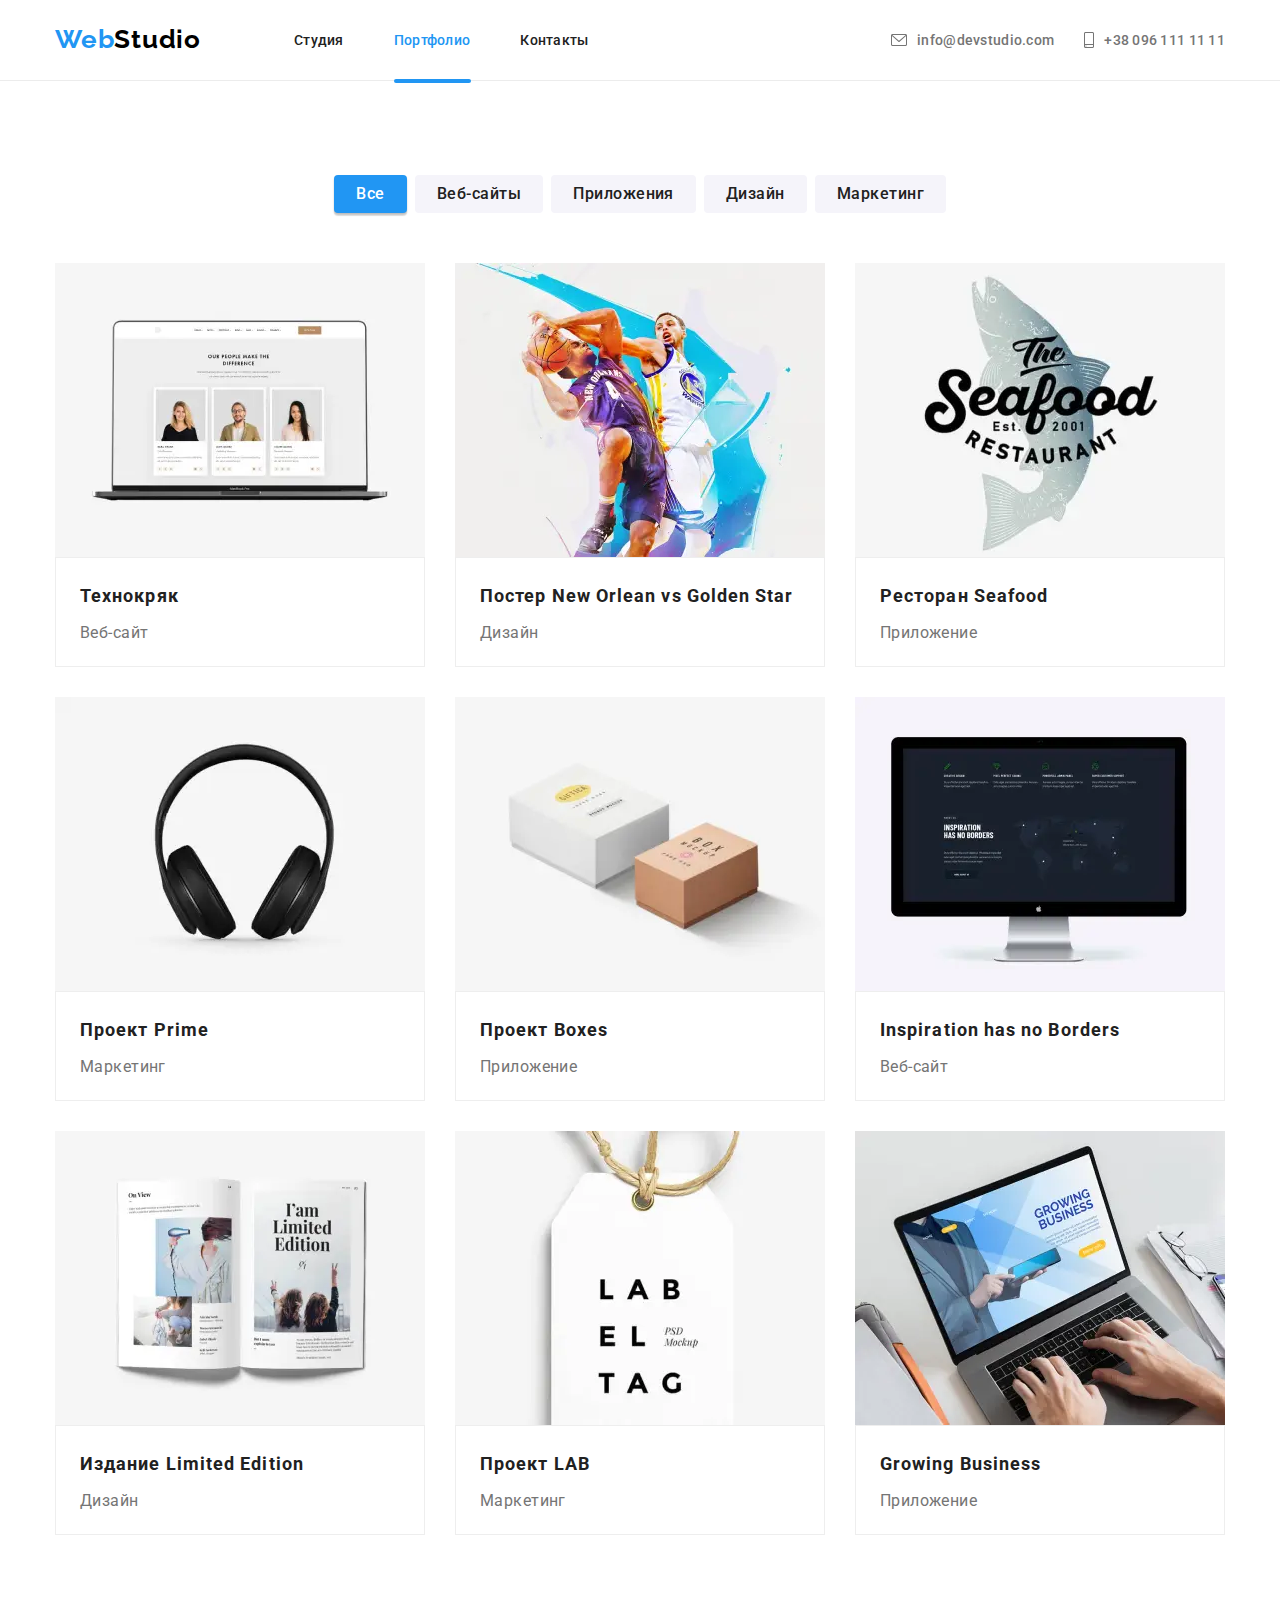
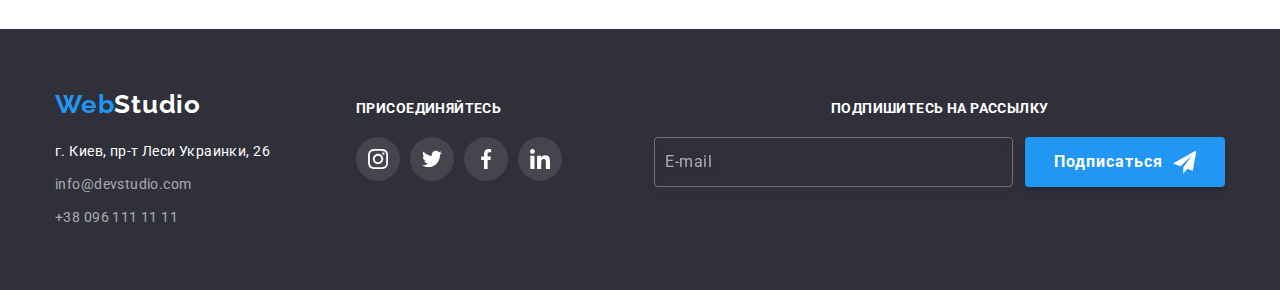
==== commit ea52231a: "hw" ====
--- a/portfolio.html
+++ b/portfolio.html
@@ -109,23 +109,23 @@
       <section class="section">
         <div class="container">
           <h1 class="visual-hidden">Наши работы</h1>
-          <!-- <ul class="filter-list list">
-            <li class="filter-list-item">
-              <button class="filter-btn current" type="button">Все</button>
-            </li>
-            <li class="filter-list-item">
-              <button class="filter-btn" type="button">Веб-сайты</button>
-            </li>
-            <li class="filter-list-item">
-              <button class="filter-btn" type="button">Приложения</button>
-            </li>
-            <li class="filter-list-item">
-              <button class="filter-btn" type="button">Дизайн</button>
-            </li>
-            <li class="filter-list-item">
-              <button class="filter-btn" type="button">Маркетинг</button>
-            </li>
-          </ul> -->
+          <ul class="filter">
+            <li class="filter__item">
+              <button class="filter__btn current" type="button">Все</button>
+            </li>
+            <li class="filter__item">
+              <button class="filter__btn" type="button">Веб-сайты</button>
+            </li>
+            <li class="filter__item">
+              <button class="filter__btn" type="button">Приложения</button>
+            </li>
+            <li class="filter__item">
+              <button class="filter__btn" type="button">Дизайн</button>
+            </li>
+            <li class="filter__item">
+              <button class="filter__btn" type="button">Маркетинг</button>
+            </li>
+          </ul>
 
           <ul class="gallery">
             <li class="gallery__item">
@@ -182,6 +182,7 @@
                     <img
                       src="./images/portfolio/technokr-mobile.jpg"
                       alt="Экран открытого ноутбука"
+                      class="picture-img"
                     />
                   </picture>
                   <p class="gallery__thumb-text">
@@ -247,7 +248,11 @@
                       "
                       media="(max-width: 767px)"
                     />
-                    <img src="./images/portfolio/poster-mobile.jpg" alt="Баскетбалисты" />
+                    <img
+                      src="./images/portfolio/poster-mobile.jpg"
+                      alt="Баскетбалисты"
+                      class="picture-img"
+                    />
                   </picture>
                   <p class="gallery__thumb-text">
                     Ресурс предлагает комплексные предложения с разным уровнем функционала и
@@ -380,7 +385,11 @@
                       "
                       media="(max-width: 767px)"
                     />
-                    <img src="./images/portfolio/prime-mobile.jpg" alt="Наушники" />
+                    <img
+                      src="./images/portfolio/prime-mobile.jpg"
+                      alt="Наушники"
+                      class="picture-img"
+                    />
                   </picture>
                   <p class="gallery__thumb-text">
                     Ресурс предлагает комплексные предложения с разным уровнем функционала и
@@ -444,7 +453,11 @@
                       "
                       media="(max-width: 767px)"
                     />
-                    <img src="./images/portfolio/boxes-mobile.jpg" alt="Две коробки" />
+                    <img
+                      src="./images/portfolio/boxes-mobile.jpg"
+                      alt="Две коробки"
+                      class="picture-img"
+                    />
                   </picture>
                   <p class="gallery__thumb-text">
                     Ресурс предлагает комплексные предложения с разным уровнем функционала и
@@ -508,7 +521,11 @@
                       "
                       media="(max-width: 767px)"
                     />
-                    <img src="./images/portfolio/inspiration-mobile.jpg" alt="Монитор" />
+                    <img
+                      src="./images/portfolio/inspiration-mobile.jpg"
+                      alt="Монитор"
+                      class="picture-img"
+                    />
                   </picture>
                   <p class="gallery__thumb-text">
                     Ресурс предлагает комплексные предложения с разным уровнем функционала и
@@ -572,7 +589,11 @@
                       "
                       media="(max-width: 767px)"
                     />
-                    <img src="./images/portfolio/limited-mobile.jpg" alt="Открытый журнал" />
+                    <img
+                      src="./images/portfolio/limited-mobile.jpg"
+                      alt="Открытый журнал"
+                      class="picture-img"
+                    />
                   </picture>
                   <p class="gallery__thumb-text">
                     Ресурс предлагает комплексные предложения с разным уровнем функционала и
@@ -636,7 +657,11 @@
                       "
                       media="(max-width: 767px)"
                     />
-                    <img src="./images/portfolio/lab-mobile.jpg" alt="Бирка от одежды" />
+                    <img
+                      src="./images/portfolio/lab-mobile.jpg"
+                      alt="Бирка от одежды"
+                      class="picture-img"
+                    />
                   </picture>
                   <p class="gallery__thumb-text">
                     Ресурс предлагает комплексные предложения с разным уровнем функционала и
@@ -700,7 +725,11 @@
                       "
                       media="(max-width: 767px)"
                     />
-                    <img src="./images/portfolio/growing-mobile.jpg" alt="Ноутбук" />
+                    <img
+                      src="./images/portfolio/growing-mobile.jpg"
+                      alt="Ноутбук"
+                      class="picture-img"
+                    />
                   </picture>
                   <p class="gallery__thumb-text">
                     Ресурс предлагает комплексные предложения с разным уровнем функционала и
@@ -721,87 +750,89 @@
     <!--Footer-->
     <footer class="footer">
       <div class="container footer__container-flex">
-        <div>
-          <a class="logo footer__logo" lang="en" href="./index.html"
-            >Web<span class="logo__part logo_theme_dark">Studio</span></a
-          >
-          <address class="contacts">
-            <ul>
-              <li class="contacts__item">
+        <div class="footer__tablet-container">
+          <div class="footer__nav-container">
+            <a class="logo footer__logo" lang="en" href="./index.html"
+              >Web<span class="logo__part logo_theme_dark">Studio</span></a
+            >
+            <address class="contacts">
+              <ul>
+                <li class="contacts__item">
+                  <a
+                    class="contacts__link"
+                    href="https://goo.gl/maps/qk6RUcyFLgprMAsa7"
+                    target="_blank"
+                    rel="noopener noreferrer"
+                  >
+                    г. Киев, пр-т Леси Украинки, 26
+                  </a>
+                </li>
+                <li class="contacts__item">
+                  <a class="contacts__link social__link_color_grey" href="mailto:info@devstudio.com"
+                    >info@devstudio.com</a
+                  >
+                </li>
+                <li class="contacts__item">
+                  <a class="contacts__link social__link_color_grey" href="tel:+380961111111"
+                    >+38 096 111 11 11</a
+                  >
+                </li>
+              </ul>
+            </address>
+          </div>
+          <div class="social__container">
+            <b class="social__text">присоединяйтесь</b>
+            <ul class="social">
+              <li class="social__item">
                 <a
-                  class="contacts__link"
-                  href="https://goo.gl/maps/qk6RUcyFLgprMAsa7"
+                  class="social__link social__link_theme_dark"
+                  href="#"
                   target="_blank"
                   rel="noopener noreferrer"
                 >
-                  г. Киев, пр-т Леси Украинки, 26
+                  <svg class="social__icon" width="20" height="20">
+                    <use href="./images/icons.svg#icon-instagram"></use>
+                  </svg>
                 </a>
               </li>
-              <li class="contacts__item">
-                <a class="contacts__link social__link_color_grey" href="mailto:info@devstudio.com"
-                  >info@devstudio.com</a
+              <li class="social__item">
+                <a
+                  href="#"
+                  class="social__link social__link_theme_dark"
+                  target="_blank"
+                  rel="noopener noreferrer"
                 >
+                  <svg class="social__icon" width="20" height="20">
+                    <use href="./images/icons.svg#icon-twitter"></use>
+                  </svg>
+                </a>
               </li>
-              <li class="contacts__item">
-                <a class="contacts__link social__link_color_grey" href="tel:+380961111111"
-                  >+38 096 111 11 11</a
+              <li class="social__item">
+                <a
+                  href="#"
+                  class="social__link social__link_theme_dark"
+                  target="_blank"
+                  rel="noopener noreferrer"
                 >
+                  <svg class="social__icon" width="20" height="20">
+                    <use href="./images/icons.svg#icon-facebook"></use>
+                  </svg>
+                </a>
+              </li>
+              <li class="social__item">
+                <a
+                  href="#"
+                  class="social__link social__link_theme_dark"
+                  target="_blank"
+                  rel="noopener noreferrer"
+                >
+                  <svg class="social__icon" width="20" height="20">
+                    <use href="./images/icons.svg#icon-linkedin"></use>
+                  </svg>
+                </a>
               </li>
             </ul>
-          </address>
-        </div>
-        <div class="social_container">
-          <b class="social__text">присоединяйтесь</b>
-          <ul class="social">
-            <li class="social__item">
-              <a
-                class="social__link social__link_theme_dark"
-                href="#"
-                target="_blank"
-                rel="noopener noreferrer"
-              >
-                <svg class="social__icon" width="20" height="20">
-                  <use href="./images/icons.svg#icon-instagram"></use>
-                </svg>
-              </a>
-            </li>
-            <li class="social__item">
-              <a
-                href="#"
-                class="social__link social__link_theme_dark"
-                target="_blank"
-                rel="noopener noreferrer"
-              >
-                <svg class="social__icon" width="20" height="20">
-                  <use href="./images/icons.svg#icon-twitter"></use>
-                </svg>
-              </a>
-            </li>
-            <li class="social__item">
-              <a
-                href="#"
-                class="social__link social__link_theme_dark"
-                target="_blank"
-                rel="noopener noreferrer"
-              >
-                <svg class="social__icon" width="20" height="20">
-                  <use href="./images/icons.svg#icon-facebook"></use>
-                </svg>
-              </a>
-            </li>
-            <li class="social__item">
-              <a
-                href="#"
-                class="social__link social__link_theme_dark"
-                target="_blank"
-                rel="noopener noreferrer"
-              >
-                <svg class="social__icon" width="20" height="20">
-                  <use href="./images/icons.svg#icon-linkedin"></use>
-                </svg>
-              </a>
-            </li>
-          </ul>
+          </div>
         </div>
         <form class="form">
           <b class="form__text">Подпишитесь на рассылку</b>
@@ -816,8 +847,8 @@
           </label>
         </form>
       </div>
-
-      <script src="./js/mobile-menu.js"></script>
     </footer>
+
+    <script src="./js/mobile-menu.js"></script>
   </body>
 </html>
--- a/css/main.min.css
+++ b/css/main.min.css
@@ -1 +1 @@
-:root{--primary-text-color: #212121;--secondary-text-color: #757575;--acsent-text-color: #2196F3;--primary-white-color: #ffffff;--secondary-background-color: #2F303A;--primary-font-family: "Roboto", sans-serif;--secondary-font-family: "Raleway", sans-serif}.visual-hidden{position:absolute;width:1px;height:1px;margin:-1px;border:0;padding:0;white-space:nowrap;clip-path:inset(100%);clip:rect(0 0 0 0);overflow:hidden}.form__btn,.contacts__link,.filter-list,.clients__link,.work__img-wrapper,.privilege__icon-wrapper,.modal-form-checkbox-label,.modal-btn,.mobile-menu__close-btn,.social__link{display:flex;align-items:center;justify-content:center}h1,h2,h3,h4,h5,h6,p{margin-top:0;margin-bottom:0}ul,ol{margin-top:0;margin-bottom:0;padding-left:0}img{display:block}body{background-color:var(--primary-white-color);font-family:var(--primary-font-family);font-size:14px;letter-spacing:.03em;color:var(--primary-text-color)}ul{list-style:none}a{text-decoration:none}.container{width:100%;padding-left:15px;padding-right:15px}@media screen and (min-width: 480px){.container{width:480px;margin:0 auto}}@media screen and (min-width: 768px){.container{width:768px}}@media screen and (min-width: 1200px){.container{width:1200px}}.section{padding-top:60px;padding-bottom:60px}.section__title{margin-bottom:30px;text-align:center;font-size:28px;font-weight:700;line-height:1.1785714286;letter-spacing:.03em}.section_other-background{background-color:#f5f4fa}.logo{display:block;font-family:var(--secondary-font-family);font-size:26px;font-weight:700;line-height:1.1923076923;letter-spacing:.03em;text-decoration:none;color:var(--acsent-text-color)}@media screen and (max-width: 768px){.logo.header__logo{padding-top:16px;padding-bottom:16px}.logo.footer__logo{text-align:center;margin-bottom:20px}}@media screen and (max-width: 1599px){.logo.header__logo{padding-top:26px;padding-bottom:26px}}@media screen and (min-width: 1600px){.logo.header__logo{padding-top:24px;padding-bottom:25px}}.logo__part{color:#000;transition:color 250ms cubic-bezier(0.4, 0, 0.2, 1)}.logo__part:hover,.logo__part:focus{color:var(--acsent-text-color)}.logo_theme_dark{color:var(--primary-white-color)}.social{display:flex;justify-content:center}.social__item:not(:last-child){margin-right:10px}.social__link{width:44px;height:44px;border-radius:50%;background-color:var(--primary-white-color);color:#afb1b8;transition:background-color 250ms cubic-bezier(0.4, 0, 0.2, 1),color 250ms cubic-bezier(0.4, 0, 0.2, 1)}.social__link.social__link_theme_dark{background:rgba(255,255,255,.1);color:var(--primary-white-color)}.social__link:hover,.social__link:focus{color:var(--primary-white-color);background-color:var(--acsent-text-color)}.social__icon{fill:currentColor}@media screen and (max-width: 767px){.mobile-menu{position:fixed;top:0;left:0;width:100%;height:100%;background-color:#fff;z-index:1;opacity:0;visibility:hidden;pointer-events:none;transition:opacity 250ms cubic-bezier(0.4, 0, 0.2, 1),visibility 250ms cubic-bezier(0.4, 0, 0.2, 1)}.mobile-menu.is-open{opacity:1;visibility:visible;pointer-events:auto}}.mobile-menu__container{position:relative;padding-left:40px;padding-top:48px;padding-bottom:48px}.mobile-menu__close-btn{position:absolute;top:10px;right:15px;border:none;background-color:rgba(0,0,0,0);padding:0;line-height:0;color:var(--primary-text-color);cursor:pointer}.mobile-menu__icon{fill:currentColor;transition:fill 250ms cubic-bezier(0.4, 0, 0.2, 1)}.mobile-menu__icon:not(:last-child){margin-bottom:32px}.mobile-menu__icon:hover,.mobile-menu__icon:focus{fill:var(--acsent-text-color)}.mobile-nav__item:not(:last-child){margin-bottom:32px}.mobile-nav__link{display:block;font-size:40px;font-weight:500;line-height:1.175;letter-spacing:.02em;color:var(--primary-text-color);text-decoration:none;transition:color 250ms cubic-bezier(0.4, 0, 0.2, 1)}.mobile-nav__link:hover,.mobile-nav__link:focus{color:var(--acsent-text-color)}.mobile-nav__link_current{position:relative;color:var(--acsent-text-color)}.mobile-contact{margin-top:302px}.mobile-contact__item:not(:last-child){margin-bottom:32px}.mobile-contact__phone{font-size:34px;font-weight:500;line-height:1.1764705882;letter-spacing:.02em;color:var(--acsent-text-color)}.mobile-contact__mail{font-size:24px;font-weight:500;line-height:1.1666666667;letter-spacing:.02em;color:var(--secondary-text-color)}.mobile-social{margin-top:64px;display:flex}.mobile-social__item:not(:last-child){position:relative;margin-right:10px}.mobile-social__item:not(:last-child)::after{content:"";position:absolute;top:10px;right:-20px;display:block;width:22px;border:1px solid rgba(33,33,33,.2);transform:rotate(90deg)}.mobile-social__item:not(:first-child){margin-left:10px}.mobile-social__link{font-size:18px;font-weight:500;line-height:1.2222222222;letter-spacing:.02em;color:var(--acsent-text-color)}@media screen and (min-width: 768px){.mobile-menu{display:none}}.backdrop{position:fixed;top:0;left:0;width:100%;height:100%;background-color:rgba(0,0,0,.2);transition:opacity 250ms cubic-bezier(0.4, 0, 0.2, 1),visibility 250ms cubic-bezier(0.4, 0, 0.2, 1)}.backdrop.is-hidden{opacity:0;visibility:hidden;pointer-events:none}.modal{position:absolute;min-height:690px;min-width:450px;top:50%;left:50%;transform:translate(-50%, -50%);padding:40px;background-color:var(--primary-white-color);box-shadow:0px 1px 3px rgba(0,0,0,.12),0px 1px 1px rgba(0,0,0,.14),0px 2px 1px rgba(0,0,0,.2);border-radius:4px}.modal-btn{position:absolute;top:8px;right:8px;width:30px;height:30px;padding:0;background-color:var(--primary-white-color);border:1px solid rgba(0,0,0,.1);border-radius:50%;color:#000;cursor:pointer}.modal-btn-icon{fill:currentColor;transition:fill 250ms cubic-bezier(0.4, 0, 0.2, 1)}.modal-btn-icon:hover,.modal-btn-icon:focus{fill:var(--acsent-text-color)}.modal-form{display:flex;flex-direction:column}.modal-form-title{margin-bottom:12px;text-align:center;font-size:20px;font-weight:700;line-height:1.5;letter-spacing:.03em}.modal-form-label{margin-bottom:10px}.modal-form-label-key{display:block;margin-bottom:4px;font-family:var(--primary-font-family);font-size:12px;font-weight:400;line-height:1.1666666667;letter-spacing:.01em;color:var(--secondary-text-color)}.modal-form-input-wrapper{position:relative;display:block}.modal-form-input{width:100%;height:40px;border:1px solid rgba(33,33,33,.2);border-radius:4px;padding-left:42px;transition:border-color 250ms cubic-bezier(0.4, 0, 0.2, 1)}.modal-form-input:focus,.modal-form-input:focus{outline:none;border-color:var(--acsent-text-color)}.modal-form-icon{position:absolute;top:50%;left:15px;transform:translateY(-50%);background-color:rgba(0,0,0,0);transition:fill 250ms cubic-bezier(0.4, 0, 0.2, 1)}.modal-form-input:focus+.modal-form-icon{fill:var(--acsent-text-color)}.label-textarea{margin-bottom:20px}.modal-form-text{display:block;width:100%;height:120px;border:1px solid rgba(33,33,33,.2);border-radius:4px;resize:none;padding:12px 16px;transition:border-color 250ms cubic-bezier(0.4, 0, 0.2, 1)}.modal-form-text:focus,.modal-form-text:focus{outline:none;border-color:var(--acsent-text-color)}.modal-form-text::placeholder{font-family:"Roboto",sans-serif;font-size:12px;font-weight:400;line-height:1.1666666667;letter-spacing:.01em;color:rgba(117,117,117,.5)}.modal-form-checkbox-label{font-size:12px;line-height:1.71;letter-spacing:.03em;color:var(--secondary-text-color);flex-wrap:wrap;margin-bottom:30px}.modal-form-checkbox-label::before{display:block;width:16px;height:15px;border:2px solid var(--primary-text-color);border-radius:3px;content:"";cursor:pointer;margin-right:8px}.modal-form-checkbox:checked+.modal-form-checkbox-label::before{background-image:url(../images/icon-check.svg);border:none}.modal-form-checkbox:focus+.modal-form-checkbox-label::before{border-color:var(--acsent-text-color)}.modal-form-link{color:var(--acsent-text-color)}.modal-form-btn{min-width:200px;align-self:center;font-size:16px;font-weight:700;line-height:1.875;letter-spacing:.06em;color:var(--primary-white-color);cursor:pointer;border:1px solid rgba(0,0,0,0);box-shadow:0px 4px 4px rgba(0,0,0,.15);border-radius:4px;background-color:var(--acsent-text-color);padding:12px 20px;transition:background-color 250ms cubic-bezier(0.4, 0, 0.2, 1)}.modal-form-btn:hover,.modal-form-btn:focus{background-color:#188ce8;outline:none}.header{border-bottom:1px solid #ececec}.header__container{display:flex;align-items:center}@media screen and (max-width: 1199px){.menu__link_current::after{width:calc(100% + 2px);bottom:-3px}.contact__link{font-size:12px;font-weight:500;line-height:1.1666666667}.contact__item:not(:last-child){margin-bottom:10px}.contact__icon{margin-right:8px}}@media screen and (max-width: 767px){.header__container{justify-content:space-between}.burger-btn{border:none;background-color:rgba(0,0,0,0);padding:0;line-height:0}.burger-btn__icon{fill:#000;transition:fill 250ms cubic-bezier(cubic-bezier(0.4, 0, 0.2, 1))}.burger-btn__icon:hover,.burger-btn__icon:focus{fill:var(--acsent-text-color)}.menu{display:none}.contact{display:none}}@media screen and (min-width: 768px){.burger-btn{display:none}.navigation,.menu{display:flex}.header__menu{margin-left:88px}.menu__item+.menu__item{margin-left:50px}.menu__link{display:block;padding-top:32px;padding-bottom:32px;font-size:14px;font-weight:500;line-height:1.1428571429;letter-spacing:.02em;color:var(--primary-text-color);transition:color 250ms cubic-bezier(0.4, 0, 0.2, 1)}.menu__link:hover,.menu__link:focus{color:var(--acsent-text-color)}.menu__link_current{position:relative;color:var(--acsent-text-color)}.menu__link_current::after{content:"";position:absolute;display:block;height:4px;background-color:var(--acsent-text-color);border-radius:2px;left:0;bottom:-3px}.contact{margin-left:auto}.contact__link{display:flex;align-items:center;letter-spacing:.02em;color:var(--secondary-text-color);transition:color 250ms cubic-bezier(0.4, 0, 0.2, 1)}.contact__link:hover,.contact__link:focus{color:var(--acsent-text-color)}.contact__item+.contact__item{display:flex;align-items:center}.contact__icon{fill:currentColor}}@media screen and (min-width: 1199px){.contact{display:flex;align-items:center}.header__menu{margin-left:93px}.menu__link_current::after{width:calc(100% + 1px)}.contact__link{padding-top:32px;padding-bottom:32px;font-size:14px;font-weight:500;line-height:1.1428571429}.contact__item+.contact__item{margin-left:30px}.contact__icon{margin-right:10px}}.hero{padding-top:118px;padding-bottom:118px;max-height:400px;text-align:center;margin-left:auto;margin-right:auto;background-image:linear-gradient(to right, rgba(47, 48, 58, 0.4), rgba(47, 48, 58, 0.4)),url("../images/hero/header-mobile-img.jpg");background-repeat:no-repeat;background-size:cover;background-position:center;background-color:#c4c4c4}@media(min-device-pixel-ratio: 2),(min-resolution: 192dpi),(min-resolution: 2dppx){.hero{background-image:url("../images/hero/header -mobile-img@2x.jpg")}}.hero__title{margin-bottom:30px;font-size:26px;font-weight:900;line-height:1.6153846154;letter-spacing:.06em;text-transform:uppercase;text-align:center;color:var(--primary-white-color)}.hero__btn{padding:10px 32px;min-width:200px;font-family:var(--primary-font-family);font-size:16px;font-weight:700;line-height:1.875;text-align:center;letter-spacing:.06em;color:var(--primary-white-color);background-color:var(--acsent-text-color);box-shadow:0px 4px 4px rgba(0,0,0,.15);border-radius:4px;border:0px solid rgba(0,0,0,0)}.privilege__item{width:450px}.privilege__item:not(:last-child){margin-bottom:30px}.privilege__icon-wrapper{min-height:120px;background:#f5f4fa;border-radius:4px}.privilege__title{margin-bottom:10px;margin-top:30px;font-size:14px;font-weight:700;line-height:1.1428571429;text-transform:uppercase;text-align:center}.privilege__text{line-height:1.71;color:var(--secondary-text-color)}.work{display:flex}.work__item{flex-basis:calc((100% - 60px)/3);margin-right:30px;position:relative}.work__item:last-child{margin-right:0px}.work__link{display:block;text-decoration:none}.work__img-wrapper{background-color:rgba(47,48,58,.8);min-width:100%;height:70px;position:absolute;bottom:0;left:0}.work__title{font-size:14px;font-weight:700;line-height:1.1428571429;text-transform:uppercase;color:var(--primary-white-color);text-decoration:none}.team__item{width:450px;background-color:var(--primary-white-color);box-shadow:0px 1px 3px rgba(0,0,0,.12),0px 1px 1px rgba(0,0,0,.14),0px 2px 1px rgba(0,0,0,.2);border-radius:0px 0px 4px 4px}.team__item:not(:last-child){margin-bottom:30px}.team__box{padding-top:30px;padding-bottom:24px;background-color:#fff;border-radius:0px 0px 4px 4px}.team__title{margin-bottom:10px;font-size:16px;font-weight:500;line-height:1.1875;letter-spacing:.03em;text-align:center}.team__text{font-size:16px;line-height:1.19;letter-spacing:.03em;color:var(--secondary-text-color);text-align:center;margin-bottom:16px}.clients{display:flex;flex-wrap:wrap}.clients__link{width:210px;height:92px;border:1px solid #afb1b8;border-radius:4px;background-color:var(--primary-white-color);color:#afb1b8;transition:color 250ms cubic-bezier(0.4, 0, 0.2, 1),border 250ms cubic-bezier(0.4, 0, 0.2, 1)}.clients__link:hover,.clients__link:focus{color:var(--acsent-text-color);border:1px solid var(--acsent-text-color)}.clients__item:not(:last-child){flex-basis:calc((100% - 60px)/3);margin-right:30px;margin-bottom:30px}.clients__item:not(:last-child):nth-child(2n){margin-right:0px}.clients__item:not(:last-child):nth-last-child(-n+2){margin-bottom:0px}.clients__icon{fill:currentColor}.filter-list{margin-bottom:50px}.filter-list-item:not(:last-child){margin-right:8px}.filter-btn{padding:6px 22px;min-width:73px;font-family:var(--primary-font-family);font-size:16px;font-weight:500;line-height:1.625;letter-spacing:.03em;text-align:center;color:var(--primary-text-color);background:#f5f4fa;cursor:pointer;border:0px solid rgba(0,0,0,0);border-radius:4px;transition:color 250ms cubic-bezier(0.4, 0, 0.2, 1),background-color 250ms cubic-bezier(0.4, 0, 0.2, 1),box-shadow 250ms cubic-bezier(0.4, 0, 0.2, 1)}.filter-btn:hover,.filter-btn:focus{color:var(--primary-white-color);background-color:var(--acsent-text-color);box-shadow:0px 3px 1px rgba(0,0,0,.1),0px 1px 2px rgba(0,0,0,.08),0px 2px 2px rgba(0,0,0,.12)}.filter-btn.current{color:var(--primary-white-color);background:var(--acsent-text-color);box-shadow:0px 3px 1px rgba(0,0,0,.1),0px 1px 2px rgba(0,0,0,.08),0px 2px 2px rgba(0,0,0,.12)}.gallery__item{margin-bottom:30px}.gallery__item:not(:last-child){margin-bottom:30px}.gallery__link{text-decoration:none;display:block;transition:box-shadow 250ms cubic-bezier(0.4, 0, 0.2, 1)}.gallery__link:hover,.gallery__link:focus{box-shadow:0px 1px 1px rgba(0,0,0,.12),0px 4px 4px rgba(0,0,0,.06),1px 4px 6px rgba(0,0,0,.16)}.gallery__img-wrapper{padding:20px 24px;min-width:450px;background:#fff;border:1px solid #eee}.gallery__titel{margin-bottom:4px;font-size:18px;font-weight:700;line-height:2;letter-spacing:.06em;color:var(--primary-text-color)}.gallery__text{font-size:16px;line-height:1.88;color:var(--secondary-text-color)}.gallery__thumb{position:relative;overflow:hidden}.gallery__thumb-text{position:absolute;top:0;left:0;width:100%;height:100%;font-size:18px;line-height:1.56;letter-spacing:.03em;color:var(--primary-white-color);background-color:rgba(33,150,243,.9);padding:77px 24px;overflow:auto;transform:translateY(100%);transition:transform 250ms cubic-bezier(0.4, 0, 0.2, 1)}.gallery__link:hover .gallery__thumb-text,.gallery__link:focus .gallery__thumb-text{transform:translateY(0%)}.footer{padding-top:60px;padding-bottom:60px;background-color:var(--secondary-background-color)}.contacts__item:not(:last-child){margin-bottom:9px;display:block}.contacts__link{font-style:normal;line-height:1.71;color:var(--primary-white-color);text-decoration:none;transition:color 250ms cubic-bezier(0.4, 0, 0.2, 1)}.contacts__link:hover,.contacts__link:focus{color:var(--acsent-text-color)}.social__link_color_grey{color:rgba(255,255,255,.6)}.social__text,.form__text{display:block;margin-top:60px;margin-bottom:20px;text-align:center;font-weight:700;line-height:1.14;letter-spacing:.03em;text-transform:uppercase;color:var(--primary-white-color)}.form__input{width:450px;height:50px;padding-left:10px;background-color:rgba(0,0,0,0);border:1px solid rgba(255,255,255,.3);filter:drop-shadow(0px 4px 4px rgba(0, 0, 0, 0.15));border-radius:4px;color:var(--primary-white-color)}.form__input::placeholder{font-size:16px;font-weight:400;line-height:1.25;letter-spacing:.03em;color:rgba(255,255,255,.6)}.form__btn{min-width:200px;padding:10px 29px;margin-left:auto;margin-right:auto;margin-top:20px;cursor:pointer;border:none;background-color:var(--acsent-text-color);box-shadow:0px 4px 4px rgba(0,0,0,.15);border-radius:4px}.form__btn-text{align-items:center;text-align:center;margin-right:10px;font-size:16px;font-weight:700;line-height:1.875;letter-spacing:.06em;color:var(--primary-white-color)}/*# sourceMappingURL=main.min.css.map */+:root{--primary-text-color: #212121;--secondary-text-color: #757575;--acsent-text-color: #2196F3;--primary-white-color: #ffffff;--secondary-background-color: #2F303A;--primary-font-family: "Roboto", sans-serif;--secondary-font-family: "Raleway", sans-serif}.visual-hidden{position:absolute;width:1px;height:1px;margin:-1px;border:0;padding:0;white-space:nowrap;clip-path:inset(100%);clip:rect(0 0 0 0);overflow:hidden}.form__btn,.contacts__link,.clients__link,.work__img-wrapper,.privilege__icon-wrapper,.modal-form-checkbox-label,.modal-btn,.mobile-menu__close-btn,.social__link{display:flex;align-items:center;justify-content:center}h1,h2,h3,h4,h5,h6,p{margin-top:0;margin-bottom:0}ul,ol{margin-top:0;margin-bottom:0;padding-left:0}img{display:block}body{background-color:var(--primary-white-color);font-family:var(--primary-font-family);font-size:14px;letter-spacing:.03em;color:var(--primary-text-color)}ul{list-style:none}a{text-decoration:none}.container{width:100%;padding-left:15px;padding-right:15px}@media screen and (min-width: 480px){.container{width:480px;margin:0 auto}}@media screen and (min-width: 768px){.container{width:768px}}@media screen and (min-width: 1200px){.container{width:1200px}}.section{padding-top:60px;padding-bottom:60px}.section__title{margin-bottom:30px;text-align:center;font-size:28px;font-weight:700;line-height:1.1785714286;letter-spacing:.03em}.section_other-background{background-color:#f5f4fa}@media screen and (min-width: 1200px){.section{padding-top:94px;padding-bottom:94px}.section_no-padding-top{padding-top:0px}.section__title{margin-bottom:50px;text-align:center;font-size:36px;line-height:1.17;letter-spacing:.03em}}.logo{display:block;font-family:var(--secondary-font-family);font-size:26px;font-weight:700;line-height:1.1923076923;letter-spacing:.03em;text-decoration:none;color:var(--acsent-text-color)}@media screen and (max-width: 767px){.logo.header__logo{padding-top:16px;padding-bottom:16px}.logo.footer__logo{text-align:center;margin-bottom:20px}}@media screen and (max-width: 1199px){.logo.header__logo{padding-top:26px;padding-bottom:26px}.logo.footer__logo{text-align:center;margin-bottom:20px}}@media screen and (min-width: 1200px){.logo.header__logo{padding-top:24px;padding-bottom:25px}}.logo__part{color:#000;transition:color 250ms cubic-bezier(0.4, 0, 0.2, 1)}.logo__part:hover,.logo__part:focus{color:var(--acsent-text-color)}.logo_theme_dark{color:var(--primary-white-color)}.social{display:flex;justify-content:center}.social__item:not(:last-child){margin-right:10px}.social__link{width:44px;height:44px;border-radius:50%;background-color:var(--primary-white-color);color:#afb1b8;transition:background-color 250ms cubic-bezier(0.4, 0, 0.2, 1),color 250ms cubic-bezier(0.4, 0, 0.2, 1)}.social__link.social__link_theme_dark{background:rgba(255,255,255,.1);color:var(--primary-white-color)}.social__link:hover,.social__link:focus{color:var(--primary-white-color);background-color:var(--acsent-text-color)}.social__icon{fill:currentColor}@media screen and (max-width: 767px){.mobile-menu{position:fixed;top:0;left:0;width:100%;height:100%;background-color:#fff;z-index:1;opacity:0;visibility:hidden;pointer-events:none;transition:opacity 250ms cubic-bezier(0.4, 0, 0.2, 1),visibility 250ms cubic-bezier(0.4, 0, 0.2, 1)}.mobile-menu.is-open{opacity:1;visibility:visible;pointer-events:auto}}.mobile-menu__container{max-width:796px;max-height:480px;position:relative;padding-left:40px;padding-top:48px;padding-bottom:48px}.mobile-menu__close-btn{position:absolute;top:10px;right:15px;border:none;background-color:rgba(0,0,0,0);padding:0;line-height:0;color:var(--primary-text-color);cursor:pointer}.mobile-menu__icon{fill:currentColor;transition:fill 250ms cubic-bezier(0.4, 0, 0.2, 1)}.mobile-menu__icon:not(:last-child){margin-bottom:32px}.mobile-menu__icon:hover,.mobile-menu__icon:focus{fill:var(--acsent-text-color)}.mobile-nav__item:not(:last-child){margin-bottom:32px}.mobile-nav__link{display:block;font-size:40px;font-weight:500;line-height:1.175;letter-spacing:.02em;color:var(--primary-text-color);text-decoration:none;transition:color 250ms cubic-bezier(0.4, 0, 0.2, 1)}.mobile-nav__link:hover,.mobile-nav__link:focus{color:var(--acsent-text-color)}.mobile-nav__link_current{position:relative;color:var(--acsent-text-color)}.mobile-contact{margin-top:302px}.mobile-contact__item:not(:last-child){margin-bottom:32px}.mobile-contact__phone{font-size:34px;font-weight:500;line-height:1.1764705882;letter-spacing:.02em;color:var(--acsent-text-color)}.mobile-contact__mail{font-size:24px;font-weight:500;line-height:1.1666666667;letter-spacing:.02em;color:var(--secondary-text-color)}.mobile-social{margin-top:64px;display:flex}.mobile-social__item:not(:last-child){position:relative;margin-right:10px}.mobile-social__item:not(:last-child)::after{content:"";position:absolute;top:10px;right:-20px;display:block;width:22px;border:1px solid rgba(33,33,33,.2);transform:rotate(90deg)}.mobile-social__item:not(:first-child){margin-left:10px}.mobile-social__link{font-size:18px;font-weight:500;line-height:1.2222222222;letter-spacing:.02em;color:var(--acsent-text-color)}@media screen and (min-width: 768px){.mobile-menu{display:none}}.backdrop{position:fixed;top:0;left:0;width:100%;height:100%;background-color:rgba(0,0,0,.2);transition:opacity 250ms cubic-bezier(0.4, 0, 0.2, 1),visibility 250ms cubic-bezier(0.4, 0, 0.2, 1)}.backdrop.is-hidden{opacity:0;visibility:hidden;pointer-events:none}.modal{position:absolute;top:50%;left:50%;transform:translate(-50%, -50%);padding:40px;background-color:var(--primary-white-color);box-shadow:0px 1px 3px rgba(0,0,0,.12),0px 1px 1px rgba(0,0,0,.14),0px 2px 1px rgba(0,0,0,.2);border-radius:4px}.modal-btn{position:absolute;top:8px;right:8px;width:30px;height:30px;padding:0;background-color:var(--primary-white-color);border:1px solid rgba(0,0,0,.1);border-radius:50%;color:#000;cursor:pointer}.modal-btn-icon{fill:currentColor;transition:fill 250ms cubic-bezier(0.4, 0, 0.2, 1)}.modal-btn-icon:hover,.modal-btn-icon:focus{fill:var(--acsent-text-color)}@media screen and (min-width: 1200px){.modal{min-height:581px;min-width:528px}}@media screen and (max-width: 1199px){.modal{min-height:609px;min-width:450px}}.modal-form{display:flex;flex-direction:column}.modal-form-title{margin-bottom:12px;text-align:center;font-size:20px;font-weight:700;line-height:1.5;letter-spacing:.03em}.modal-form-label{margin-bottom:10px}.modal-form-label-key{display:block;margin-bottom:4px;font-family:var(--primary-font-family);font-size:12px;font-weight:400;line-height:1.1666666667;letter-spacing:.01em;color:var(--secondary-text-color)}.modal-form-input-wrapper{position:relative;display:block}.modal-form-input{width:100%;height:40px;border:1px solid rgba(33,33,33,.2);border-radius:4px;padding-left:42px;transition:border-color 250ms cubic-bezier(0.4, 0, 0.2, 1)}.modal-form-input:focus,.modal-form-input:focus{outline:none;border-color:var(--acsent-text-color)}.modal-form-icon{position:absolute;top:50%;left:15px;transform:translateY(-50%);background-color:rgba(0,0,0,0);transition:fill 250ms cubic-bezier(0.4, 0, 0.2, 1)}.modal-form-input:focus+.modal-form-icon{fill:var(--acsent-text-color)}.label-textarea{margin-bottom:20px}.modal-form-text{display:block;width:100%;height:120px;border:1px solid rgba(33,33,33,.2);border-radius:4px;resize:none;padding:12px 16px;transition:border-color 250ms cubic-bezier(0.4, 0, 0.2, 1)}.modal-form-text:focus,.modal-form-text:focus{outline:none;border-color:var(--acsent-text-color)}.modal-form-text::placeholder{font-family:"Roboto",sans-serif;font-size:12px;font-weight:400;line-height:1.1666666667;letter-spacing:.01em;color:rgba(117,117,117,.5)}.modal-form-checkbox-label{font-size:12px;line-height:1.71;letter-spacing:.03em;color:var(--secondary-text-color);flex-wrap:wrap;margin-bottom:30px}.modal-form-checkbox-label::before{display:block;width:16px;height:15px;border:2px solid var(--primary-text-color);border-radius:3px;content:"";cursor:pointer;margin-right:8px}.modal-form-checkbox:checked+.modal-form-checkbox-label::before{background-image:url(../images/icon-check.svg);border:none}.modal-form-checkbox:focus+.modal-form-checkbox-label::before{border-color:var(--acsent-text-color)}.modal-form-link{color:var(--acsent-text-color)}.modal-form-btn{min-width:200px;align-self:center;font-size:16px;font-weight:700;line-height:1.875;letter-spacing:.06em;color:var(--primary-white-color);cursor:pointer;border:1px solid rgba(0,0,0,0);box-shadow:0px 4px 4px rgba(0,0,0,.15);border-radius:4px;background-color:var(--acsent-text-color);padding:12px 20px;transition:background-color 250ms cubic-bezier(0.4, 0, 0.2, 1)}.modal-form-btn:hover,.modal-form-btn:focus{background-color:#188ce8;outline:none}@media screen and (min-width: 1200px){modal-form-title{font-size:20px;font-weight:700;line-height:1.15;letter-spacing:.03em}}.header{border-bottom:1px solid #ececec}.header__container{display:flex;align-items:center}@media screen and (max-width: 1199px){.menu__link_current::after{width:calc(100% + 2px);bottom:-1px}.contact__link{font-size:12px;font-weight:500;line-height:1.1666666667}.contact__item:not(:last-child){margin-bottom:10px}.contact__icon{margin-right:8px}}@media screen and (max-width: 767px){.header__container{justify-content:space-between}.burger-btn{border:none;background-color:rgba(0,0,0,0);padding:0;line-height:0}.burger-btn__icon{fill:#000;transition:fill 250ms cubic-bezier(cubic-bezier(0.4, 0, 0.2, 1))}.burger-btn__icon:hover,.burger-btn__icon:focus{fill:var(--acsent-text-color)}.menu{display:none}.contact{display:none}}@media screen and (min-width: 768px){.burger-btn{display:none}.navigation,.menu{display:flex}.header__menu{margin-left:88px}.menu__item+.menu__item{margin-left:50px}.menu__link{display:block;padding-top:32px;padding-bottom:32px;font-size:14px;font-weight:500;line-height:1.1428571429;letter-spacing:.02em;color:var(--primary-text-color);transition:color 250ms cubic-bezier(0.4, 0, 0.2, 1)}.menu__link:hover,.menu__link:focus{color:var(--acsent-text-color)}.menu__link_current{position:relative;color:var(--acsent-text-color)}.menu__link_current::after{content:"";position:absolute;display:block;height:4px;background-color:var(--acsent-text-color);border-radius:2px;left:0;bottom:-3px}.contact{margin-left:auto}.contact__link{display:flex;align-items:center;letter-spacing:.02em;color:var(--secondary-text-color);transition:color 250ms cubic-bezier(0.4, 0, 0.2, 1)}.contact__link:hover,.contact__link:focus{color:var(--acsent-text-color)}.contact__item+.contact__item{display:flex;align-items:center}.contact__icon{fill:currentColor}}@media screen and (min-width: 1200px){.contact{display:flex;align-items:center}.header__menu{margin-left:93px}.menu__link_current::after{width:calc(100% + 1px)}.contact__link{padding-top:32px;padding-bottom:32px;font-size:14px;font-weight:500;line-height:1.1428571429}.contact__item+.contact__item{margin-left:30px}.contact__icon{margin-right:10px}}.hero{text-align:center;margin-left:auto;margin-right:auto;background-repeat:no-repeat;background-size:cover;background-position:center;background-color:#c4c4c4}.hero__title{margin-bottom:30px;letter-spacing:.06em;text-transform:uppercase;text-align:center;color:var(--primary-white-color)}.hero__btn{padding:10px 32px;min-width:200px;font-family:var(--primary-font-family);font-size:16px;font-weight:700;line-height:1.875;text-align:center;letter-spacing:.06em;color:var(--primary-white-color);background-color:var(--acsent-text-color);box-shadow:0px 4px 4px rgba(0,0,0,.15);cursor:pointer;border-radius:4px;border:0px solid rgba(0,0,0,0)}@media screen and (max-width: 1199px){.hero{padding-top:118px;padding-bottom:118px;max-width:768px;height:400px;background-image:linear-gradient(to right, rgba(47, 48, 58, 0.4), rgba(47, 48, 58, 0.4)),url("../images/hero/hero-tablet.jpg")}}@media screen and (max-width: 1199px)and (min-device-pixel-ratio: 2),screen and (max-width: 1199px)and (min-resolution: 192dpi),screen and (max-width: 1199px)and (min-resolution: 2dppx){.hero{background-image:url("../images/hero/hero-tablet@2x.jpg")}}@media screen and (max-width: 1199px){.hero__title{font-size:26px;font-weight:900;line-height:1.6153846154}}@media screen and (max-width: 767px){.hero{max-width:480px;background-image:linear-gradient(to right, rgba(47, 48, 58, 0.4), rgba(47, 48, 58, 0.4)),url("../images/hero/hero-mobile.jpg")}}@media screen and (max-width: 767px)and (min-device-pixel-ratio: 2),screen and (max-width: 767px)and (min-resolution: 192dpi),screen and (max-width: 767px)and (min-resolution: 2dppx){.hero{background-image:url("../images/hero/hero-mobile@2x.jpg")}}@media screen and (min-width: 1200px){.hero{padding-top:200px;padding-bottom:200px;height:600px;max-height:1600px;background-image:linear-gradient(to right, rgba(47, 48, 58, 0.4), rgba(47, 48, 58, 0.4)),url("../images/hero/hero.jpg")}}@media screen and (min-width: 1200px)and (min-device-pixel-ratio: 2),screen and (min-width: 1200px)and (min-resolution: 192dpi),screen and (min-width: 1200px)and (min-resolution: 2dppx){.hero{background-image:url("../images/hero/hero@2x.jpg")}}@media screen and (min-width: 1200px){.hero__title{font-size:44px;font-weight:900;line-height:1.3636363636}}.privilege__icon-wrapper{min-height:120px;background:#f5f4fa;border-radius:4px}.privilege__title{margin-bottom:10px;margin-top:30px;font-size:14px;font-weight:700;line-height:1.1428571429;text-transform:uppercase}.privilege__text{line-height:1.71;color:var(--secondary-text-color)}@media screen and (min-width: 768px){.privilege{display:flex;flex-wrap:wrap}.privilege__item{flex-basis:calc((100% - 30px)/2)}.privilege__item:nth-child(odd){margin-right:30px}.privilege__item:nth-child(n+3){margin-bottom:30px}}@media screen and (min-width: 1200px){.privilege{display:flex}.privilege__item{flex-basis:calc((100% - 90px)/4)}.privilege__item:not(:last-child){margin-right:30px}}@media screen and (max-width: 767px){.privilege__item{max-width:450px}.privilege__item:not(:last-child){margin-bottom:30px}.privilege__title{text-align:center}}@media screen and (max-width: 1199px){.section_no-padding-top{display:none}}.work{display:flex}.work__item{flex-basis:calc((100% - 60px)/3);margin-right:30px;position:relative}.work__item:last-child{margin-right:0px}.work__link{display:block;text-decoration:none}.work__img-wrapper{background-color:rgba(47,48,58,.8);min-width:100%;height:70px;position:absolute;bottom:0;left:0}.work__title{font-size:14px;font-weight:700;line-height:1.1428571429;text-transform:uppercase;color:var(--primary-white-color);text-decoration:none}.team__item{background-color:var(--primary-white-color);box-shadow:0px 1px 3px rgba(0,0,0,.12),0px 1px 1px rgba(0,0,0,.14),0px 2px 1px rgba(0,0,0,.2);border-radius:0px 0px 4px 4px}.picture-img{width:100%}.team__box{padding-top:30px;padding-bottom:24px;background-color:#fff;border-radius:0px 0px 4px 4px}.team__title{margin-bottom:10px;font-size:16px;font-weight:500;line-height:1.1875;letter-spacing:.03em;text-align:center}.team__text{font-size:16px;line-height:1.19;letter-spacing:.03em;color:var(--secondary-text-color);text-align:center;margin-bottom:16px}@media screen and (max-width: 1199px){.team__item{flex-basis:calc((100% - 30px)/2);margin-right:30px;margin-bottom:30px}.team__item:nth-child(even){margin-right:0px}.team__item:nth-child(n+3){margin-bottom:0px}.team__box{padding-bottom:24px}}@media screen and (max-width: 767px){.team__item{width:450px}.team__item:not(:last-child){margin-bottom:30px}}@media screen and (min-width: 768px){.team{display:flex;flex-wrap:wrap}}@media screen and (min-width: 1200px){.team__item{flex-basis:calc((100% - 90px)/4)}.team__item:not(:last-child){margin-right:30px}}.clients{display:flex}.clients__link{height:92px;border:1px solid #afb1b8;border-radius:4px;background-color:var(--primary-white-color);color:#afb1b8;transition:color 250ms cubic-bezier(0.4, 0, 0.2, 1),border 250ms cubic-bezier(0.4, 0, 0.2, 1)}.clients__link:hover,.clients__link:focus{color:var(--acsent-text-color);border:1px solid var(--acsent-text-color)}.clients__icon{fill:currentColor}@media screen and (max-width: 1199px){.clients{flex-wrap:wrap;gap:30px}.clients__item{flex-basis:calc((100% - 60px)/3)}}@media screen and (max-width: 767px){.clients__item{flex-basis:calc((100% - 30px)/2);gap:30px}}@media screen and (min-width: 1200px){.clients{justify-content:center}.clients__link{width:170px}.clients__item:not(:last-child){margin-right:30px}}.filter{display:flex;align-items:center}.filter__item:not(:last-child){margin-right:8px}.filter__btn{padding:6px 22px;min-width:73px;font-family:var(--primary-font-family);font-size:16px;font-weight:500;line-height:1.625;letter-spacing:.03em;text-align:center;color:var(--primary-text-color);background:#f5f4fa;cursor:pointer;border:0px solid rgba(0,0,0,0);border-radius:4px;transition:color 250ms cubic-bezier(0.4, 0, 0.2, 1),background-color 250ms cubic-bezier(0.4, 0, 0.2, 1),box-shadow 250ms cubic-bezier(0.4, 0, 0.2, 1)}.filter__btn:hover,.filter__btn:focus{color:var(--primary-white-color);background-color:var(--acsent-text-color);box-shadow:0px 3px 1px rgba(0,0,0,.1),0px 1px 2px rgba(0,0,0,.08),0px 2px 2px rgba(0,0,0,.12)}.filter__btn.current{color:var(--primary-white-color);background:var(--acsent-text-color);box-shadow:0px 3px 1px rgba(0,0,0,.1),0px 1px 2px rgba(0,0,0,.08),0px 2px 2px rgba(0,0,0,.12)}@media screen and (max-width: 767px){.filter{flex-wrap:wrap;justify-content:flex-start;margin-bottom:40px}.filter__item:nth-child(-n+3){margin-bottom:15px}}@media screen and (min-width: 768px){.filter{justify-content:center;margin-bottom:30px}}@media screen and (min-width: 1200px){.filter{margin-bottom:50px}}.gallery__link{text-decoration:none;display:block;transition:box-shadow 250ms cubic-bezier(0.4, 0, 0.2, 1)}.gallery__link:hover,.gallery__link:focus{box-shadow:0px 1px 1px rgba(0,0,0,.12),0px 4px 4px rgba(0,0,0,.06),1px 4px 6px rgba(0,0,0,.16)}.gallery__img-wrapper{min-height:110px;padding-top:20px;padding-left:24px;background:#fff;border:1px solid #eee}.gallery__titel{margin-bottom:4px;font-size:18px;font-weight:700;line-height:2;letter-spacing:.06em;color:var(--primary-text-color)}.gallery__text{font-size:16px;line-height:1.88;color:var(--secondary-text-color)}.gallery__thumb{position:relative;overflow:hidden}.gallery__thumb-text{position:absolute;top:0;left:0;width:100%;height:100%;font-size:18px;line-height:1.56;letter-spacing:.03em;color:var(--primary-white-color);background-color:rgba(33,150,243,.9);padding:77px 24px;overflow:auto;transform:translateY(100%);transition:transform 250ms cubic-bezier(0.4, 0, 0.2, 1)}.gallery__link:hover .gallery__thumb-text,.gallery__link:focus .gallery__thumb-text{transform:translateY(0%)}@media screen and (min-width: 768px){.gallery{display:flex;flex-wrap:wrap;gap:30px}.gallery__item{flex-basis:calc((100% - 30px)/2)}.gallery__img-wrapper{max-width:354px}}@media screen and (min-width: 1200px){.gallery__item{flex-basis:calc((100% - 60px)/3)}.gallery__img-wrapper{max-width:370px}}@media screen and (max-width: 767px){.gallery__item{margin-bottom:30px}.gallery__item:not(:last-child){margin-bottom:30px}.gallery__img-wrapper{max-width:450px}}.footer{padding-top:60px;padding-bottom:60px;background-color:var(--secondary-background-color)}.contacts__item{display:block}.contacts__link{font-style:normal;line-height:1.71;color:var(--primary-white-color);text-decoration:none;transition:color 250ms cubic-bezier(0.4, 0, 0.2, 1)}.contacts__link:hover,.contacts__link:focus{color:var(--acsent-text-color)}.social__link_color_grey{color:rgba(255,255,255,.6)}.social__text,.form__text{display:block;margin-bottom:20px;font-weight:700;line-height:1.14;letter-spacing:.03em;text-transform:uppercase;color:var(--primary-white-color)}.form__input{height:50px;width:100%;padding-left:10px;background-color:rgba(0,0,0,0);border:1px solid rgba(255,255,255,.3);filter:drop-shadow(0px 4px 4px rgba(0, 0, 0, 0.15));border-radius:4px;color:var(--primary-white-color)}.form__input::placeholder{font-size:16px;font-weight:400;line-height:1.25;letter-spacing:.03em;color:rgba(255,255,255,.6)}.form__btn{min-width:200px;padding:10px 29px;margin-left:auto;margin-right:auto;cursor:pointer;border:none;background-color:var(--acsent-text-color);box-shadow:0px 4px 4px rgba(0,0,0,.15);border-radius:4px}.form__btn-text{align-items:center;text-align:center;margin-right:10px;font-size:16px;font-weight:700;line-height:1.875;letter-spacing:.06em;color:var(--primary-white-color)}@media screen and (max-width: 767px){.social__container{margin-top:60px}.form{margin-top:60px}}@media screen and (max-width: 1199px){.contacts__item{text-align:center}.form{margin-right:auto;margin-left:auto}.form__input{max-width:450px}.social__text,.form__text{text-align:center}.form__btn{margin-top:20px}}@media screen and (min-width: 768px){.footer__tablet-container{display:flex;align-items:baseline;justify-content:space-between}.contacts__link{display:flex;justify-content:center;align-items:center}.contacts__item:not(:last-child){margin-bottom:8px}.social_container{margin-right:89px}.form{display:block;text-align:center}}@media screen and (min-width: 1200px){.footer__container-flex{display:flex;align-items:baseline}.footer__nav-container{margin-right:70px}.contacts{margin-top:20px;min-width:231px}.contacts__item:not(:last-child){margin-bottom:9px}.contacts__link{display:block}.form{margin-left:auto}.form__label{display:flex}.form__input{min-width:358px}.form__btn{margin-left:12px}}/*# sourceMappingURL=main.min.css.map */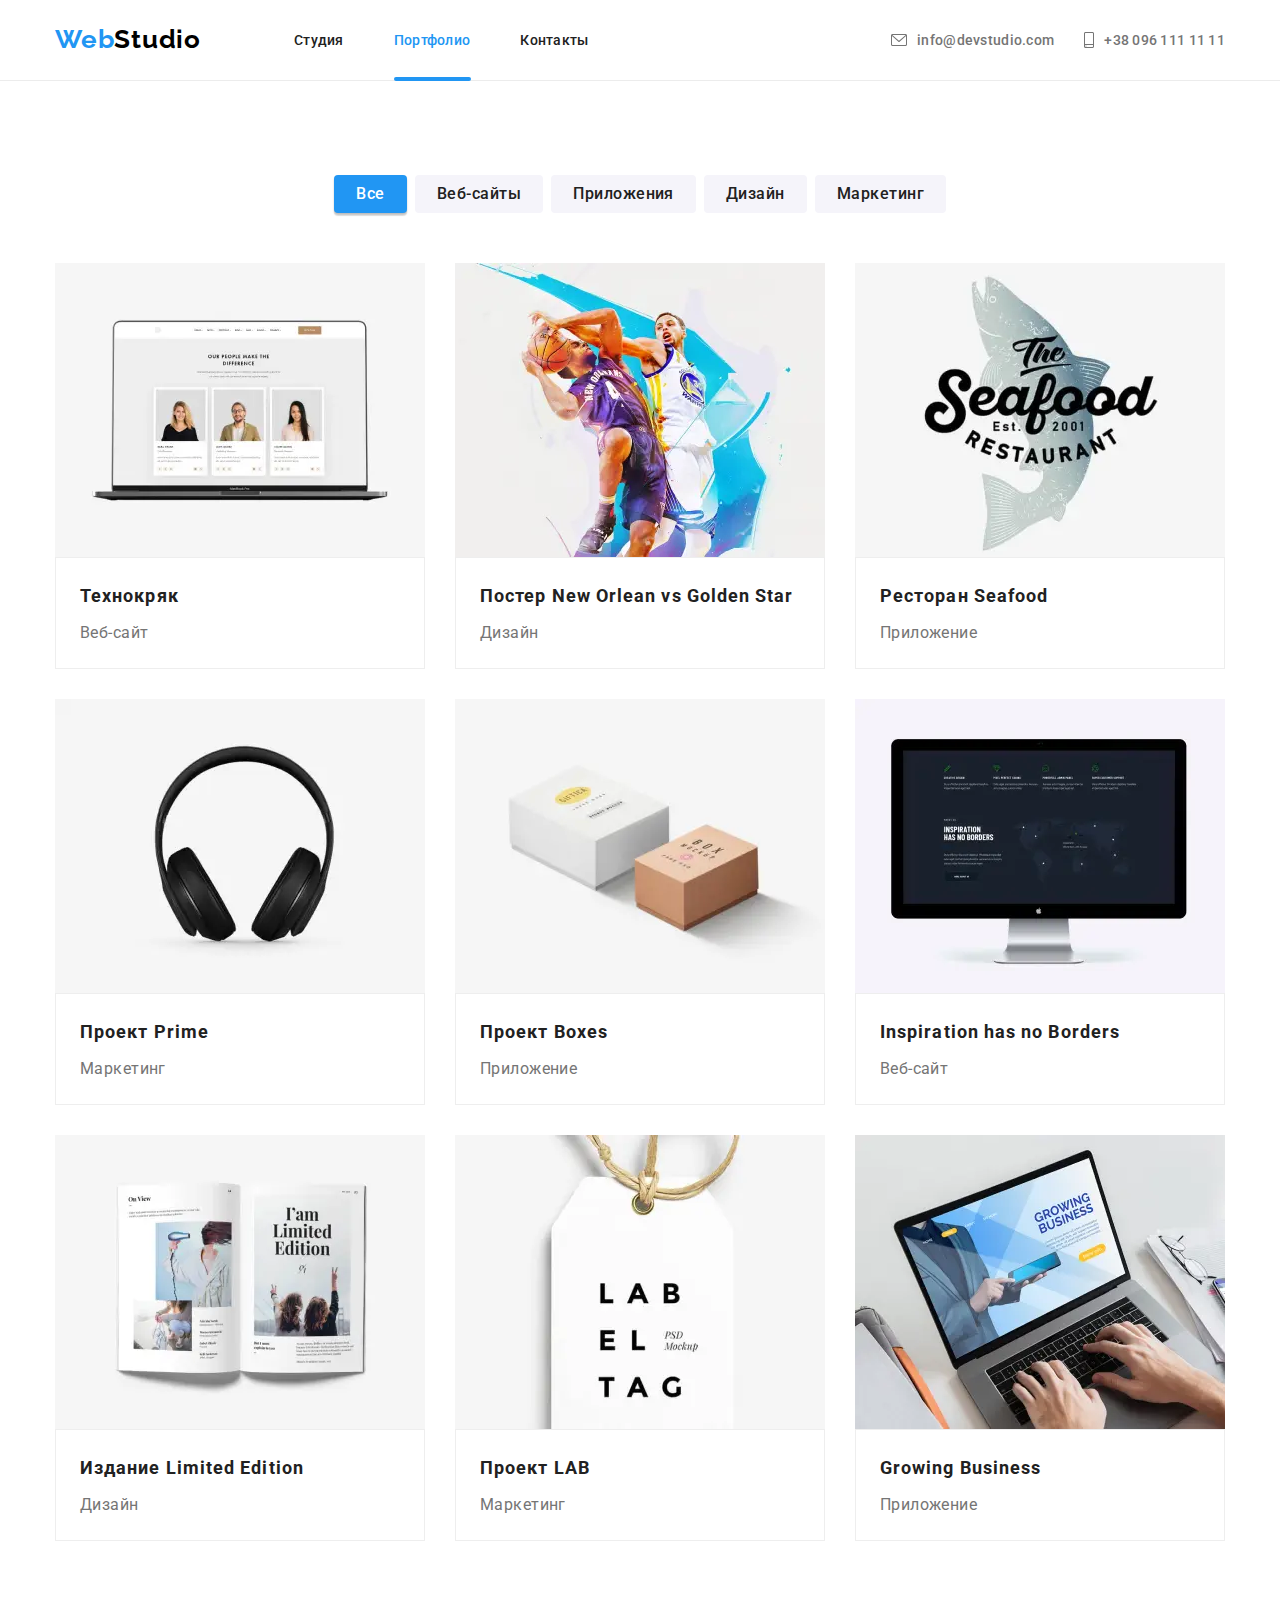
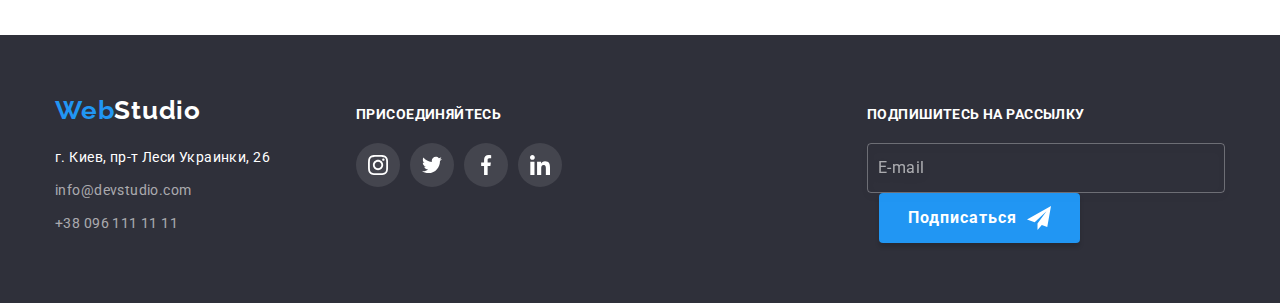
==== commit 3e29442c: "hw" ====
--- a/portfolio.html
+++ b/portfolio.html
@@ -69,39 +69,43 @@
           </button>
           <ul class="mobile-nav">
             <li class="mobile-nav__item">
-              <a class="mobile-nav__link mobile-nav__link_current" href="./index.html">Студия</a>
+              <a class="mobile-nav__link" href="./index.html">Студия</a>
             </li>
             <li class="mobile-nav__item">
-              <a class="mobile-nav__link" href="./portfolio.html">Портфолио</a>
+              <a class="mobile-nav__link mobile-nav__link_current" href="./portfolio.html"
+                >Портфолио</a
+              >
             </li>
             <li class="mobile-nav__item">
               <a class="mobile-nav__link" href="#">Контакты</a>
             </li>
           </ul>
-          <ul class="mobile-contact">
-            <li class="mobile-contact__item">
-              <a class="mobile-contact__phone" href="tel:+380961111111"> +38 096 111 11 11</a>
-            </li>
-            <li class="mobile-contact__item">
-              <a class="mobile-contact__mail" href="mailto:info@devstudio.com">
-                info@devstudio.com</a
-              >
-            </li>
-          </ul>
-          <ul class="mobile-social">
-            <li class="mobile-social__item">
-              <a class="mobile-social__link" href="#">Instagram</a>
-            </li>
-            <li class="mobile-social__item">
-              <a class="mobile-social__link" href="#">Twitter</a>
-            </li>
-            <li class="mobile-social__item">
-              <a class="mobile-social__link" href="#">Facebook</a>
-            </li>
-            <li class="mobile-social__item">
-              <a class="mobile-social__link" href="#">Linkedln</a>
-            </li>
-          </ul>
+          <div>
+            <ul class="mobile-contact">
+              <li class="mobile-contact__item">
+                <a class="mobile-contact__phone" href="tel:+380961111111"> +38 096 111 11 11</a>
+              </li>
+              <li class="mobile-contact__item">
+                <a class="mobile-contact__mail" href="mailto:info@devstudio.com">
+                  info@devstudio.com</a
+                >
+              </li>
+            </ul>
+            <ul class="mobile-social">
+              <li class="mobile-social__item">
+                <a class="mobile-social__link" href="#">Instagram</a>
+              </li>
+              <li class="mobile-social__item">
+                <a class="mobile-social__link" href="#">Twitter</a>
+              </li>
+              <li class="mobile-social__item">
+                <a class="mobile-social__link" href="#">Facebook</a>
+              </li>
+              <li class="mobile-social__item">
+                <a class="mobile-social__link" href="#">Linkedln</a>
+              </li>
+            </ul>
+          </div>
         </div>
       </div>
     </header>
@@ -838,17 +842,16 @@
           <b class="form__text">Подпишитесь на рассылку</b>
           <label class="form__label">
             <input class="form__input" type="email" name="mail" placeholder="E-mail" />
-            <button type="submit" class="form__btn">
-              <span class="form__btn-text">Подписаться</span>
-              <svg class="form__icon" width="24" height="24">
-                <use href="./images/icons.svg#icon-icon-send"></use>
-              </svg>
-            </button>
           </label>
+          <button type="submit" class="form__btn">
+            <span class="form__btn-text">Подписаться</span>
+            <svg class="form__icon" width="24" height="24">
+              <use href="./images/icons.svg#icon-icon-send"></use>
+            </svg>
+          </button>
         </form>
       </div>
     </footer>
-
     <script src="./js/mobile-menu.js"></script>
   </body>
 </html>
--- a/css/main.min.css
+++ b/css/main.min.css
@@ -1 +1 @@
-:root{--primary-text-color: #212121;--secondary-text-color: #757575;--acsent-text-color: #2196F3;--primary-white-color: #ffffff;--secondary-background-color: #2F303A;--primary-font-family: "Roboto", sans-serif;--secondary-font-family: "Raleway", sans-serif}.visual-hidden{position:absolute;width:1px;height:1px;margin:-1px;border:0;padding:0;white-space:nowrap;clip-path:inset(100%);clip:rect(0 0 0 0);overflow:hidden}.form__btn,.contacts__link,.clients__link,.work__img-wrapper,.privilege__icon-wrapper,.modal-form-checkbox-label,.modal-btn,.mobile-menu__close-btn,.social__link{display:flex;align-items:center;justify-content:center}h1,h2,h3,h4,h5,h6,p{margin-top:0;margin-bottom:0}ul,ol{margin-top:0;margin-bottom:0;padding-left:0}img{display:block}body{background-color:var(--primary-white-color);font-family:var(--primary-font-family);font-size:14px;letter-spacing:.03em;color:var(--primary-text-color)}ul{list-style:none}a{text-decoration:none}.container{width:100%;padding-left:15px;padding-right:15px}@media screen and (min-width: 480px){.container{width:480px;margin:0 auto}}@media screen and (min-width: 768px){.container{width:768px}}@media screen and (min-width: 1200px){.container{width:1200px}}.section{padding-top:60px;padding-bottom:60px}.section__title{margin-bottom:30px;text-align:center;font-size:28px;font-weight:700;line-height:1.1785714286;letter-spacing:.03em}.section_other-background{background-color:#f5f4fa}@media screen and (min-width: 1200px){.section{padding-top:94px;padding-bottom:94px}.section_no-padding-top{padding-top:0px}.section__title{margin-bottom:50px;text-align:center;font-size:36px;line-height:1.17;letter-spacing:.03em}}.logo{display:block;font-family:var(--secondary-font-family);font-size:26px;font-weight:700;line-height:1.1923076923;letter-spacing:.03em;text-decoration:none;color:var(--acsent-text-color)}@media screen and (max-width: 767px){.logo.header__logo{padding-top:16px;padding-bottom:16px}.logo.footer__logo{text-align:center;margin-bottom:20px}}@media screen and (max-width: 1199px){.logo.header__logo{padding-top:26px;padding-bottom:26px}.logo.footer__logo{text-align:center;margin-bottom:20px}}@media screen and (min-width: 1200px){.logo.header__logo{padding-top:24px;padding-bottom:25px}}.logo__part{color:#000;transition:color 250ms cubic-bezier(0.4, 0, 0.2, 1)}.logo__part:hover,.logo__part:focus{color:var(--acsent-text-color)}.logo_theme_dark{color:var(--primary-white-color)}.social{display:flex;justify-content:center}.social__item:not(:last-child){margin-right:10px}.social__link{width:44px;height:44px;border-radius:50%;background-color:var(--primary-white-color);color:#afb1b8;transition:background-color 250ms cubic-bezier(0.4, 0, 0.2, 1),color 250ms cubic-bezier(0.4, 0, 0.2, 1)}.social__link.social__link_theme_dark{background:rgba(255,255,255,.1);color:var(--primary-white-color)}.social__link:hover,.social__link:focus{color:var(--primary-white-color);background-color:var(--acsent-text-color)}.social__icon{fill:currentColor}@media screen and (max-width: 767px){.mobile-menu{position:fixed;top:0;left:0;width:100%;height:100%;background-color:#fff;z-index:1;opacity:0;visibility:hidden;pointer-events:none;transition:opacity 250ms cubic-bezier(0.4, 0, 0.2, 1),visibility 250ms cubic-bezier(0.4, 0, 0.2, 1)}.mobile-menu.is-open{opacity:1;visibility:visible;pointer-events:auto}}.mobile-menu__container{max-width:796px;max-height:480px;position:relative;padding-left:40px;padding-top:48px;padding-bottom:48px}.mobile-menu__close-btn{position:absolute;top:10px;right:15px;border:none;background-color:rgba(0,0,0,0);padding:0;line-height:0;color:var(--primary-text-color);cursor:pointer}.mobile-menu__icon{fill:currentColor;transition:fill 250ms cubic-bezier(0.4, 0, 0.2, 1)}.mobile-menu__icon:not(:last-child){margin-bottom:32px}.mobile-menu__icon:hover,.mobile-menu__icon:focus{fill:var(--acsent-text-color)}.mobile-nav__item:not(:last-child){margin-bottom:32px}.mobile-nav__link{display:block;font-size:40px;font-weight:500;line-height:1.175;letter-spacing:.02em;color:var(--primary-text-color);text-decoration:none;transition:color 250ms cubic-bezier(0.4, 0, 0.2, 1)}.mobile-nav__link:hover,.mobile-nav__link:focus{color:var(--acsent-text-color)}.mobile-nav__link_current{position:relative;color:var(--acsent-text-color)}.mobile-contact{margin-top:302px}.mobile-contact__item:not(:last-child){margin-bottom:32px}.mobile-contact__phone{font-size:34px;font-weight:500;line-height:1.1764705882;letter-spacing:.02em;color:var(--acsent-text-color)}.mobile-contact__mail{font-size:24px;font-weight:500;line-height:1.1666666667;letter-spacing:.02em;color:var(--secondary-text-color)}.mobile-social{margin-top:64px;display:flex}.mobile-social__item:not(:last-child){position:relative;margin-right:10px}.mobile-social__item:not(:last-child)::after{content:"";position:absolute;top:10px;right:-20px;display:block;width:22px;border:1px solid rgba(33,33,33,.2);transform:rotate(90deg)}.mobile-social__item:not(:first-child){margin-left:10px}.mobile-social__link{font-size:18px;font-weight:500;line-height:1.2222222222;letter-spacing:.02em;color:var(--acsent-text-color)}@media screen and (min-width: 768px){.mobile-menu{display:none}}.backdrop{position:fixed;top:0;left:0;width:100%;height:100%;background-color:rgba(0,0,0,.2);transition:opacity 250ms cubic-bezier(0.4, 0, 0.2, 1),visibility 250ms cubic-bezier(0.4, 0, 0.2, 1)}.backdrop.is-hidden{opacity:0;visibility:hidden;pointer-events:none}.modal{position:absolute;top:50%;left:50%;transform:translate(-50%, -50%);padding:40px;background-color:var(--primary-white-color);box-shadow:0px 1px 3px rgba(0,0,0,.12),0px 1px 1px rgba(0,0,0,.14),0px 2px 1px rgba(0,0,0,.2);border-radius:4px}.modal-btn{position:absolute;top:8px;right:8px;width:30px;height:30px;padding:0;background-color:var(--primary-white-color);border:1px solid rgba(0,0,0,.1);border-radius:50%;color:#000;cursor:pointer}.modal-btn-icon{fill:currentColor;transition:fill 250ms cubic-bezier(0.4, 0, 0.2, 1)}.modal-btn-icon:hover,.modal-btn-icon:focus{fill:var(--acsent-text-color)}@media screen and (min-width: 1200px){.modal{min-height:581px;min-width:528px}}@media screen and (max-width: 1199px){.modal{min-height:609px;min-width:450px}}.modal-form{display:flex;flex-direction:column}.modal-form-title{margin-bottom:12px;text-align:center;font-size:20px;font-weight:700;line-height:1.5;letter-spacing:.03em}.modal-form-label{margin-bottom:10px}.modal-form-label-key{display:block;margin-bottom:4px;font-family:var(--primary-font-family);font-size:12px;font-weight:400;line-height:1.1666666667;letter-spacing:.01em;color:var(--secondary-text-color)}.modal-form-input-wrapper{position:relative;display:block}.modal-form-input{width:100%;height:40px;border:1px solid rgba(33,33,33,.2);border-radius:4px;padding-left:42px;transition:border-color 250ms cubic-bezier(0.4, 0, 0.2, 1)}.modal-form-input:focus,.modal-form-input:focus{outline:none;border-color:var(--acsent-text-color)}.modal-form-icon{position:absolute;top:50%;left:15px;transform:translateY(-50%);background-color:rgba(0,0,0,0);transition:fill 250ms cubic-bezier(0.4, 0, 0.2, 1)}.modal-form-input:focus+.modal-form-icon{fill:var(--acsent-text-color)}.label-textarea{margin-bottom:20px}.modal-form-text{display:block;width:100%;height:120px;border:1px solid rgba(33,33,33,.2);border-radius:4px;resize:none;padding:12px 16px;transition:border-color 250ms cubic-bezier(0.4, 0, 0.2, 1)}.modal-form-text:focus,.modal-form-text:focus{outline:none;border-color:var(--acsent-text-color)}.modal-form-text::placeholder{font-family:"Roboto",sans-serif;font-size:12px;font-weight:400;line-height:1.1666666667;letter-spacing:.01em;color:rgba(117,117,117,.5)}.modal-form-checkbox-label{font-size:12px;line-height:1.71;letter-spacing:.03em;color:var(--secondary-text-color);flex-wrap:wrap;margin-bottom:30px}.modal-form-checkbox-label::before{display:block;width:16px;height:15px;border:2px solid var(--primary-text-color);border-radius:3px;content:"";cursor:pointer;margin-right:8px}.modal-form-checkbox:checked+.modal-form-checkbox-label::before{background-image:url(../images/icon-check.svg);border:none}.modal-form-checkbox:focus+.modal-form-checkbox-label::before{border-color:var(--acsent-text-color)}.modal-form-link{color:var(--acsent-text-color)}.modal-form-btn{min-width:200px;align-self:center;font-size:16px;font-weight:700;line-height:1.875;letter-spacing:.06em;color:var(--primary-white-color);cursor:pointer;border:1px solid rgba(0,0,0,0);box-shadow:0px 4px 4px rgba(0,0,0,.15);border-radius:4px;background-color:var(--acsent-text-color);padding:12px 20px;transition:background-color 250ms cubic-bezier(0.4, 0, 0.2, 1)}.modal-form-btn:hover,.modal-form-btn:focus{background-color:#188ce8;outline:none}@media screen and (min-width: 1200px){modal-form-title{font-size:20px;font-weight:700;line-height:1.15;letter-spacing:.03em}}.header{border-bottom:1px solid #ececec}.header__container{display:flex;align-items:center}@media screen and (max-width: 1199px){.menu__link_current::after{width:calc(100% + 2px);bottom:-1px}.contact__link{font-size:12px;font-weight:500;line-height:1.1666666667}.contact__item:not(:last-child){margin-bottom:10px}.contact__icon{margin-right:8px}}@media screen and (max-width: 767px){.header__container{justify-content:space-between}.burger-btn{border:none;background-color:rgba(0,0,0,0);padding:0;line-height:0}.burger-btn__icon{fill:#000;transition:fill 250ms cubic-bezier(cubic-bezier(0.4, 0, 0.2, 1))}.burger-btn__icon:hover,.burger-btn__icon:focus{fill:var(--acsent-text-color)}.menu{display:none}.contact{display:none}}@media screen and (min-width: 768px){.burger-btn{display:none}.navigation,.menu{display:flex}.header__menu{margin-left:88px}.menu__item+.menu__item{margin-left:50px}.menu__link{display:block;padding-top:32px;padding-bottom:32px;font-size:14px;font-weight:500;line-height:1.1428571429;letter-spacing:.02em;color:var(--primary-text-color);transition:color 250ms cubic-bezier(0.4, 0, 0.2, 1)}.menu__link:hover,.menu__link:focus{color:var(--acsent-text-color)}.menu__link_current{position:relative;color:var(--acsent-text-color)}.menu__link_current::after{content:"";position:absolute;display:block;height:4px;background-color:var(--acsent-text-color);border-radius:2px;left:0;bottom:-3px}.contact{margin-left:auto}.contact__link{display:flex;align-items:center;letter-spacing:.02em;color:var(--secondary-text-color);transition:color 250ms cubic-bezier(0.4, 0, 0.2, 1)}.contact__link:hover,.contact__link:focus{color:var(--acsent-text-color)}.contact__item+.contact__item{display:flex;align-items:center}.contact__icon{fill:currentColor}}@media screen and (min-width: 1200px){.contact{display:flex;align-items:center}.header__menu{margin-left:93px}.menu__link_current::after{width:calc(100% + 1px)}.contact__link{padding-top:32px;padding-bottom:32px;font-size:14px;font-weight:500;line-height:1.1428571429}.contact__item+.contact__item{margin-left:30px}.contact__icon{margin-right:10px}}.hero{text-align:center;margin-left:auto;margin-right:auto;background-repeat:no-repeat;background-size:cover;background-position:center;background-color:#c4c4c4}.hero__title{margin-bottom:30px;letter-spacing:.06em;text-transform:uppercase;text-align:center;color:var(--primary-white-color)}.hero__btn{padding:10px 32px;min-width:200px;font-family:var(--primary-font-family);font-size:16px;font-weight:700;line-height:1.875;text-align:center;letter-spacing:.06em;color:var(--primary-white-color);background-color:var(--acsent-text-color);box-shadow:0px 4px 4px rgba(0,0,0,.15);cursor:pointer;border-radius:4px;border:0px solid rgba(0,0,0,0)}@media screen and (max-width: 1199px){.hero{padding-top:118px;padding-bottom:118px;max-width:768px;height:400px;background-image:linear-gradient(to right, rgba(47, 48, 58, 0.4), rgba(47, 48, 58, 0.4)),url("../images/hero/hero-tablet.jpg")}}@media screen and (max-width: 1199px)and (min-device-pixel-ratio: 2),screen and (max-width: 1199px)and (min-resolution: 192dpi),screen and (max-width: 1199px)and (min-resolution: 2dppx){.hero{background-image:url("../images/hero/hero-tablet@2x.jpg")}}@media screen and (max-width: 1199px){.hero__title{font-size:26px;font-weight:900;line-height:1.6153846154}}@media screen and (max-width: 767px){.hero{max-width:480px;background-image:linear-gradient(to right, rgba(47, 48, 58, 0.4), rgba(47, 48, 58, 0.4)),url("../images/hero/hero-mobile.jpg")}}@media screen and (max-width: 767px)and (min-device-pixel-ratio: 2),screen and (max-width: 767px)and (min-resolution: 192dpi),screen and (max-width: 767px)and (min-resolution: 2dppx){.hero{background-image:url("../images/hero/hero-mobile@2x.jpg")}}@media screen and (min-width: 1200px){.hero{padding-top:200px;padding-bottom:200px;height:600px;max-height:1600px;background-image:linear-gradient(to right, rgba(47, 48, 58, 0.4), rgba(47, 48, 58, 0.4)),url("../images/hero/hero.jpg")}}@media screen and (min-width: 1200px)and (min-device-pixel-ratio: 2),screen and (min-width: 1200px)and (min-resolution: 192dpi),screen and (min-width: 1200px)and (min-resolution: 2dppx){.hero{background-image:url("../images/hero/hero@2x.jpg")}}@media screen and (min-width: 1200px){.hero__title{font-size:44px;font-weight:900;line-height:1.3636363636}}.privilege__icon-wrapper{min-height:120px;background:#f5f4fa;border-radius:4px}.privilege__title{margin-bottom:10px;margin-top:30px;font-size:14px;font-weight:700;line-height:1.1428571429;text-transform:uppercase}.privilege__text{line-height:1.71;color:var(--secondary-text-color)}@media screen and (min-width: 768px){.privilege{display:flex;flex-wrap:wrap}.privilege__item{flex-basis:calc((100% - 30px)/2)}.privilege__item:nth-child(odd){margin-right:30px}.privilege__item:nth-child(n+3){margin-bottom:30px}}@media screen and (min-width: 1200px){.privilege{display:flex}.privilege__item{flex-basis:calc((100% - 90px)/4)}.privilege__item:not(:last-child){margin-right:30px}}@media screen and (max-width: 767px){.privilege__item{max-width:450px}.privilege__item:not(:last-child){margin-bottom:30px}.privilege__title{text-align:center}}@media screen and (max-width: 1199px){.section_no-padding-top{display:none}}.work{display:flex}.work__item{flex-basis:calc((100% - 60px)/3);margin-right:30px;position:relative}.work__item:last-child{margin-right:0px}.work__link{display:block;text-decoration:none}.work__img-wrapper{background-color:rgba(47,48,58,.8);min-width:100%;height:70px;position:absolute;bottom:0;left:0}.work__title{font-size:14px;font-weight:700;line-height:1.1428571429;text-transform:uppercase;color:var(--primary-white-color);text-decoration:none}.team__item{background-color:var(--primary-white-color);box-shadow:0px 1px 3px rgba(0,0,0,.12),0px 1px 1px rgba(0,0,0,.14),0px 2px 1px rgba(0,0,0,.2);border-radius:0px 0px 4px 4px}.picture-img{width:100%}.team__box{padding-top:30px;padding-bottom:24px;background-color:#fff;border-radius:0px 0px 4px 4px}.team__title{margin-bottom:10px;font-size:16px;font-weight:500;line-height:1.1875;letter-spacing:.03em;text-align:center}.team__text{font-size:16px;line-height:1.19;letter-spacing:.03em;color:var(--secondary-text-color);text-align:center;margin-bottom:16px}@media screen and (max-width: 1199px){.team__item{flex-basis:calc((100% - 30px)/2);margin-right:30px;margin-bottom:30px}.team__item:nth-child(even){margin-right:0px}.team__item:nth-child(n+3){margin-bottom:0px}.team__box{padding-bottom:24px}}@media screen and (max-width: 767px){.team__item{width:450px}.team__item:not(:last-child){margin-bottom:30px}}@media screen and (min-width: 768px){.team{display:flex;flex-wrap:wrap}}@media screen and (min-width: 1200px){.team__item{flex-basis:calc((100% - 90px)/4)}.team__item:not(:last-child){margin-right:30px}}.clients{display:flex}.clients__link{height:92px;border:1px solid #afb1b8;border-radius:4px;background-color:var(--primary-white-color);color:#afb1b8;transition:color 250ms cubic-bezier(0.4, 0, 0.2, 1),border 250ms cubic-bezier(0.4, 0, 0.2, 1)}.clients__link:hover,.clients__link:focus{color:var(--acsent-text-color);border:1px solid var(--acsent-text-color)}.clients__icon{fill:currentColor}@media screen and (max-width: 1199px){.clients{flex-wrap:wrap;gap:30px}.clients__item{flex-basis:calc((100% - 60px)/3)}}@media screen and (max-width: 767px){.clients__item{flex-basis:calc((100% - 30px)/2);gap:30px}}@media screen and (min-width: 1200px){.clients{justify-content:center}.clients__link{width:170px}.clients__item:not(:last-child){margin-right:30px}}.filter{display:flex;align-items:center}.filter__item:not(:last-child){margin-right:8px}.filter__btn{padding:6px 22px;min-width:73px;font-family:var(--primary-font-family);font-size:16px;font-weight:500;line-height:1.625;letter-spacing:.03em;text-align:center;color:var(--primary-text-color);background:#f5f4fa;cursor:pointer;border:0px solid rgba(0,0,0,0);border-radius:4px;transition:color 250ms cubic-bezier(0.4, 0, 0.2, 1),background-color 250ms cubic-bezier(0.4, 0, 0.2, 1),box-shadow 250ms cubic-bezier(0.4, 0, 0.2, 1)}.filter__btn:hover,.filter__btn:focus{color:var(--primary-white-color);background-color:var(--acsent-text-color);box-shadow:0px 3px 1px rgba(0,0,0,.1),0px 1px 2px rgba(0,0,0,.08),0px 2px 2px rgba(0,0,0,.12)}.filter__btn.current{color:var(--primary-white-color);background:var(--acsent-text-color);box-shadow:0px 3px 1px rgba(0,0,0,.1),0px 1px 2px rgba(0,0,0,.08),0px 2px 2px rgba(0,0,0,.12)}@media screen and (max-width: 767px){.filter{flex-wrap:wrap;justify-content:flex-start;margin-bottom:40px}.filter__item:nth-child(-n+3){margin-bottom:15px}}@media screen and (min-width: 768px){.filter{justify-content:center;margin-bottom:30px}}@media screen and (min-width: 1200px){.filter{margin-bottom:50px}}.gallery__link{text-decoration:none;display:block;transition:box-shadow 250ms cubic-bezier(0.4, 0, 0.2, 1)}.gallery__link:hover,.gallery__link:focus{box-shadow:0px 1px 1px rgba(0,0,0,.12),0px 4px 4px rgba(0,0,0,.06),1px 4px 6px rgba(0,0,0,.16)}.gallery__img-wrapper{min-height:110px;padding-top:20px;padding-left:24px;background:#fff;border:1px solid #eee}.gallery__titel{margin-bottom:4px;font-size:18px;font-weight:700;line-height:2;letter-spacing:.06em;color:var(--primary-text-color)}.gallery__text{font-size:16px;line-height:1.88;color:var(--secondary-text-color)}.gallery__thumb{position:relative;overflow:hidden}.gallery__thumb-text{position:absolute;top:0;left:0;width:100%;height:100%;font-size:18px;line-height:1.56;letter-spacing:.03em;color:var(--primary-white-color);background-color:rgba(33,150,243,.9);padding:77px 24px;overflow:auto;transform:translateY(100%);transition:transform 250ms cubic-bezier(0.4, 0, 0.2, 1)}.gallery__link:hover .gallery__thumb-text,.gallery__link:focus .gallery__thumb-text{transform:translateY(0%)}@media screen and (min-width: 768px){.gallery{display:flex;flex-wrap:wrap;gap:30px}.gallery__item{flex-basis:calc((100% - 30px)/2)}.gallery__img-wrapper{max-width:354px}}@media screen and (min-width: 1200px){.gallery__item{flex-basis:calc((100% - 60px)/3)}.gallery__img-wrapper{max-width:370px}}@media screen and (max-width: 767px){.gallery__item{margin-bottom:30px}.gallery__item:not(:last-child){margin-bottom:30px}.gallery__img-wrapper{max-width:450px}}.footer{padding-top:60px;padding-bottom:60px;background-color:var(--secondary-background-color)}.contacts__item{display:block}.contacts__link{font-style:normal;line-height:1.71;color:var(--primary-white-color);text-decoration:none;transition:color 250ms cubic-bezier(0.4, 0, 0.2, 1)}.contacts__link:hover,.contacts__link:focus{color:var(--acsent-text-color)}.social__link_color_grey{color:rgba(255,255,255,.6)}.social__text,.form__text{display:block;margin-bottom:20px;font-weight:700;line-height:1.14;letter-spacing:.03em;text-transform:uppercase;color:var(--primary-white-color)}.form__input{height:50px;width:100%;padding-left:10px;background-color:rgba(0,0,0,0);border:1px solid rgba(255,255,255,.3);filter:drop-shadow(0px 4px 4px rgba(0, 0, 0, 0.15));border-radius:4px;color:var(--primary-white-color)}.form__input::placeholder{font-size:16px;font-weight:400;line-height:1.25;letter-spacing:.03em;color:rgba(255,255,255,.6)}.form__btn{min-width:200px;padding:10px 29px;margin-left:auto;margin-right:auto;cursor:pointer;border:none;background-color:var(--acsent-text-color);box-shadow:0px 4px 4px rgba(0,0,0,.15);border-radius:4px}.form__btn-text{align-items:center;text-align:center;margin-right:10px;font-size:16px;font-weight:700;line-height:1.875;letter-spacing:.06em;color:var(--primary-white-color)}@media screen and (max-width: 767px){.social__container{margin-top:60px}.form{margin-top:60px}}@media screen and (max-width: 1199px){.contacts__item{text-align:center}.form{margin-right:auto;margin-left:auto}.form__input{max-width:450px}.social__text,.form__text{text-align:center}.form__btn{margin-top:20px}}@media screen and (min-width: 768px){.footer__tablet-container{display:flex;align-items:baseline;justify-content:space-between}.contacts__link{display:flex;justify-content:center;align-items:center}.contacts__item:not(:last-child){margin-bottom:8px}.social_container{margin-right:89px}.form{display:block;text-align:center}}@media screen and (min-width: 1200px){.footer__container-flex{display:flex;align-items:baseline}.footer__nav-container{margin-right:70px}.contacts{margin-top:20px;min-width:231px}.contacts__item:not(:last-child){margin-bottom:9px}.contacts__link{display:block}.form{margin-left:auto}.form__label{display:flex}.form__input{min-width:358px}.form__btn{margin-left:12px}}/*# sourceMappingURL=main.min.css.map */+:root{--primary-text-color: #212121;--secondary-text-color: #757575;--acsent-text-color: #2196F3;--primary-white-color: #ffffff;--secondary-background-color: #2F303A;--primary-font-family: "Roboto", sans-serif;--secondary-font-family: "Raleway", sans-serif}.visual-hidden{position:absolute;width:1px;height:1px;margin:-1px;border:0;padding:0;white-space:nowrap;clip-path:inset(100%);clip:rect(0 0 0 0);overflow:hidden}.form__btn,.contacts__link,.clients__link,.work__img-wrapper,.privilege__icon-wrapper,.modal-form-checkbox-label,.modal-btn,.mobile-menu__close-btn,.social__link{display:flex;align-items:center;justify-content:center}h1,h2,h3,h4,h5,h6,p{margin-top:0;margin-bottom:0}ul,ol{margin-top:0;margin-bottom:0;padding-left:0}img{display:block}body{background-color:var(--primary-white-color);font-family:var(--primary-font-family);font-size:14px;letter-spacing:.03em;color:var(--primary-text-color)}ul{list-style:none}a{text-decoration:none}.container{width:100%;padding-left:15px;padding-right:15px}@media screen and (min-width: 480px){.container{width:480px;margin:0 auto}}@media screen and (min-width: 768px){.container{width:768px}}@media screen and (min-width: 1200px){.container{width:1200px}}.section{padding-top:60px;padding-bottom:60px}.section__title{margin-bottom:30px;text-align:center;font-size:28px;font-weight:700;line-height:1.1785714286;letter-spacing:.03em}.section_other-background{background-color:#f5f4fa}@media screen and (min-width: 1200px){.section{padding-top:94px;padding-bottom:94px}.section_no-padding-top{padding-top:0px}.section__title{margin-bottom:50px;text-align:center;font-size:36px;line-height:1.17;letter-spacing:.03em}}.logo{display:block;font-family:var(--secondary-font-family);font-size:26px;font-weight:700;line-height:1.1923076923;letter-spacing:.03em;text-decoration:none;color:var(--acsent-text-color)}@media screen and (max-width: 1199px){.logo.header__logo{padding-top:26px;padding-bottom:26px}.logo.footer__logo{text-align:center;margin-bottom:20px}}@media screen and (max-width: 767px){.logo.header__logo{padding-top:16px;padding-bottom:16px}.logo.footer__logo{text-align:center;margin-bottom:20px}}@media screen and (min-width: 1200px){.logo.header__logo{padding-top:24px;padding-bottom:25px}}.logo__part{color:#000;transition:color 250ms cubic-bezier(0.4, 0, 0.2, 1)}.logo__part:hover,.logo__part:focus{color:var(--acsent-text-color)}.logo_theme_dark{color:var(--primary-white-color)}.social{display:flex;justify-content:center}.social__item:not(:last-child){margin-right:10px}.social__link{width:44px;height:44px;border-radius:50%;background-color:var(--primary-white-color);color:#afb1b8;transition:background-color 250ms cubic-bezier(0.4, 0, 0.2, 1),color 250ms cubic-bezier(0.4, 0, 0.2, 1)}.social__link.social__link_theme_dark{background:rgba(255,255,255,.1);color:var(--primary-white-color)}.social__link:hover,.social__link:focus{color:var(--primary-white-color);background-color:var(--acsent-text-color)}.social__icon{fill:currentColor}@media screen and (max-width: 767px){.mobile-menu{position:fixed;top:0;left:0;width:100%;height:100%;background-color:#fff;z-index:1;opacity:0;visibility:hidden;pointer-events:none;transition:opacity 250ms cubic-bezier(0.4, 0, 0.2, 1),visibility 250ms cubic-bezier(0.4, 0, 0.2, 1)}.mobile-menu.is-open{opacity:1;visibility:visible;pointer-events:auto}}.mobile-menu__container{display:flex;flex-direction:column;justify-content:space-between;min-width:480px;min-height:768px;position:relative;padding-left:40px;padding-top:48px;padding-bottom:48px}.mobile-menu__flex-container{display:flex;flex-direction:column;justify-content:flex-end}.mobile-menu__close-btn{position:absolute;top:10px;right:15px;border:none;background-color:rgba(0,0,0,0);padding:0;line-height:0;color:var(--primary-text-color);cursor:pointer}.mobile-menu__icon{fill:currentColor;transition:fill 250ms cubic-bezier(0.4, 0, 0.2, 1)}.mobile-menu__icon:not(:last-child){margin-bottom:32px}.mobile-menu__icon:hover,.mobile-menu__icon:focus{fill:var(--acsent-text-color)}.mobile-nav__item:not(:last-child){margin-bottom:32px}.mobile-nav__link{display:block;font-size:40px;font-weight:500;line-height:1.175;letter-spacing:.02em;color:var(--primary-text-color);text-decoration:none;transition:color 250ms cubic-bezier(0.4, 0, 0.2, 1)}.mobile-nav__link:hover,.mobile-nav__link:focus{color:var(--acsent-text-color)}.mobile-nav__link_current{position:relative;color:var(--acsent-text-color)}.mobile-contact__item:not(:last-child){margin-bottom:32px}.mobile-contact__phone{font-size:34px;font-weight:500;line-height:1.1764705882;letter-spacing:.02em;color:var(--acsent-text-color)}.mobile-contact__mail{font-size:24px;font-weight:500;line-height:1.1666666667;letter-spacing:.02em;color:var(--secondary-text-color)}.mobile-social{margin-top:64px;display:flex}.mobile-social__item:not(:last-child){position:relative;margin-right:10px}.mobile-social__item:not(:last-child)::after{content:"";position:absolute;top:10px;right:-20px;display:block;width:22px;border:1px solid rgba(33,33,33,.2);transform:rotate(90deg)}.mobile-social__item:not(:first-child){margin-left:10px}.mobile-social__link{font-size:18px;font-weight:500;line-height:1.2222222222;letter-spacing:.02em;color:var(--acsent-text-color)}@media screen and (min-width: 768px){.mobile-menu{display:none}}.backdrop{position:fixed;top:0;left:0;width:100%;height:100%;background-color:rgba(0,0,0,.2);transition:opacity 250ms cubic-bezier(0.4, 0, 0.2, 1),visibility 250ms cubic-bezier(0.4, 0, 0.2, 1)}.backdrop.is-hidden{opacity:0;visibility:hidden;pointer-events:none}.modal{position:absolute;top:50%;left:50%;transform:translate(-50%, -50%);padding:40px;background-color:var(--primary-white-color);box-shadow:0px 1px 3px rgba(0,0,0,.12),0px 1px 1px rgba(0,0,0,.14),0px 2px 1px rgba(0,0,0,.2);border-radius:4px}.modal-btn{position:absolute;top:8px;right:8px;width:30px;height:30px;padding:0;background-color:var(--primary-white-color);border:1px solid rgba(0,0,0,.1);border-radius:50%;color:#000;cursor:pointer}.modal-btn-icon{fill:currentColor;transition:fill 250ms cubic-bezier(0.4, 0, 0.2, 1)}.modal-btn-icon:hover,.modal-btn-icon:focus{fill:var(--acsent-text-color)}@media screen and (min-width: 1200px){.modal{min-height:581px;min-width:528px}}@media screen and (max-width: 1199px){.modal{min-height:609px;min-width:450px}}.modal-form{display:flex;flex-direction:column}.modal-form-title{margin-bottom:12px;text-align:center;font-size:20px;font-weight:700;line-height:1.5;letter-spacing:.03em}.modal-form-label{margin-bottom:10px}.modal-form-label-key{display:block;margin-bottom:4px;font-family:var(--primary-font-family);font-size:12px;font-weight:400;line-height:1.1666666667;letter-spacing:.01em;color:var(--secondary-text-color)}.modal-form-input-wrapper{position:relative;display:block}.modal-form-input{width:100%;height:40px;border:1px solid rgba(33,33,33,.2);border-radius:4px;padding-left:42px;transition:border-color 250ms cubic-bezier(0.4, 0, 0.2, 1)}.modal-form-input:focus,.modal-form-input:focus{outline:none;border-color:var(--acsent-text-color)}.modal-form-icon{position:absolute;top:50%;left:15px;transform:translateY(-50%);background-color:rgba(0,0,0,0);transition:fill 250ms cubic-bezier(0.4, 0, 0.2, 1)}.modal-form-input:focus+.modal-form-icon{fill:var(--acsent-text-color)}.label-textarea{margin-bottom:20px}.modal-form-text{display:block;width:100%;height:120px;border:1px solid rgba(33,33,33,.2);border-radius:4px;resize:none;padding:12px 16px;transition:border-color 250ms cubic-bezier(0.4, 0, 0.2, 1)}.modal-form-text:focus,.modal-form-text:focus{outline:none;border-color:var(--acsent-text-color)}.modal-form-text::placeholder{font-family:"Roboto",sans-serif;font-size:12px;font-weight:400;line-height:1.1666666667;letter-spacing:.01em;color:rgba(117,117,117,.5)}.modal-form-checkbox-label{font-size:12px;line-height:1.71;letter-spacing:.03em;color:var(--secondary-text-color);flex-wrap:wrap;margin-bottom:30px}.modal-form-checkbox-label::before{display:block;width:16px;height:15px;border:2px solid var(--primary-text-color);border-radius:3px;content:"";cursor:pointer;margin-right:8px}.modal-form-checkbox:checked+.modal-form-checkbox-label::before{background-image:url(../images/icon-check.svg);border:none}.modal-form-checkbox:focus+.modal-form-checkbox-label::before{border-color:var(--acsent-text-color)}.modal-form-link{color:var(--acsent-text-color)}.modal-form-btn{min-width:200px;align-self:center;font-size:16px;font-weight:700;line-height:1.875;letter-spacing:.06em;color:var(--primary-white-color);cursor:pointer;border:1px solid rgba(0,0,0,0);box-shadow:0px 4px 4px rgba(0,0,0,.15);border-radius:4px;background-color:var(--acsent-text-color);padding:12px 20px;transition:background-color 250ms cubic-bezier(0.4, 0, 0.2, 1)}.modal-form-btn:hover,.modal-form-btn:focus{background-color:#188ce8;outline:none}@media screen and (min-width: 1200px){modal-form-title{font-size:20px;font-weight:700;line-height:1.15;letter-spacing:.03em}}.header{border-bottom:1px solid #ececec}.header__container{display:flex;align-items:center}@media screen and (max-width: 1199px){.menu__link_current::after{width:calc(100% + 2px);bottom:0px}.contact__link{font-size:12px;font-weight:500;line-height:1.1666666667}.contact__item:not(:last-child){margin-bottom:10px}.contact__icon{margin-right:8px}}@media screen and (max-width: 767px){.header__container{justify-content:space-between}.burger-btn{border:none;background-color:rgba(0,0,0,0);padding:0;line-height:0}.burger-btn__icon{fill:#000;transition:fill 250ms cubic-bezier(cubic-bezier(0.4, 0, 0.2, 1))}.burger-btn__icon:hover,.burger-btn__icon:focus{fill:var(--acsent-text-color)}.menu{display:none}.contact{display:none}}@media screen and (min-width: 768px){.burger-btn{display:none}.navigation,.menu{display:flex}.header__menu{margin-left:88px}.menu__item+.menu__item{margin-left:50px}.menu__link{display:block;padding-top:32px;padding-bottom:32px;font-size:14px;font-weight:500;line-height:1.1428571429;letter-spacing:.02em;color:var(--primary-text-color);transition:color 250ms cubic-bezier(0.4, 0, 0.2, 1)}.menu__link:hover,.menu__link:focus{color:var(--acsent-text-color)}.menu__link_current{position:relative;color:var(--acsent-text-color)}.menu__link_current::after{content:"";position:absolute;display:block;height:4px;background-color:var(--acsent-text-color);border-radius:2px;left:0;bottom:-1px}.contact{margin-left:auto}.contact__link{display:flex;align-items:center;letter-spacing:.02em;color:var(--secondary-text-color);transition:color 250ms cubic-bezier(0.4, 0, 0.2, 1)}.contact__link:hover,.contact__link:focus{color:var(--acsent-text-color)}.contact__item+.contact__item{display:flex;align-items:center}.contact__icon{fill:currentColor}}@media screen and (min-width: 1200px){.contact{display:flex;align-items:center}.header__menu{margin-left:93px}.menu__link_current::after{width:calc(100% + 1px)}.contact__link{padding-top:32px;padding-bottom:32px;font-size:14px;font-weight:500;line-height:1.1428571429}.contact__item+.contact__item{margin-left:30px}.contact__icon{margin-right:10px}}.hero{text-align:center;margin-left:auto;margin-right:auto;background-repeat:no-repeat;background-size:cover;background-position:center;background-color:#c4c4c4}.hero__title{margin-bottom:30px;letter-spacing:.06em;text-transform:uppercase;text-align:center;color:var(--primary-white-color)}.hero__btn{padding:10px 32px;min-width:200px;font-family:var(--primary-font-family);font-size:16px;font-weight:700;line-height:1.875;text-align:center;letter-spacing:.06em;color:var(--primary-white-color);background-color:var(--acsent-text-color);box-shadow:0px 4px 4px rgba(0,0,0,.15);cursor:pointer;border-radius:4px;border:0px solid rgba(0,0,0,0)}@media screen and (max-width: 1199px){.hero{padding-top:118px;padding-bottom:118px;height:400px;background-image:linear-gradient(to right, rgba(47, 48, 58, 0.4), rgba(47, 48, 58, 0.4)),url("../images/hero/hero-tablet.jpg")}}@media screen and (max-width: 1199px)and (min-device-pixel-ratio: 2),screen and (max-width: 1199px)and (min-resolution: 192dpi),screen and (max-width: 1199px)and (min-resolution: 2dppx){.hero{background-image:linear-gradient(to right, rgba(47, 48, 58, 0.4), rgba(47, 48, 58, 0.4)),url("../images/hero/hero-tablet@2x.jpg")}}@media screen and (max-width: 1199px){.hero__title{font-size:26px;font-weight:900;line-height:1.6153846154}}@media screen and (max-width: 767px){.hero{background-image:linear-gradient(to right, rgba(47, 48, 58, 0.4), rgba(47, 48, 58, 0.4)),url("../images/hero/hero-mobile.jpg")}}@media screen and (max-width: 767px)and (min-device-pixel-ratio: 2),screen and (max-width: 767px)and (min-resolution: 192dpi),screen and (max-width: 767px)and (min-resolution: 2dppx){.hero{background-image:linear-gradient(to right, rgba(47, 48, 58, 0.4), rgba(47, 48, 58, 0.4)),url("../images/hero/hero-mobile@2x.jpg")}}@media screen and (min-width: 1200px){.hero{padding-top:200px;padding-bottom:200px;height:600px;max-height:1600px;background-image:linear-gradient(to right, rgba(47, 48, 58, 0.4), rgba(47, 48, 58, 0.4)),url("../images/hero/hero.jpg")}}@media screen and (min-width: 1200px)and (min-device-pixel-ratio: 2),screen and (min-width: 1200px)and (min-resolution: 192dpi),screen and (min-width: 1200px)and (min-resolution: 2dppx){.hero{background-image:linear-gradient(to right, rgba(47, 48, 58, 0.4), rgba(47, 48, 58, 0.4)),url("../images/hero/hero@2x.jpg")}}@media screen and (min-width: 1200px){.hero__title{font-size:44px;font-weight:900;line-height:1.3636363636}}.privilege__icon-wrapper{min-height:120px;background:#f5f4fa;border-radius:4px}.privilege__title{margin-bottom:10px;margin-top:30px;font-size:14px;font-weight:700;line-height:1.1428571429;text-transform:uppercase}.privilege__text{line-height:1.71;color:var(--secondary-text-color)}@media screen and (max-width: 767px){.privilege__item:not(:last-child){margin-bottom:30px}.privilege__title{text-align:center}}@media screen and (min-width: 768px){.privilege{display:flex;flex-wrap:wrap;gap:30px}.privilege__item{flex-basis:calc((100% - 30px)/2)}}@media screen and (min-width: 1200px){.privilege{display:flex;flex-wrap:no-wrap;gap:0px}.privilege__item{flex-basis:calc((100% - 90px)/4)}.privilege__item:not(:last-child){margin-right:30px}}@media screen and (max-width: 1199px){.section_no-padding-top{display:none}}.work{display:flex}.work__item{flex-basis:calc((100% - 60px)/3);margin-right:30px;position:relative}.work__item:last-child{margin-right:0px}.work__link{display:block;text-decoration:none}.work__img-wrapper{background-color:rgba(47,48,58,.8);min-width:100%;height:70px;position:absolute;bottom:0;left:0}.work__title{font-size:14px;font-weight:700;line-height:1.1428571429;text-transform:uppercase;color:var(--primary-white-color);text-decoration:none}.team__item{background-color:var(--primary-white-color);box-shadow:0px 1px 3px rgba(0,0,0,.12),0px 1px 1px rgba(0,0,0,.14),0px 2px 1px rgba(0,0,0,.2);border-radius:0px 0px 4px 4px}.picture-img{width:100%}.team__box{padding-top:30px;padding-bottom:24px;background-color:#fff;border-radius:0px 0px 4px 4px}.team__title{margin-bottom:10px;font-size:16px;font-weight:500;line-height:1.1875;letter-spacing:.03em;text-align:center}.team__text{font-size:16px;line-height:1.19;letter-spacing:.03em;color:var(--secondary-text-color);text-align:center;margin-bottom:16px}@media screen and (max-width: 1199px){.team__item{flex-basis:calc((100% - 30px)/2)}}@media screen and (max-width: 767px){.team__item:not(:last-child){margin-bottom:30px}}@media screen and (min-width: 768px){.team{display:flex;flex-wrap:wrap;gap:30px}}@media screen and (min-width: 1200px){.team__item{flex-basis:calc((100% - 90px)/4)}}.clients{display:flex}.clients__link{height:92px;border:1px solid #afb1b8;border-radius:4px;background-color:var(--primary-white-color);color:#afb1b8;transition:color 250ms cubic-bezier(0.4, 0, 0.2, 1),border 250ms cubic-bezier(0.4, 0, 0.2, 1)}.clients__link:hover,.clients__link:focus{color:var(--acsent-text-color);border:1px solid var(--acsent-text-color)}.clients__icon{fill:currentColor}@media screen and (max-width: 1199px){.clients{flex-wrap:wrap;gap:30px}.clients__item{flex-basis:calc((100% - 60px)/3)}}@media screen and (max-width: 767px){.clients__item{flex-basis:calc((100% - 30px)/2);gap:30px}}@media screen and (min-width: 1200px){.clients{justify-content:center}.clients__link{width:170px}.clients__item:not(:last-child){margin-right:30px}}.filter{display:flex;align-items:center}.filter__item:not(:last-child){margin-right:8px}.filter__btn{padding:6px 22px;min-width:73px;font-family:var(--primary-font-family);font-size:16px;font-weight:500;line-height:1.625;letter-spacing:.03em;text-align:center;color:var(--primary-text-color);background:#f5f4fa;cursor:pointer;border:0px solid rgba(0,0,0,0);border-radius:4px;transition:color 250ms cubic-bezier(0.4, 0, 0.2, 1),background-color 250ms cubic-bezier(0.4, 0, 0.2, 1),box-shadow 250ms cubic-bezier(0.4, 0, 0.2, 1)}.filter__btn:hover,.filter__btn:focus{color:var(--primary-white-color);background-color:var(--acsent-text-color);box-shadow:0px 3px 1px rgba(0,0,0,.1),0px 1px 2px rgba(0,0,0,.08),0px 2px 2px rgba(0,0,0,.12)}.filter__btn.current{color:var(--primary-white-color);background:var(--acsent-text-color);box-shadow:0px 3px 1px rgba(0,0,0,.1),0px 1px 2px rgba(0,0,0,.08),0px 2px 2px rgba(0,0,0,.12)}@media screen and (max-width: 767px){.filter{flex-wrap:wrap;justify-content:flex-start;row-gap:15px;margin-bottom:30px}}@media screen and (min-width: 768px){.filter{justify-content:center;margin-bottom:30px}}@media screen and (min-width: 1200px){.filter{margin-bottom:50px}}.gallery__link{text-decoration:none;display:block;transition:box-shadow 250ms cubic-bezier(0.4, 0, 0.2, 1)}.gallery__link:hover,.gallery__link:focus{box-shadow:0px 1px 1px rgba(0,0,0,.12),0px 4px 4px rgba(0,0,0,.06),1px 4px 6px rgba(0,0,0,.16)}.gallery__img-wrapper{min-height:110px;padding:20px 24px;background:#fff;border:1px solid #eee}.gallery__titel{margin-bottom:4px;font-size:18px;font-weight:700;line-height:2;letter-spacing:.06em;color:var(--primary-text-color)}.gallery__text{font-size:16px;line-height:1.88;color:var(--secondary-text-color)}.gallery__thumb{position:relative;overflow:hidden}.gallery__thumb-text{position:absolute;top:0;left:0;width:100%;height:100%;font-size:18px;line-height:1.56;letter-spacing:.03em;color:var(--primary-white-color);background-color:rgba(33,150,243,.9);padding:77px 24px;overflow:auto;transform:translateY(100%);transition:transform 250ms cubic-bezier(0.4, 0, 0.2, 1)}.gallery__link:hover .gallery__thumb-text,.gallery__link:focus .gallery__thumb-text{transform:translateY(0%)}@media screen and (max-width: 767px){.gallery__item:not(:last-child){margin-bottom:30px}}@media screen and (min-width: 768px){.gallery{display:flex;flex-wrap:wrap;gap:30px}.gallery__link{display:flex;flex-direction:column;height:100%}.gallery__item{flex-basis:calc((100% - 30px)/2)}.gallery__img-wrapper{flex-grow:1}}@media screen and (min-width: 1200px){.gallery__item{flex-basis:calc((100% - 60px)/3)}}.footer{padding-top:60px;padding-bottom:60px;background-color:var(--secondary-background-color)}.contacts__item{display:block}.contacts__item:not(:last-child){margin-bottom:9px}.contacts__link{font-style:normal;line-height:1.71;color:var(--primary-white-color);text-decoration:none;transition:color 250ms cubic-bezier(0.4, 0, 0.2, 1)}.contacts__link:hover,.contacts__link:focus{color:var(--acsent-text-color)}.social__link_color_grey{color:rgba(255,255,255,.6)}.social__text,.form__text{display:block;margin-bottom:20px;font-weight:700;line-height:1.14;letter-spacing:.03em;text-transform:uppercase;color:var(--primary-white-color)}.form__input{height:50px;width:100%;padding-left:10px;background-color:rgba(0,0,0,0);border:1px solid rgba(255,255,255,.3);filter:drop-shadow(0px 4px 4px rgba(0, 0, 0, 0.15));border-radius:4px;color:var(--primary-white-color)}.form__input::placeholder{font-size:16px;font-weight:400;line-height:1.25;letter-spacing:.03em;color:rgba(255,255,255,.6)}.form__btn{min-width:200px;padding:10px 29px;margin-left:auto;margin-right:auto;cursor:pointer;border:none;background-color:var(--acsent-text-color);box-shadow:0px 4px 4px rgba(0,0,0,.15);border-radius:4px}.form__btn-text{align-items:center;text-align:center;margin-right:10px;font-size:16px;font-weight:700;line-height:1.875;letter-spacing:.06em;color:var(--primary-white-color)}@media screen and (max-width: 767px){.social__container{margin-top:60px}}@media screen and (max-width: 1199px){.social__text,.form__text{display:block}.form{margin-top:60px;margin-right:auto;margin-left:auto}.form__input{max-width:450px}.social__text,.form__text{text-align:center}.form__btn{margin-top:20px}}@media screen and (min-width: 768px)and (max-width: 1199px){.footer__tablet-container{display:flex;align-items:baseline;justify-content:space-around}.form{margin-top:60px;display:block;text-align:center}}@media screen and (min-width: 1200px){.footer__container-flex,.footer__tablet-container{display:flex;align-items:baseline}.social__container{margin-left:70px}.contacts{margin-top:20px;min-width:231px}.contacts__item:not(:last-child){margin-bottom:9px}.contacts__link{display:block}.form{margin-top:0;margin-left:auto}.form__container{display:flex}.form__input{min-width:358px}.form__btn{margin-left:12px}}/*# sourceMappingURL=main.min.css.map */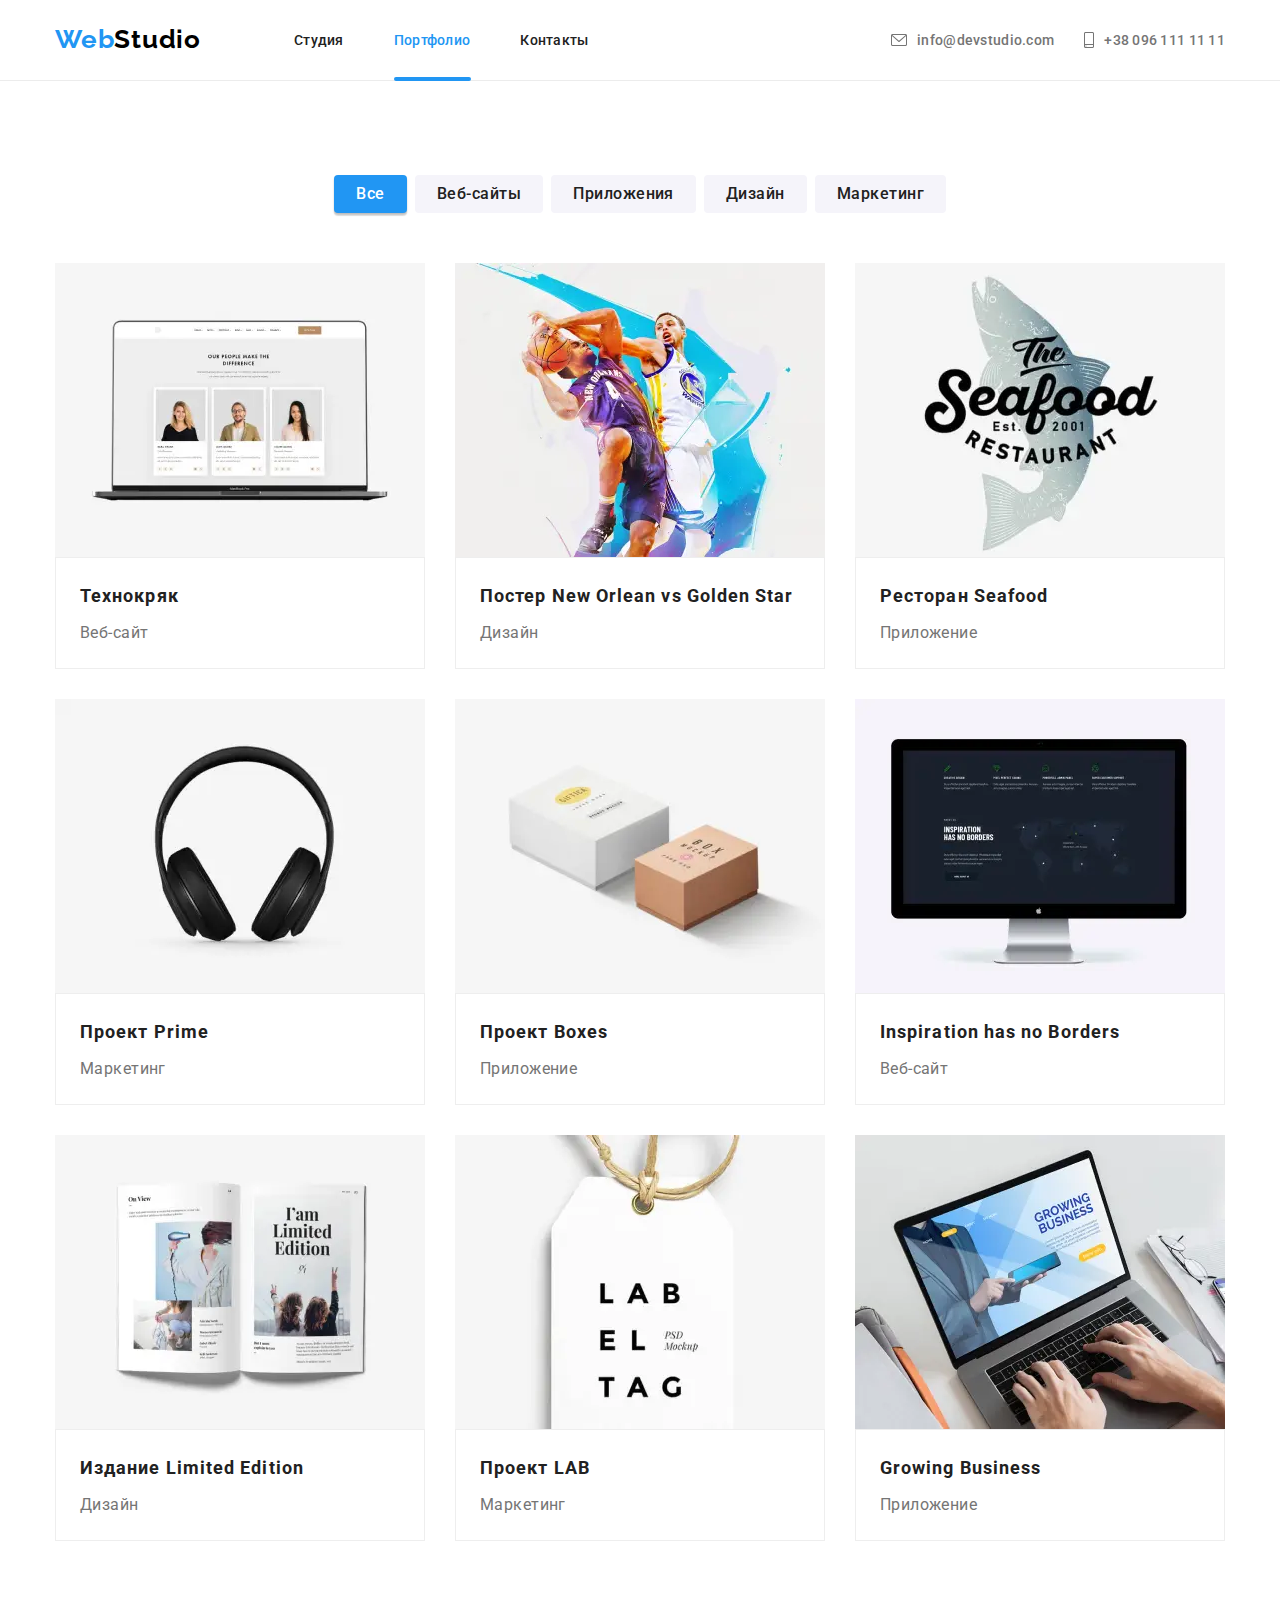
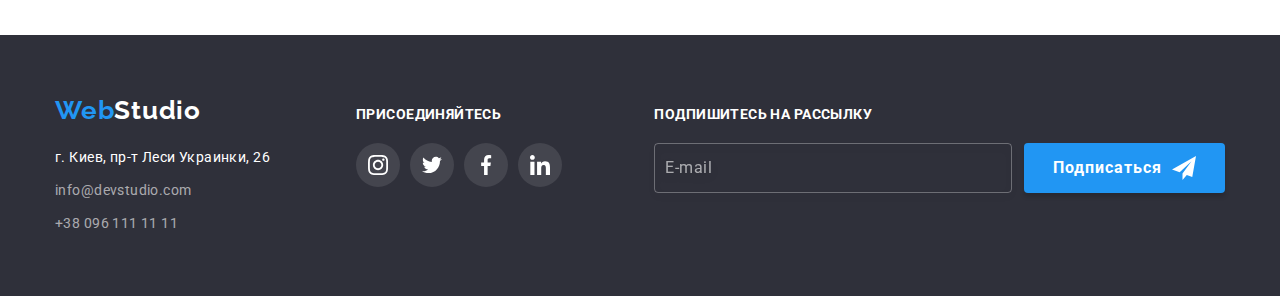
==== commit 03116642: "hw" ====
--- a/portfolio.html
+++ b/portfolio.html
@@ -840,15 +840,17 @@
         </div>
         <form class="form">
           <b class="form__text">Подпишитесь на рассылку</b>
-          <label class="form__label">
-            <input class="form__input" type="email" name="mail" placeholder="E-mail" />
-          </label>
-          <button type="submit" class="form__btn">
-            <span class="form__btn-text">Подписаться</span>
-            <svg class="form__icon" width="24" height="24">
-              <use href="./images/icons.svg#icon-icon-send"></use>
-            </svg>
-          </button>
+          <div class="form__container">
+            <label class="form__label">
+              <input class="form__input" type="email" name="mail" placeholder="E-mail" />
+            </label>
+            <button type="submit" class="form__btn">
+              <span class="form__btn-text">Подписаться</span>
+              <svg class="form__icon" width="24" height="24">
+                <use href="./images/icons.svg#icon-icon-send"></use>
+              </svg>
+            </button>
+          </div>
         </form>
       </div>
     </footer>
--- a/css/main.min.css
+++ b/css/main.min.css
@@ -1 +1 @@
-:root{--primary-text-color: #212121;--secondary-text-color: #757575;--acsent-text-color: #2196F3;--primary-white-color: #ffffff;--secondary-background-color: #2F303A;--primary-font-family: "Roboto", sans-serif;--secondary-font-family: "Raleway", sans-serif}.visual-hidden{position:absolute;width:1px;height:1px;margin:-1px;border:0;padding:0;white-space:nowrap;clip-path:inset(100%);clip:rect(0 0 0 0);overflow:hidden}.form__btn,.contacts__link,.clients__link,.work__img-wrapper,.privilege__icon-wrapper,.modal-form-checkbox-label,.modal-btn,.mobile-menu__close-btn,.social__link{display:flex;align-items:center;justify-content:center}h1,h2,h3,h4,h5,h6,p{margin-top:0;margin-bottom:0}ul,ol{margin-top:0;margin-bottom:0;padding-left:0}img{display:block}body{background-color:var(--primary-white-color);font-family:var(--primary-font-family);font-size:14px;letter-spacing:.03em;color:var(--primary-text-color)}ul{list-style:none}a{text-decoration:none}.container{width:100%;padding-left:15px;padding-right:15px}@media screen and (min-width: 480px){.container{width:480px;margin:0 auto}}@media screen and (min-width: 768px){.container{width:768px}}@media screen and (min-width: 1200px){.container{width:1200px}}.section{padding-top:60px;padding-bottom:60px}.section__title{margin-bottom:30px;text-align:center;font-size:28px;font-weight:700;line-height:1.1785714286;letter-spacing:.03em}.section_other-background{background-color:#f5f4fa}@media screen and (min-width: 1200px){.section{padding-top:94px;padding-bottom:94px}.section_no-padding-top{padding-top:0px}.section__title{margin-bottom:50px;text-align:center;font-size:36px;line-height:1.17;letter-spacing:.03em}}.logo{display:block;font-family:var(--secondary-font-family);font-size:26px;font-weight:700;line-height:1.1923076923;letter-spacing:.03em;text-decoration:none;color:var(--acsent-text-color)}@media screen and (max-width: 1199px){.logo.header__logo{padding-top:26px;padding-bottom:26px}.logo.footer__logo{text-align:center;margin-bottom:20px}}@media screen and (max-width: 767px){.logo.header__logo{padding-top:16px;padding-bottom:16px}.logo.footer__logo{text-align:center;margin-bottom:20px}}@media screen and (min-width: 1200px){.logo.header__logo{padding-top:24px;padding-bottom:25px}}.logo__part{color:#000;transition:color 250ms cubic-bezier(0.4, 0, 0.2, 1)}.logo__part:hover,.logo__part:focus{color:var(--acsent-text-color)}.logo_theme_dark{color:var(--primary-white-color)}.social{display:flex;justify-content:center}.social__item:not(:last-child){margin-right:10px}.social__link{width:44px;height:44px;border-radius:50%;background-color:var(--primary-white-color);color:#afb1b8;transition:background-color 250ms cubic-bezier(0.4, 0, 0.2, 1),color 250ms cubic-bezier(0.4, 0, 0.2, 1)}.social__link.social__link_theme_dark{background:rgba(255,255,255,.1);color:var(--primary-white-color)}.social__link:hover,.social__link:focus{color:var(--primary-white-color);background-color:var(--acsent-text-color)}.social__icon{fill:currentColor}@media screen and (max-width: 767px){.mobile-menu{position:fixed;top:0;left:0;width:100%;height:100%;background-color:#fff;z-index:1;opacity:0;visibility:hidden;pointer-events:none;transition:opacity 250ms cubic-bezier(0.4, 0, 0.2, 1),visibility 250ms cubic-bezier(0.4, 0, 0.2, 1)}.mobile-menu.is-open{opacity:1;visibility:visible;pointer-events:auto}}.mobile-menu__container{display:flex;flex-direction:column;justify-content:space-between;min-width:480px;min-height:768px;position:relative;padding-left:40px;padding-top:48px;padding-bottom:48px}.mobile-menu__flex-container{display:flex;flex-direction:column;justify-content:flex-end}.mobile-menu__close-btn{position:absolute;top:10px;right:15px;border:none;background-color:rgba(0,0,0,0);padding:0;line-height:0;color:var(--primary-text-color);cursor:pointer}.mobile-menu__icon{fill:currentColor;transition:fill 250ms cubic-bezier(0.4, 0, 0.2, 1)}.mobile-menu__icon:not(:last-child){margin-bottom:32px}.mobile-menu__icon:hover,.mobile-menu__icon:focus{fill:var(--acsent-text-color)}.mobile-nav__item:not(:last-child){margin-bottom:32px}.mobile-nav__link{display:block;font-size:40px;font-weight:500;line-height:1.175;letter-spacing:.02em;color:var(--primary-text-color);text-decoration:none;transition:color 250ms cubic-bezier(0.4, 0, 0.2, 1)}.mobile-nav__link:hover,.mobile-nav__link:focus{color:var(--acsent-text-color)}.mobile-nav__link_current{position:relative;color:var(--acsent-text-color)}.mobile-contact__item:not(:last-child){margin-bottom:32px}.mobile-contact__phone{font-size:34px;font-weight:500;line-height:1.1764705882;letter-spacing:.02em;color:var(--acsent-text-color)}.mobile-contact__mail{font-size:24px;font-weight:500;line-height:1.1666666667;letter-spacing:.02em;color:var(--secondary-text-color)}.mobile-social{margin-top:64px;display:flex}.mobile-social__item:not(:last-child){position:relative;margin-right:10px}.mobile-social__item:not(:last-child)::after{content:"";position:absolute;top:10px;right:-20px;display:block;width:22px;border:1px solid rgba(33,33,33,.2);transform:rotate(90deg)}.mobile-social__item:not(:first-child){margin-left:10px}.mobile-social__link{font-size:18px;font-weight:500;line-height:1.2222222222;letter-spacing:.02em;color:var(--acsent-text-color)}@media screen and (min-width: 768px){.mobile-menu{display:none}}.backdrop{position:fixed;top:0;left:0;width:100%;height:100%;background-color:rgba(0,0,0,.2);transition:opacity 250ms cubic-bezier(0.4, 0, 0.2, 1),visibility 250ms cubic-bezier(0.4, 0, 0.2, 1)}.backdrop.is-hidden{opacity:0;visibility:hidden;pointer-events:none}.modal{position:absolute;top:50%;left:50%;transform:translate(-50%, -50%);padding:40px;background-color:var(--primary-white-color);box-shadow:0px 1px 3px rgba(0,0,0,.12),0px 1px 1px rgba(0,0,0,.14),0px 2px 1px rgba(0,0,0,.2);border-radius:4px}.modal-btn{position:absolute;top:8px;right:8px;width:30px;height:30px;padding:0;background-color:var(--primary-white-color);border:1px solid rgba(0,0,0,.1);border-radius:50%;color:#000;cursor:pointer}.modal-btn-icon{fill:currentColor;transition:fill 250ms cubic-bezier(0.4, 0, 0.2, 1)}.modal-btn-icon:hover,.modal-btn-icon:focus{fill:var(--acsent-text-color)}@media screen and (min-width: 1200px){.modal{min-height:581px;min-width:528px}}@media screen and (max-width: 1199px){.modal{min-height:609px;min-width:450px}}.modal-form{display:flex;flex-direction:column}.modal-form-title{margin-bottom:12px;text-align:center;font-size:20px;font-weight:700;line-height:1.5;letter-spacing:.03em}.modal-form-label{margin-bottom:10px}.modal-form-label-key{display:block;margin-bottom:4px;font-family:var(--primary-font-family);font-size:12px;font-weight:400;line-height:1.1666666667;letter-spacing:.01em;color:var(--secondary-text-color)}.modal-form-input-wrapper{position:relative;display:block}.modal-form-input{width:100%;height:40px;border:1px solid rgba(33,33,33,.2);border-radius:4px;padding-left:42px;transition:border-color 250ms cubic-bezier(0.4, 0, 0.2, 1)}.modal-form-input:focus,.modal-form-input:focus{outline:none;border-color:var(--acsent-text-color)}.modal-form-icon{position:absolute;top:50%;left:15px;transform:translateY(-50%);background-color:rgba(0,0,0,0);transition:fill 250ms cubic-bezier(0.4, 0, 0.2, 1)}.modal-form-input:focus+.modal-form-icon{fill:var(--acsent-text-color)}.label-textarea{margin-bottom:20px}.modal-form-text{display:block;width:100%;height:120px;border:1px solid rgba(33,33,33,.2);border-radius:4px;resize:none;padding:12px 16px;transition:border-color 250ms cubic-bezier(0.4, 0, 0.2, 1)}.modal-form-text:focus,.modal-form-text:focus{outline:none;border-color:var(--acsent-text-color)}.modal-form-text::placeholder{font-family:"Roboto",sans-serif;font-size:12px;font-weight:400;line-height:1.1666666667;letter-spacing:.01em;color:rgba(117,117,117,.5)}.modal-form-checkbox-label{font-size:12px;line-height:1.71;letter-spacing:.03em;color:var(--secondary-text-color);flex-wrap:wrap;margin-bottom:30px}.modal-form-checkbox-label::before{display:block;width:16px;height:15px;border:2px solid var(--primary-text-color);border-radius:3px;content:"";cursor:pointer;margin-right:8px}.modal-form-checkbox:checked+.modal-form-checkbox-label::before{background-image:url(../images/icon-check.svg);border:none}.modal-form-checkbox:focus+.modal-form-checkbox-label::before{border-color:var(--acsent-text-color)}.modal-form-link{color:var(--acsent-text-color)}.modal-form-btn{min-width:200px;align-self:center;font-size:16px;font-weight:700;line-height:1.875;letter-spacing:.06em;color:var(--primary-white-color);cursor:pointer;border:1px solid rgba(0,0,0,0);box-shadow:0px 4px 4px rgba(0,0,0,.15);border-radius:4px;background-color:var(--acsent-text-color);padding:12px 20px;transition:background-color 250ms cubic-bezier(0.4, 0, 0.2, 1)}.modal-form-btn:hover,.modal-form-btn:focus{background-color:#188ce8;outline:none}@media screen and (min-width: 1200px){modal-form-title{font-size:20px;font-weight:700;line-height:1.15;letter-spacing:.03em}}.header{border-bottom:1px solid #ececec}.header__container{display:flex;align-items:center}@media screen and (max-width: 1199px){.menu__link_current::after{width:calc(100% + 2px);bottom:0px}.contact__link{font-size:12px;font-weight:500;line-height:1.1666666667}.contact__item:not(:last-child){margin-bottom:10px}.contact__icon{margin-right:8px}}@media screen and (max-width: 767px){.header__container{justify-content:space-between}.burger-btn{border:none;background-color:rgba(0,0,0,0);padding:0;line-height:0}.burger-btn__icon{fill:#000;transition:fill 250ms cubic-bezier(cubic-bezier(0.4, 0, 0.2, 1))}.burger-btn__icon:hover,.burger-btn__icon:focus{fill:var(--acsent-text-color)}.menu{display:none}.contact{display:none}}@media screen and (min-width: 768px){.burger-btn{display:none}.navigation,.menu{display:flex}.header__menu{margin-left:88px}.menu__item+.menu__item{margin-left:50px}.menu__link{display:block;padding-top:32px;padding-bottom:32px;font-size:14px;font-weight:500;line-height:1.1428571429;letter-spacing:.02em;color:var(--primary-text-color);transition:color 250ms cubic-bezier(0.4, 0, 0.2, 1)}.menu__link:hover,.menu__link:focus{color:var(--acsent-text-color)}.menu__link_current{position:relative;color:var(--acsent-text-color)}.menu__link_current::after{content:"";position:absolute;display:block;height:4px;background-color:var(--acsent-text-color);border-radius:2px;left:0;bottom:-1px}.contact{margin-left:auto}.contact__link{display:flex;align-items:center;letter-spacing:.02em;color:var(--secondary-text-color);transition:color 250ms cubic-bezier(0.4, 0, 0.2, 1)}.contact__link:hover,.contact__link:focus{color:var(--acsent-text-color)}.contact__item+.contact__item{display:flex;align-items:center}.contact__icon{fill:currentColor}}@media screen and (min-width: 1200px){.contact{display:flex;align-items:center}.header__menu{margin-left:93px}.menu__link_current::after{width:calc(100% + 1px)}.contact__link{padding-top:32px;padding-bottom:32px;font-size:14px;font-weight:500;line-height:1.1428571429}.contact__item+.contact__item{margin-left:30px}.contact__icon{margin-right:10px}}.hero{text-align:center;margin-left:auto;margin-right:auto;background-repeat:no-repeat;background-size:cover;background-position:center;background-color:#c4c4c4}.hero__title{margin-bottom:30px;letter-spacing:.06em;text-transform:uppercase;text-align:center;color:var(--primary-white-color)}.hero__btn{padding:10px 32px;min-width:200px;font-family:var(--primary-font-family);font-size:16px;font-weight:700;line-height:1.875;text-align:center;letter-spacing:.06em;color:var(--primary-white-color);background-color:var(--acsent-text-color);box-shadow:0px 4px 4px rgba(0,0,0,.15);cursor:pointer;border-radius:4px;border:0px solid rgba(0,0,0,0)}@media screen and (max-width: 1199px){.hero{padding-top:118px;padding-bottom:118px;height:400px;background-image:linear-gradient(to right, rgba(47, 48, 58, 0.4), rgba(47, 48, 58, 0.4)),url("../images/hero/hero-tablet.jpg")}}@media screen and (max-width: 1199px)and (min-device-pixel-ratio: 2),screen and (max-width: 1199px)and (min-resolution: 192dpi),screen and (max-width: 1199px)and (min-resolution: 2dppx){.hero{background-image:linear-gradient(to right, rgba(47, 48, 58, 0.4), rgba(47, 48, 58, 0.4)),url("../images/hero/hero-tablet@2x.jpg")}}@media screen and (max-width: 1199px){.hero__title{font-size:26px;font-weight:900;line-height:1.6153846154}}@media screen and (max-width: 767px){.hero{background-image:linear-gradient(to right, rgba(47, 48, 58, 0.4), rgba(47, 48, 58, 0.4)),url("../images/hero/hero-mobile.jpg")}}@media screen and (max-width: 767px)and (min-device-pixel-ratio: 2),screen and (max-width: 767px)and (min-resolution: 192dpi),screen and (max-width: 767px)and (min-resolution: 2dppx){.hero{background-image:linear-gradient(to right, rgba(47, 48, 58, 0.4), rgba(47, 48, 58, 0.4)),url("../images/hero/hero-mobile@2x.jpg")}}@media screen and (min-width: 1200px){.hero{padding-top:200px;padding-bottom:200px;height:600px;max-height:1600px;background-image:linear-gradient(to right, rgba(47, 48, 58, 0.4), rgba(47, 48, 58, 0.4)),url("../images/hero/hero.jpg")}}@media screen and (min-width: 1200px)and (min-device-pixel-ratio: 2),screen and (min-width: 1200px)and (min-resolution: 192dpi),screen and (min-width: 1200px)and (min-resolution: 2dppx){.hero{background-image:linear-gradient(to right, rgba(47, 48, 58, 0.4), rgba(47, 48, 58, 0.4)),url("../images/hero/hero@2x.jpg")}}@media screen and (min-width: 1200px){.hero__title{font-size:44px;font-weight:900;line-height:1.3636363636}}.privilege__icon-wrapper{min-height:120px;background:#f5f4fa;border-radius:4px}.privilege__title{margin-bottom:10px;margin-top:30px;font-size:14px;font-weight:700;line-height:1.1428571429;text-transform:uppercase}.privilege__text{line-height:1.71;color:var(--secondary-text-color)}@media screen and (max-width: 767px){.privilege__item:not(:last-child){margin-bottom:30px}.privilege__title{text-align:center}}@media screen and (min-width: 768px){.privilege{display:flex;flex-wrap:wrap;gap:30px}.privilege__item{flex-basis:calc((100% - 30px)/2)}}@media screen and (min-width: 1200px){.privilege{display:flex;flex-wrap:no-wrap;gap:0px}.privilege__item{flex-basis:calc((100% - 90px)/4)}.privilege__item:not(:last-child){margin-right:30px}}@media screen and (max-width: 1199px){.section_no-padding-top{display:none}}.work{display:flex}.work__item{flex-basis:calc((100% - 60px)/3);margin-right:30px;position:relative}.work__item:last-child{margin-right:0px}.work__link{display:block;text-decoration:none}.work__img-wrapper{background-color:rgba(47,48,58,.8);min-width:100%;height:70px;position:absolute;bottom:0;left:0}.work__title{font-size:14px;font-weight:700;line-height:1.1428571429;text-transform:uppercase;color:var(--primary-white-color);text-decoration:none}.team__item{background-color:var(--primary-white-color);box-shadow:0px 1px 3px rgba(0,0,0,.12),0px 1px 1px rgba(0,0,0,.14),0px 2px 1px rgba(0,0,0,.2);border-radius:0px 0px 4px 4px}.picture-img{width:100%}.team__box{padding-top:30px;padding-bottom:24px;background-color:#fff;border-radius:0px 0px 4px 4px}.team__title{margin-bottom:10px;font-size:16px;font-weight:500;line-height:1.1875;letter-spacing:.03em;text-align:center}.team__text{font-size:16px;line-height:1.19;letter-spacing:.03em;color:var(--secondary-text-color);text-align:center;margin-bottom:16px}@media screen and (max-width: 1199px){.team__item{flex-basis:calc((100% - 30px)/2)}}@media screen and (max-width: 767px){.team__item:not(:last-child){margin-bottom:30px}}@media screen and (min-width: 768px){.team{display:flex;flex-wrap:wrap;gap:30px}}@media screen and (min-width: 1200px){.team__item{flex-basis:calc((100% - 90px)/4)}}.clients{display:flex}.clients__link{height:92px;border:1px solid #afb1b8;border-radius:4px;background-color:var(--primary-white-color);color:#afb1b8;transition:color 250ms cubic-bezier(0.4, 0, 0.2, 1),border 250ms cubic-bezier(0.4, 0, 0.2, 1)}.clients__link:hover,.clients__link:focus{color:var(--acsent-text-color);border:1px solid var(--acsent-text-color)}.clients__icon{fill:currentColor}@media screen and (max-width: 1199px){.clients{flex-wrap:wrap;gap:30px}.clients__item{flex-basis:calc((100% - 60px)/3)}}@media screen and (max-width: 767px){.clients__item{flex-basis:calc((100% - 30px)/2);gap:30px}}@media screen and (min-width: 1200px){.clients{justify-content:center}.clients__link{width:170px}.clients__item:not(:last-child){margin-right:30px}}.filter{display:flex;align-items:center}.filter__item:not(:last-child){margin-right:8px}.filter__btn{padding:6px 22px;min-width:73px;font-family:var(--primary-font-family);font-size:16px;font-weight:500;line-height:1.625;letter-spacing:.03em;text-align:center;color:var(--primary-text-color);background:#f5f4fa;cursor:pointer;border:0px solid rgba(0,0,0,0);border-radius:4px;transition:color 250ms cubic-bezier(0.4, 0, 0.2, 1),background-color 250ms cubic-bezier(0.4, 0, 0.2, 1),box-shadow 250ms cubic-bezier(0.4, 0, 0.2, 1)}.filter__btn:hover,.filter__btn:focus{color:var(--primary-white-color);background-color:var(--acsent-text-color);box-shadow:0px 3px 1px rgba(0,0,0,.1),0px 1px 2px rgba(0,0,0,.08),0px 2px 2px rgba(0,0,0,.12)}.filter__btn.current{color:var(--primary-white-color);background:var(--acsent-text-color);box-shadow:0px 3px 1px rgba(0,0,0,.1),0px 1px 2px rgba(0,0,0,.08),0px 2px 2px rgba(0,0,0,.12)}@media screen and (max-width: 767px){.filter{flex-wrap:wrap;justify-content:flex-start;row-gap:15px;margin-bottom:30px}}@media screen and (min-width: 768px){.filter{justify-content:center;margin-bottom:30px}}@media screen and (min-width: 1200px){.filter{margin-bottom:50px}}.gallery__link{text-decoration:none;display:block;transition:box-shadow 250ms cubic-bezier(0.4, 0, 0.2, 1)}.gallery__link:hover,.gallery__link:focus{box-shadow:0px 1px 1px rgba(0,0,0,.12),0px 4px 4px rgba(0,0,0,.06),1px 4px 6px rgba(0,0,0,.16)}.gallery__img-wrapper{min-height:110px;padding:20px 24px;background:#fff;border:1px solid #eee}.gallery__titel{margin-bottom:4px;font-size:18px;font-weight:700;line-height:2;letter-spacing:.06em;color:var(--primary-text-color)}.gallery__text{font-size:16px;line-height:1.88;color:var(--secondary-text-color)}.gallery__thumb{position:relative;overflow:hidden}.gallery__thumb-text{position:absolute;top:0;left:0;width:100%;height:100%;font-size:18px;line-height:1.56;letter-spacing:.03em;color:var(--primary-white-color);background-color:rgba(33,150,243,.9);padding:77px 24px;overflow:auto;transform:translateY(100%);transition:transform 250ms cubic-bezier(0.4, 0, 0.2, 1)}.gallery__link:hover .gallery__thumb-text,.gallery__link:focus .gallery__thumb-text{transform:translateY(0%)}@media screen and (max-width: 767px){.gallery__item:not(:last-child){margin-bottom:30px}}@media screen and (min-width: 768px){.gallery{display:flex;flex-wrap:wrap;gap:30px}.gallery__link{display:flex;flex-direction:column;height:100%}.gallery__item{flex-basis:calc((100% - 30px)/2)}.gallery__img-wrapper{flex-grow:1}}@media screen and (min-width: 1200px){.gallery__item{flex-basis:calc((100% - 60px)/3)}}.footer{padding-top:60px;padding-bottom:60px;background-color:var(--secondary-background-color)}.contacts__item{display:block}.contacts__item:not(:last-child){margin-bottom:9px}.contacts__link{font-style:normal;line-height:1.71;color:var(--primary-white-color);text-decoration:none;transition:color 250ms cubic-bezier(0.4, 0, 0.2, 1)}.contacts__link:hover,.contacts__link:focus{color:var(--acsent-text-color)}.social__link_color_grey{color:rgba(255,255,255,.6)}.social__text,.form__text{display:block;margin-bottom:20px;font-weight:700;line-height:1.14;letter-spacing:.03em;text-transform:uppercase;color:var(--primary-white-color)}.form__input{height:50px;width:100%;padding-left:10px;background-color:rgba(0,0,0,0);border:1px solid rgba(255,255,255,.3);filter:drop-shadow(0px 4px 4px rgba(0, 0, 0, 0.15));border-radius:4px;color:var(--primary-white-color)}.form__input::placeholder{font-size:16px;font-weight:400;line-height:1.25;letter-spacing:.03em;color:rgba(255,255,255,.6)}.form__btn{min-width:200px;padding:10px 29px;margin-left:auto;margin-right:auto;cursor:pointer;border:none;background-color:var(--acsent-text-color);box-shadow:0px 4px 4px rgba(0,0,0,.15);border-radius:4px}.form__btn-text{align-items:center;text-align:center;margin-right:10px;font-size:16px;font-weight:700;line-height:1.875;letter-spacing:.06em;color:var(--primary-white-color)}@media screen and (max-width: 767px){.social__container{margin-top:60px}}@media screen and (max-width: 1199px){.social__text,.form__text{display:block}.form{margin-top:60px;margin-right:auto;margin-left:auto}.form__input{max-width:450px}.social__text,.form__text{text-align:center}.form__btn{margin-top:20px}}@media screen and (min-width: 768px)and (max-width: 1199px){.footer__tablet-container{display:flex;align-items:baseline;justify-content:space-around}.form{margin-top:60px;display:block;text-align:center}}@media screen and (min-width: 1200px){.footer__container-flex,.footer__tablet-container{display:flex;align-items:baseline}.social__container{margin-left:70px}.contacts{margin-top:20px;min-width:231px}.contacts__item:not(:last-child){margin-bottom:9px}.contacts__link{display:block}.form{margin-top:0;margin-left:auto}.form__container{display:flex}.form__input{min-width:358px}.form__btn{margin-left:12px}}/*# sourceMappingURL=main.min.css.map */+:root{--primary-text-color: #212121;--secondary-text-color: #757575;--acsent-text-color: #2196F3;--primary-white-color: #ffffff;--secondary-background-color: #2F303A;--primary-font-family: "Roboto", sans-serif;--secondary-font-family: "Raleway", sans-serif}.visual-hidden{position:absolute;width:1px;height:1px;margin:-1px;border:0;padding:0;white-space:nowrap;clip-path:inset(100%);clip:rect(0 0 0 0);overflow:hidden}.form__btn,.contacts__link,.clients__link,.work__img-wrapper,.privilege__icon-wrapper,.modal-form-checkbox-label,.modal-btn,.mobile-menu__close-btn,.social__link{display:flex;align-items:center;justify-content:center}h1,h2,h3,h4,h5,h6,p{margin-top:0;margin-bottom:0}ul,ol{margin-top:0;margin-bottom:0;padding-left:0}img{display:block}body{background-color:var(--primary-white-color);font-family:var(--primary-font-family);font-size:14px;letter-spacing:.03em;color:var(--primary-text-color)}ul{list-style:none}a{text-decoration:none}.container{width:100%;padding-left:15px;padding-right:15px}@media screen and (min-width: 480px){.container{width:480px;margin:0 auto}}@media screen and (min-width: 768px){.container{width:768px}}@media screen and (min-width: 1200px){.container{width:1200px}}.section{padding-top:60px;padding-bottom:60px}.section__title{margin-bottom:30px;text-align:center;font-size:28px;font-weight:700;line-height:1.1785714286;letter-spacing:.03em}.section_other-background{background-color:#f5f4fa}@media screen and (min-width: 1200px){.section{padding-top:94px;padding-bottom:94px}.section_no-padding-top{padding-top:0px}.section__title{margin-bottom:50px;text-align:center;font-size:36px;line-height:1.17;letter-spacing:.03em}}.logo{display:block;font-family:var(--secondary-font-family);font-size:26px;font-weight:700;line-height:1.1923076923;letter-spacing:.03em;text-decoration:none;color:var(--acsent-text-color)}@media screen and (max-width: 1199px){.logo.header__logo{padding-top:26px;padding-bottom:26px}.logo.footer__logo{text-align:center;margin-bottom:20px}}@media screen and (max-width: 767px){.logo.header__logo{padding-top:16px;padding-bottom:16px}.logo.footer__logo{text-align:center;margin-bottom:20px}}@media screen and (min-width: 1200px){.logo.header__logo{padding-top:24px;padding-bottom:25px}}.logo__part{color:#000;transition:color 250ms cubic-bezier(0.4, 0, 0.2, 1)}.logo__part:hover,.logo__part:focus{color:var(--acsent-text-color)}.logo_theme_dark{color:var(--primary-white-color)}.social{display:flex;justify-content:center}.social__item:not(:last-child){margin-right:10px}.social__link{width:44px;height:44px;border-radius:50%;background-color:var(--primary-white-color);color:#afb1b8;transition:background-color 250ms cubic-bezier(0.4, 0, 0.2, 1),color 250ms cubic-bezier(0.4, 0, 0.2, 1)}.social__link.social__link_theme_dark{background:rgba(255,255,255,.1);color:var(--primary-white-color)}.social__link:hover,.social__link:focus{color:var(--primary-white-color);background-color:var(--acsent-text-color)}.social__icon{fill:currentColor}@media screen and (max-width: 767px){.mobile-menu{position:fixed;top:0;left:0;width:100%;height:100%;background-color:#fff;z-index:1;opacity:0;visibility:hidden;pointer-events:none;transition:opacity 250ms cubic-bezier(0.4, 0, 0.2, 1),visibility 250ms cubic-bezier(0.4, 0, 0.2, 1)}.mobile-menu.is-open{opacity:1;visibility:visible;pointer-events:auto}}.mobile-menu__container{display:flex;flex-direction:column;justify-content:space-between;width:480px;min-height:768px;position:relative;padding-left:40px;padding-top:48px;padding-bottom:48px}.mobile-menu__close-btn{position:absolute;top:10px;right:15px;border:none;background-color:rgba(0,0,0,0);padding:0;line-height:0;color:var(--primary-text-color);cursor:pointer}.mobile-menu__icon{fill:currentColor;transition:fill 250ms cubic-bezier(0.4, 0, 0.2, 1)}.mobile-menu__icon:not(:last-child){margin-bottom:32px}.mobile-menu__icon:hover,.mobile-menu__icon:focus{fill:var(--acsent-text-color)}.mobile-nav__item:not(:last-child){margin-bottom:32px}.mobile-nav__link{display:block;font-size:40px;font-weight:500;line-height:1.175;letter-spacing:.02em;color:var(--primary-text-color);text-decoration:none;transition:color 250ms cubic-bezier(0.4, 0, 0.2, 1)}.mobile-nav__link:hover,.mobile-nav__link:focus{color:var(--acsent-text-color)}.mobile-nav__link_current{position:relative;color:var(--acsent-text-color)}.mobile-contact__item:not(:last-child){margin-bottom:32px}.mobile-contact__phone{font-size:34px;font-weight:500;line-height:1.1764705882;letter-spacing:.02em;color:var(--acsent-text-color)}.mobile-contact__mail{font-size:24px;font-weight:500;line-height:1.1666666667;letter-spacing:.02em;color:var(--secondary-text-color)}.mobile-social{margin-top:64px;display:flex}.mobile-social__item:not(:last-child){position:relative;margin-right:10px}.mobile-social__item:not(:last-child)::after{content:"";position:absolute;top:10px;right:-20px;display:block;width:22px;border:1px solid rgba(33,33,33,.2);transform:rotate(90deg)}.mobile-social__item:not(:first-child){margin-left:10px}.mobile-social__link{font-size:18px;font-weight:500;line-height:1.2222222222;letter-spacing:.02em;color:var(--acsent-text-color)}@media screen and (max-width: 479px){.mobile-menu__container{width:100%}}@media screen and (min-width: 768px){.mobile-menu{display:none}}.backdrop{position:fixed;top:0;left:0;width:100%;height:100%;background-color:rgba(0,0,0,.2);transition:opacity 250ms cubic-bezier(0.4, 0, 0.2, 1),visibility 250ms cubic-bezier(0.4, 0, 0.2, 1)}.backdrop.is-hidden{opacity:0;visibility:hidden;pointer-events:none}.modal{position:absolute;top:50%;left:50%;transform:translate(-50%, -50%);padding:40px;background-color:var(--primary-white-color);box-shadow:0px 1px 3px rgba(0,0,0,.12),0px 1px 1px rgba(0,0,0,.14),0px 2px 1px rgba(0,0,0,.2);border-radius:4px}.modal-btn{position:absolute;top:8px;right:8px;width:30px;height:30px;padding:0;background-color:var(--primary-white-color);border:1px solid rgba(0,0,0,.1);border-radius:50%;color:#000;cursor:pointer}.modal-btn-icon{fill:currentColor;transition:fill 250ms cubic-bezier(0.4, 0, 0.2, 1)}.modal-btn-icon:hover,.modal-btn-icon:focus{fill:var(--acsent-text-color)}@media screen and (max-width: 479px){.modal{width:100%}}@media screen and (min-width: 480px){.modal{width:450px}}@media screen and (min-width: 1200px){.modal{min-height:581px;min-width:528px}}.modal-form{display:flex;flex-direction:column}.modal-form-title{margin-bottom:12px;text-align:center;font-size:20px;font-weight:700;line-height:1.5;letter-spacing:.03em}.modal-form-label{margin-bottom:10px}.modal-form-label-key{display:block;margin-bottom:4px;font-family:var(--primary-font-family);font-size:12px;font-weight:400;line-height:1.1666666667;letter-spacing:.01em;color:var(--secondary-text-color)}.modal-form-input-wrapper{position:relative;display:block}.modal-form-input{width:100%;height:40px;border:1px solid rgba(33,33,33,.2);border-radius:4px;padding-left:42px;transition:border-color 250ms cubic-bezier(0.4, 0, 0.2, 1)}.modal-form-input:focus,.modal-form-input:focus{outline:none;border-color:var(--acsent-text-color)}.modal-form-icon{position:absolute;top:50%;left:15px;transform:translateY(-50%);background-color:rgba(0,0,0,0);transition:fill 250ms cubic-bezier(0.4, 0, 0.2, 1)}.modal-form-input:focus+.modal-form-icon{fill:var(--acsent-text-color)}.label-textarea{margin-bottom:20px}.modal-form-text{display:block;width:100%;height:120px;border:1px solid rgba(33,33,33,.2);border-radius:4px;resize:none;padding:12px 16px;transition:border-color 250ms cubic-bezier(0.4, 0, 0.2, 1)}.modal-form-text:focus,.modal-form-text:focus{outline:none;border-color:var(--acsent-text-color)}.modal-form-text::placeholder{font-family:"Roboto",sans-serif;font-size:12px;font-weight:400;line-height:1.1666666667;letter-spacing:.01em;color:rgba(117,117,117,.5)}.modal-form-checkbox-label{font-size:12px;line-height:1.71;letter-spacing:.03em;color:var(--secondary-text-color);flex-wrap:wrap;margin-bottom:30px}.modal-form-checkbox-label::before{display:block;width:16px;height:15px;border:2px solid var(--primary-text-color);border-radius:3px;content:"";cursor:pointer;margin-right:8px}.modal-form-checkbox:checked+.modal-form-checkbox-label::before{background-image:url(../images/icon-check.svg);border:none}.modal-form-checkbox:focus+.modal-form-checkbox-label::before{border-color:var(--acsent-text-color)}.modal-form-link{color:var(--acsent-text-color)}.modal-form-btn{min-width:200px;align-self:center;font-size:16px;font-weight:700;line-height:1.875;letter-spacing:.06em;color:var(--primary-white-color);cursor:pointer;border:1px solid rgba(0,0,0,0);box-shadow:0px 4px 4px rgba(0,0,0,.15);border-radius:4px;background-color:var(--acsent-text-color);padding:12px 20px;transition:background-color 250ms cubic-bezier(0.4, 0, 0.2, 1)}.modal-form-btn:hover,.modal-form-btn:focus{background-color:#188ce8;outline:none}@media screen and (min-width: 1200px){modal-form-title{font-size:20px;font-weight:700;line-height:1.15;letter-spacing:.03em}}.header{border-bottom:1px solid #ececec}.header__container{display:flex;align-items:center}@media screen and (max-width: 1199px){.menu__link_current::after{width:calc(100% + 2px);bottom:0px}.contact__link{font-size:12px;font-weight:500;line-height:1.1666666667}.contact__item:not(:last-child){margin-bottom:10px}.contact__icon{margin-right:8px}}@media screen and (max-width: 767px){.header__container{justify-content:space-between}.burger-btn{border:none;background-color:rgba(0,0,0,0);padding:0;line-height:0}.burger-btn__icon{fill:#000;transition:fill 250ms cubic-bezier(cubic-bezier(0.4, 0, 0.2, 1))}.burger-btn__icon:hover,.burger-btn__icon:focus{fill:var(--acsent-text-color)}.menu{display:none}.contact{display:none}}@media screen and (min-width: 768px){.burger-btn{display:none}.navigation,.menu{display:flex}.header__menu{margin-left:88px}.menu__item+.menu__item{margin-left:50px}.menu__link{display:block;padding-top:32px;padding-bottom:32px;font-size:14px;font-weight:500;line-height:1.1428571429;letter-spacing:.02em;color:var(--primary-text-color);transition:color 250ms cubic-bezier(0.4, 0, 0.2, 1)}.menu__link:hover,.menu__link:focus{color:var(--acsent-text-color)}.menu__link_current{position:relative;color:var(--acsent-text-color)}.menu__link_current::after{content:"";position:absolute;display:block;height:4px;background-color:var(--acsent-text-color);border-radius:2px;left:0;bottom:-1px}.contact{margin-left:auto}.contact__link{display:flex;align-items:center;letter-spacing:.02em;color:var(--secondary-text-color);transition:color 250ms cubic-bezier(0.4, 0, 0.2, 1)}.contact__link:hover,.contact__link:focus{color:var(--acsent-text-color)}.contact__item+.contact__item{display:flex;align-items:center}.contact__icon{fill:currentColor}}@media screen and (min-width: 1200px){.contact{display:flex;align-items:center}.header__menu{margin-left:93px}.menu__link_current::after{width:calc(100% + 1px)}.contact__link{padding-top:32px;padding-bottom:32px;font-size:14px;font-weight:500;line-height:1.1428571429}.contact__item+.contact__item{margin-left:30px}.contact__icon{margin-right:10px}}.hero{text-align:center;margin-left:auto;margin-right:auto;background-repeat:no-repeat;background-size:cover;background-position:center;background-color:#c4c4c4}.hero__title{margin-bottom:30px;letter-spacing:.06em;text-transform:uppercase;text-align:center;color:var(--primary-white-color)}.hero__btn{padding:10px 32px;min-width:200px;font-family:var(--primary-font-family);font-size:16px;font-weight:700;line-height:1.875;text-align:center;letter-spacing:.06em;color:var(--primary-white-color);background-color:var(--acsent-text-color);box-shadow:0px 4px 4px rgba(0,0,0,.15);cursor:pointer;border-radius:4px;border:0px solid rgba(0,0,0,0)}@media screen and (max-width: 1199px){.hero{padding-top:118px;padding-bottom:118px;height:400px;background-image:linear-gradient(to right, rgba(47, 48, 58, 0.4), rgba(47, 48, 58, 0.4)),url("../images/hero/hero-tablet.jpg")}}@media screen and (max-width: 1199px)and (min-device-pixel-ratio: 2),screen and (max-width: 1199px)and (min-resolution: 192dpi),screen and (max-width: 1199px)and (min-resolution: 2dppx){.hero{background-image:linear-gradient(to right, rgba(47, 48, 58, 0.4), rgba(47, 48, 58, 0.4)),url("../images/hero/hero-tablet@2x.jpg")}}@media screen and (max-width: 1199px){.hero__title{font-size:26px;font-weight:900;line-height:1.6153846154}}@media screen and (max-width: 767px){.hero{background-image:linear-gradient(to right, rgba(47, 48, 58, 0.4), rgba(47, 48, 58, 0.4)),url("../images/hero/hero-mobile.jpg")}}@media screen and (max-width: 767px)and (min-device-pixel-ratio: 2),screen and (max-width: 767px)and (min-resolution: 192dpi),screen and (max-width: 767px)and (min-resolution: 2dppx){.hero{background-image:linear-gradient(to right, rgba(47, 48, 58, 0.4), rgba(47, 48, 58, 0.4)),url("../images/hero/hero-mobile@2x.jpg")}}@media screen and (min-width: 1200px){.hero{padding-top:200px;padding-bottom:200px;height:600px;max-height:1600px;background-image:linear-gradient(to right, rgba(47, 48, 58, 0.4), rgba(47, 48, 58, 0.4)),url("../images/hero/hero.jpg")}}@media screen and (min-width: 1200px)and (min-device-pixel-ratio: 2),screen and (min-width: 1200px)and (min-resolution: 192dpi),screen and (min-width: 1200px)and (min-resolution: 2dppx){.hero{background-image:linear-gradient(to right, rgba(47, 48, 58, 0.4), rgba(47, 48, 58, 0.4)),url("../images/hero/hero@2x.jpg")}}@media screen and (min-width: 1200px){.hero__title{font-size:44px;font-weight:900;line-height:1.3636363636}}.privilege__icon-wrapper{min-height:120px;background:#f5f4fa;border-radius:4px}.privilege__title{margin-bottom:10px;margin-top:30px;font-size:14px;font-weight:700;line-height:1.1428571429;text-transform:uppercase}.privilege__text{line-height:1.71;color:var(--secondary-text-color)}@media screen and (max-width: 767px){.privilege__item:not(:last-child){margin-bottom:30px}.privilege__title{text-align:center}}@media screen and (min-width: 768px){.privilege{display:flex;flex-wrap:wrap;gap:30px}.privilege__item{flex-basis:calc((100% - 30px)/2)}}@media screen and (min-width: 1200px){.privilege{display:flex;flex-wrap:no-wrap;gap:0px}.privilege__item{flex-basis:calc((100% - 90px)/4)}.privilege__item:not(:last-child){margin-right:30px}}@media screen and (max-width: 1199px){.section_no-padding-top{display:none}}.work{display:flex}.work__item{flex-basis:calc((100% - 60px)/3);margin-right:30px;position:relative}.work__item:last-child{margin-right:0px}.work__link{display:block;text-decoration:none}.work__img-wrapper{background-color:rgba(47,48,58,.8);min-width:100%;height:70px;position:absolute;bottom:0;left:0}.work__title{font-size:14px;font-weight:700;line-height:1.1428571429;text-transform:uppercase;color:var(--primary-white-color);text-decoration:none}.team__item{background-color:var(--primary-white-color);box-shadow:0px 1px 3px rgba(0,0,0,.12),0px 1px 1px rgba(0,0,0,.14),0px 2px 1px rgba(0,0,0,.2);border-radius:0px 0px 4px 4px}.picture-img{width:100%}.team__box{padding-top:30px;padding-bottom:24px;background-color:#fff;border-radius:0px 0px 4px 4px}.team__title{margin-bottom:10px;font-size:16px;font-weight:500;line-height:1.1875;letter-spacing:.03em;text-align:center}.team__text{font-size:16px;line-height:1.19;letter-spacing:.03em;color:var(--secondary-text-color);text-align:center;margin-bottom:16px}@media screen and (max-width: 1199px){.team__item{flex-basis:calc((100% - 30px)/2)}}@media screen and (max-width: 767px){.team__item:not(:last-child){margin-bottom:30px}}@media screen and (min-width: 768px){.team{display:flex;flex-wrap:wrap;gap:30px}}@media screen and (min-width: 1200px){.team__item{flex-basis:calc((100% - 90px)/4)}}.clients{display:flex}.clients__link{height:92px;border:1px solid #afb1b8;border-radius:4px;background-color:var(--primary-white-color);color:#afb1b8;transition:color 250ms cubic-bezier(0.4, 0, 0.2, 1),border 250ms cubic-bezier(0.4, 0, 0.2, 1)}.clients__link:hover,.clients__link:focus{color:var(--acsent-text-color);border:1px solid var(--acsent-text-color)}.clients__icon{fill:currentColor}@media screen and (max-width: 1199px){.clients{flex-wrap:wrap;gap:30px}.clients__item{flex-basis:calc((100% - 60px)/3)}}@media screen and (max-width: 767px){.clients__item{flex-basis:calc((100% - 30px)/2);gap:30px}}@media screen and (min-width: 1200px){.clients{justify-content:center}.clients__link{width:170px}.clients__item:not(:last-child){margin-right:30px}}.filter{display:flex;align-items:center}.filter__item:not(:last-child){margin-right:8px}.filter__btn{padding:6px 22px;min-width:73px;font-family:var(--primary-font-family);font-size:16px;font-weight:500;line-height:1.625;letter-spacing:.03em;text-align:center;color:var(--primary-text-color);background:#f5f4fa;cursor:pointer;border:0px solid rgba(0,0,0,0);border-radius:4px;transition:color 250ms cubic-bezier(0.4, 0, 0.2, 1),background-color 250ms cubic-bezier(0.4, 0, 0.2, 1),box-shadow 250ms cubic-bezier(0.4, 0, 0.2, 1)}.filter__btn:hover,.filter__btn:focus{color:var(--primary-white-color);background-color:var(--acsent-text-color);box-shadow:0px 3px 1px rgba(0,0,0,.1),0px 1px 2px rgba(0,0,0,.08),0px 2px 2px rgba(0,0,0,.12)}.filter__btn.current{color:var(--primary-white-color);background:var(--acsent-text-color);box-shadow:0px 3px 1px rgba(0,0,0,.1),0px 1px 2px rgba(0,0,0,.08),0px 2px 2px rgba(0,0,0,.12)}@media screen and (max-width: 767px){.filter{flex-wrap:wrap;justify-content:flex-start;row-gap:15px;margin-bottom:30px}}@media screen and (min-width: 768px){.filter{justify-content:center;margin-bottom:30px}}@media screen and (min-width: 1200px){.filter{margin-bottom:50px}}.gallery__link{text-decoration:none;display:block;transition:box-shadow 250ms cubic-bezier(0.4, 0, 0.2, 1)}.gallery__link:hover,.gallery__link:focus{box-shadow:0px 1px 1px rgba(0,0,0,.12),0px 4px 4px rgba(0,0,0,.06),1px 4px 6px rgba(0,0,0,.16)}.gallery__img-wrapper{min-height:110px;padding:20px 24px;background:#fff;border:1px solid #eee}.gallery__titel{margin-bottom:4px;font-size:18px;font-weight:700;line-height:2;letter-spacing:.06em;color:var(--primary-text-color)}.gallery__text{font-size:16px;line-height:1.88;color:var(--secondary-text-color)}.gallery__thumb{position:relative;overflow:hidden}.gallery__thumb-text{position:absolute;top:0;left:0;width:100%;height:100%;font-size:18px;line-height:1.56;letter-spacing:.03em;color:var(--primary-white-color);background-color:rgba(33,150,243,.9);padding:77px 24px;overflow:auto;transform:translateY(100%);transition:transform 250ms cubic-bezier(0.4, 0, 0.2, 1)}.gallery__link:hover .gallery__thumb-text,.gallery__link:focus .gallery__thumb-text{transform:translateY(0%)}@media screen and (max-width: 767px){.gallery__item:not(:last-child){margin-bottom:30px}}@media screen and (min-width: 768px){.gallery{display:flex;flex-wrap:wrap;gap:30px}.gallery__link{display:flex;flex-direction:column;height:100%}.gallery__item{flex-basis:calc((100% - 30px)/2)}.gallery__img-wrapper{flex-grow:1}}@media screen and (min-width: 1200px){.gallery__item{flex-basis:calc((100% - 60px)/3)}}.footer{padding-top:60px;padding-bottom:60px;background-color:var(--secondary-background-color)}.contacts__item{display:block}.contacts__item:not(:last-child){margin-bottom:9px}.contacts__link{font-style:normal;line-height:1.71;color:var(--primary-white-color);text-decoration:none;transition:color 250ms cubic-bezier(0.4, 0, 0.2, 1)}.contacts__link:hover,.contacts__link:focus{color:var(--acsent-text-color)}.social__link_color_grey{color:rgba(255,255,255,.6)}.social__text,.form__text{display:block;margin-bottom:20px;font-weight:700;line-height:1.14;letter-spacing:.03em;text-transform:uppercase;color:var(--primary-white-color)}.form__input{height:50px;width:100%;padding-left:10px;background-color:rgba(0,0,0,0);border:1px solid rgba(255,255,255,.3);filter:drop-shadow(0px 4px 4px rgba(0, 0, 0, 0.15));border-radius:4px;color:var(--primary-white-color)}.form__input::placeholder{font-size:16px;font-weight:400;line-height:1.25;letter-spacing:.03em;color:rgba(255,255,255,.6)}.form__btn{min-width:200px;padding:10px 29px;margin-left:auto;margin-right:auto;cursor:pointer;border:none;background-color:var(--acsent-text-color);box-shadow:0px 4px 4px rgba(0,0,0,.15);border-radius:4px}.form__btn-text{align-items:center;text-align:center;margin-right:10px;font-size:16px;font-weight:700;line-height:1.875;letter-spacing:.06em;color:var(--primary-white-color)}@media screen and (max-width: 767px){.social__container{margin-top:60px}}@media screen and (max-width: 1199px){.social__text,.form__text{display:block}.form{margin-top:60px;margin-right:auto;margin-left:auto}.form__input{max-width:450px}.social__text,.form__text{text-align:center}.form__btn{margin-top:20px}}@media screen and (min-width: 768px)and (max-width: 1199px){.footer__tablet-container{display:flex;align-items:baseline;justify-content:space-around}.form{margin-top:60px;display:block;text-align:center}}@media screen and (min-width: 1200px){.footer__container-flex,.footer__tablet-container{display:flex;align-items:baseline}.social__container{margin-left:70px}.contacts{margin-top:20px;min-width:231px}.contacts__item:not(:last-child){margin-bottom:9px}.contacts__link{display:block}.form{margin-top:0;margin-left:auto}.form__container{display:flex}.form__input{min-width:358px}.form__btn{margin-left:12px}}/*# sourceMappingURL=main.min.css.map */